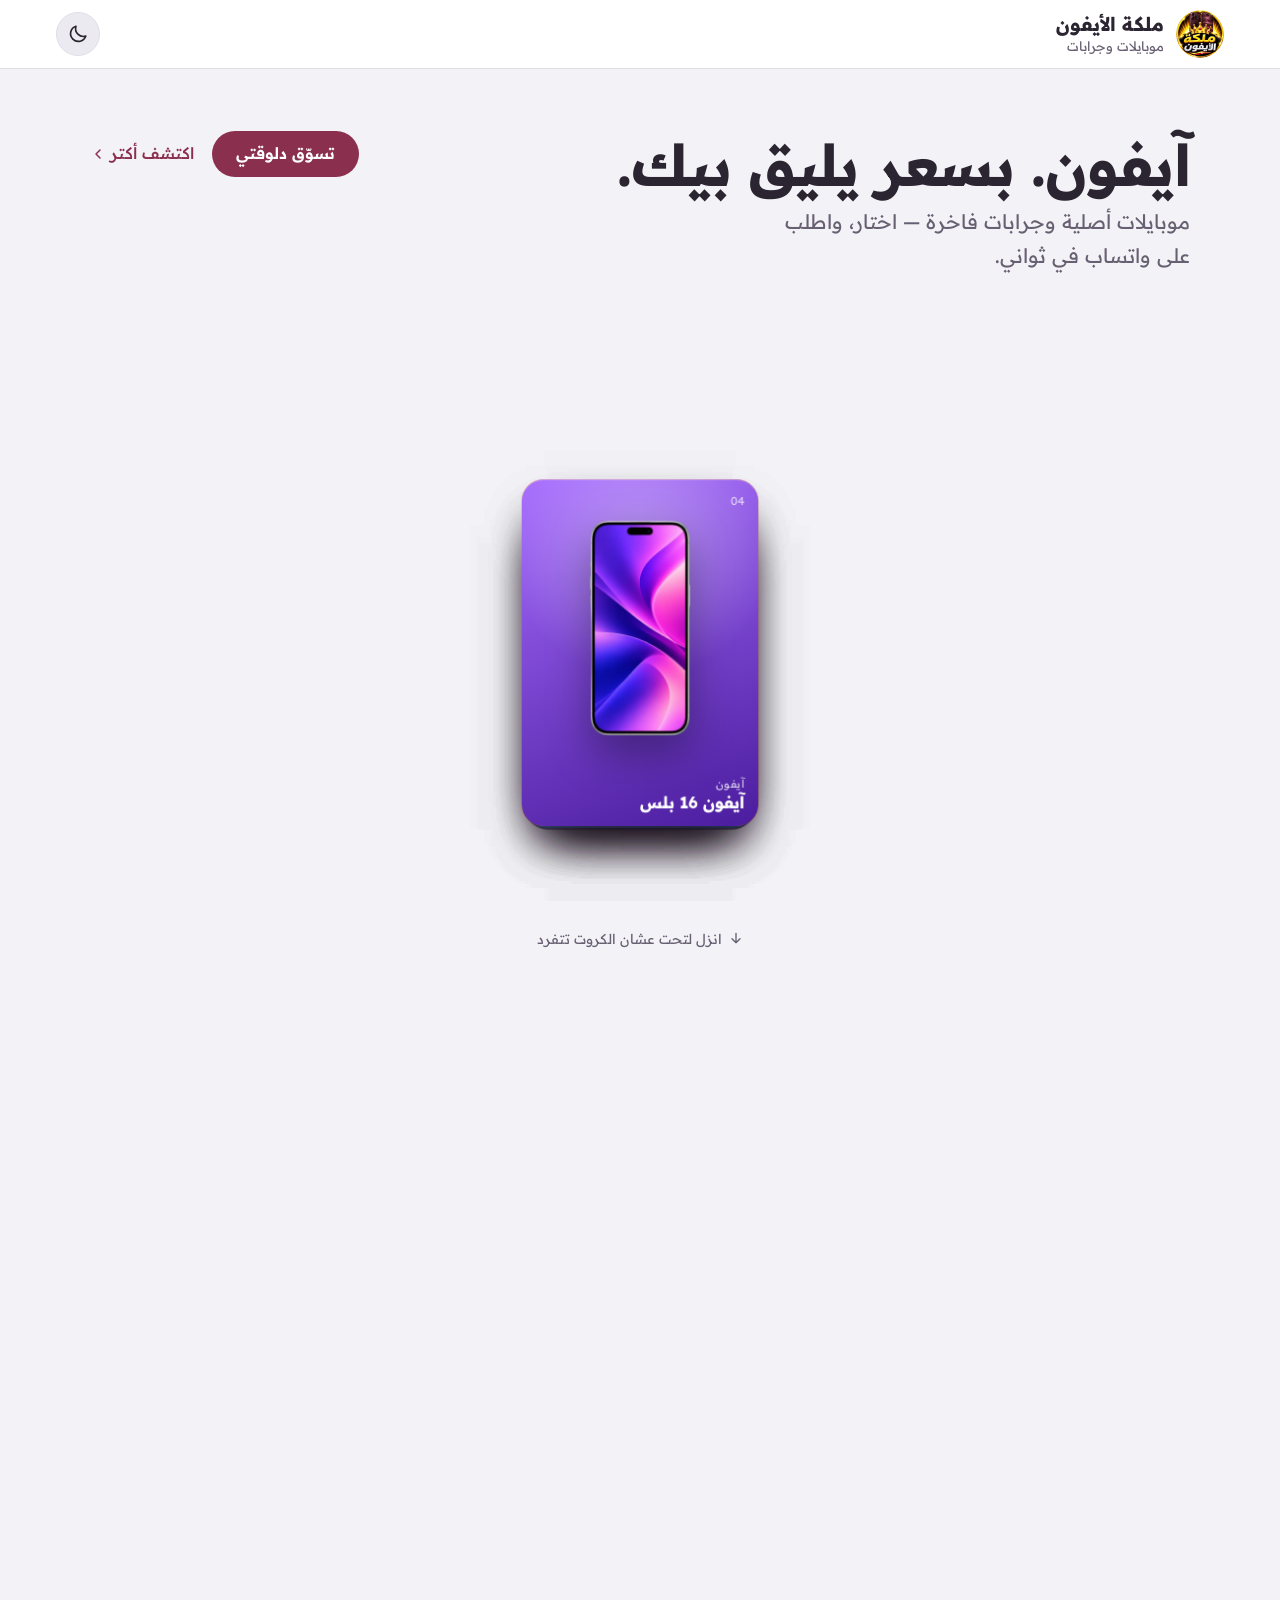
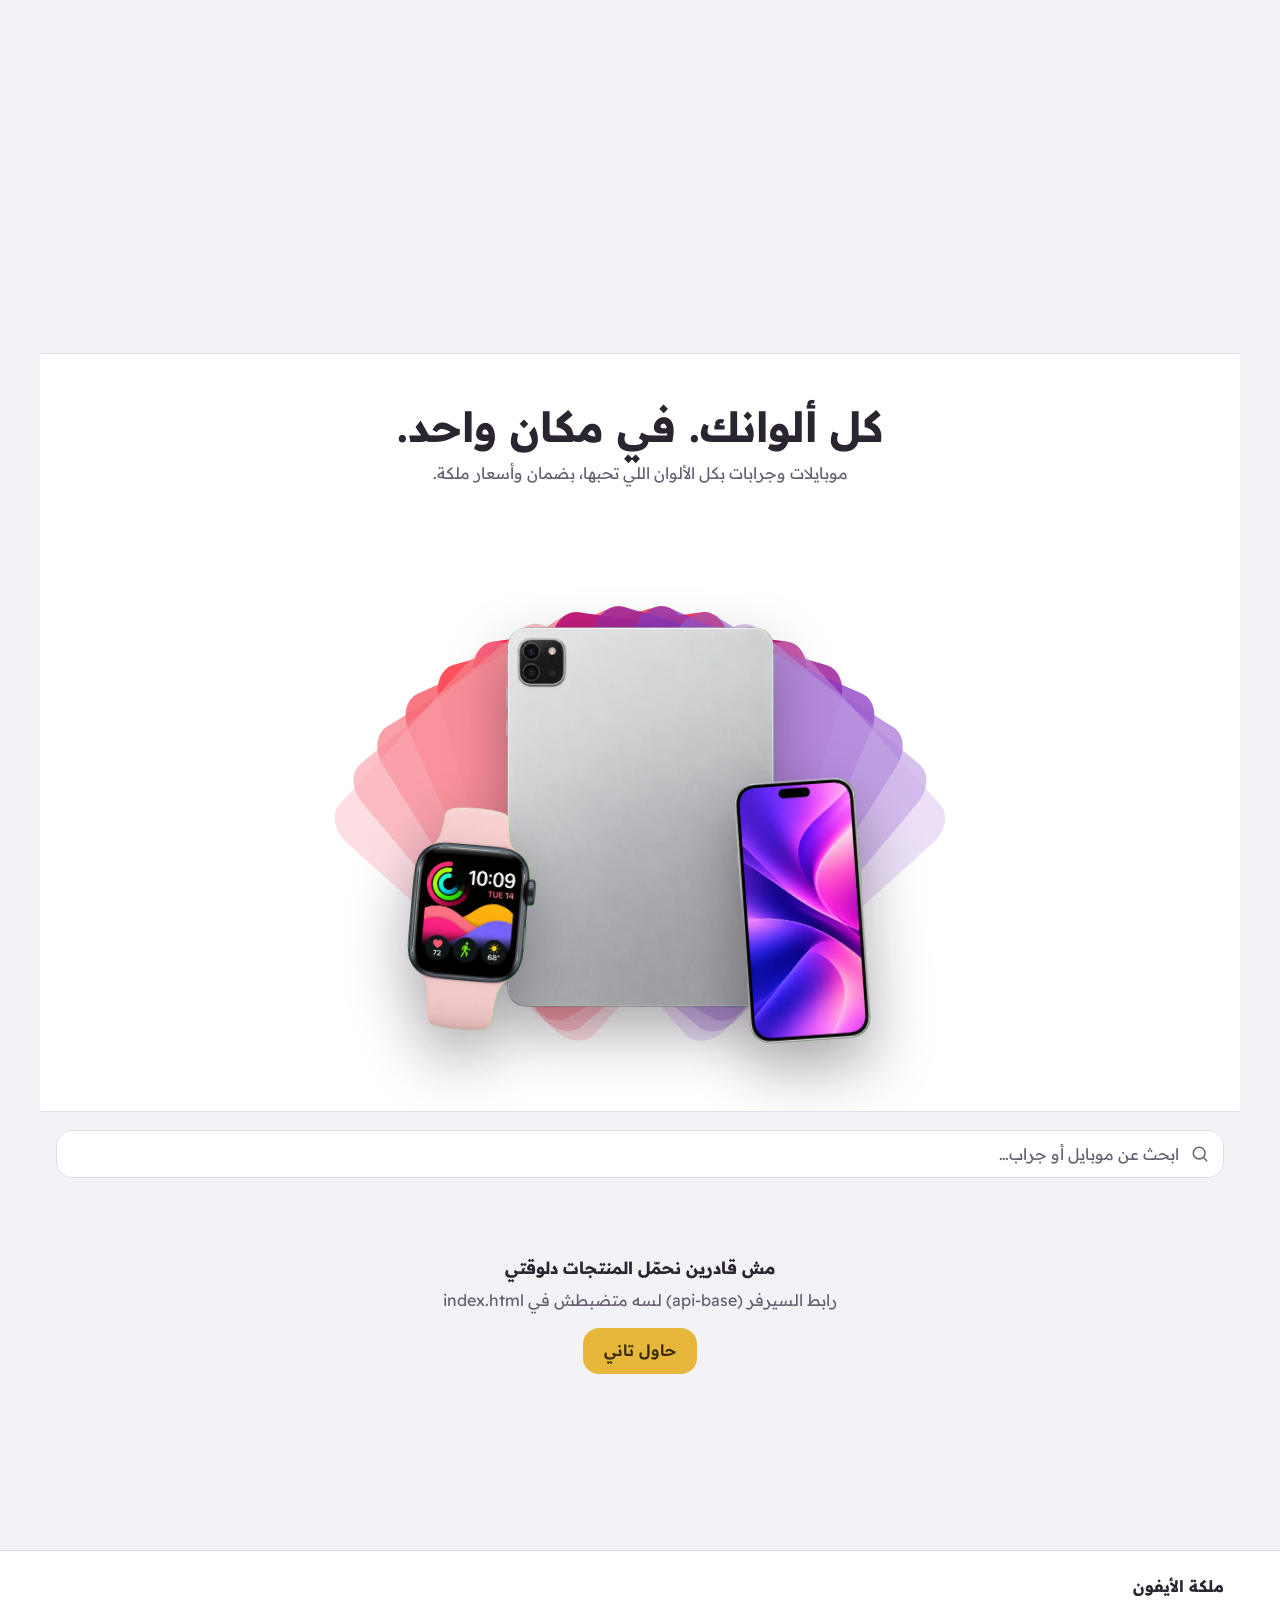
==== index.html @ 7e416289 "first commit" ====
<!doctype html>
<html lang="ar" dir="rtl">
<head>
<meta charset="utf-8">
<meta name="viewport" content="width=device-width, initial-scale=1, viewport-fit=cover">
<title>ملكة الأيفون | موبايلات وجرابات</title>
<meta name="description" content="ملكة الأيفون — موبايلات وجرابات بأحسن سعر. اختار منتجاتك وابعت طلبك على واتساب.">
<meta name="color-scheme" content="light dark">
<meta name="theme-color" content="#F3F2F6" media="(prefers-color-scheme: light)">
<meta name="theme-color" content="#17131B" media="(prefers-color-scheme: dark)">
<meta name="api-base" content="">

<meta property="og:type" content="website">
<meta property="og:title" content="ملكة الأيفون">
<meta property="og:description" content="موبايلات وجرابات بأحسن سعر — اطلب عبر واتساب.">

<link rel="icon" href="favicon.ico" sizes="any">
<link rel="icon" type="image/png" sizes="32x32" href="img/favicon-32.png">
<link rel="icon" type="image/png" sizes="16x16" href="img/favicon-16.png">
<link rel="apple-touch-icon" href="img/apple-touch-icon.png">
<link rel="manifest" href="manifest.webmanifest">

<script>
try{var t=localStorage.getItem('mk_theme');if(t==='light'||t==='dark')document.documentElement.setAttribute('data-theme',t)}catch(e){}
</script>

<link rel="preconnect" href="https://fonts.googleapis.com">
<link rel="preconnect" href="https://fonts.gstatic.com" crossorigin>
<link rel="stylesheet" href="https://fonts.googleapis.com/css2?family=Readex+Pro:wght@400;500;600;700&display=swap">
<link rel="stylesheet" href="one.css">
<link rel="stylesheet" href="main/main.css">
<link rel="stylesheet" href="main/showcase.css">
<link rel="preload" href="main/main.html" as="fetch" crossorigin="anonymous">
<link rel="preload" href="img/logo.webp" as="image" type="image/webp">
<script src="one.js" defer></script>
<script src="main/showcase.js" defer></script>
<script src="main/main.js" defer></script>
</head>
<body>
<a class="skip" href="#page">تخطّى للمنتجات</a>

<header class="top">
  <div class="wrap top-in">
    <a class="brand" href="./" aria-label="ملكة الأيفون — الرئيسية">
      <img class="brand-logo" src="img/logo.webp" width="48" height="48" alt="" decoding="async">
      <span class="brand-text">
        <span class="brand-name" id="brandName">ملكة الأيفون</span>
        <span class="brand-tag" id="brandTag">موبايلات وجرابات</span>
      </span>
    </a>
    <button class="icon-btn" id="themeBtn" type="button" aria-label="تبديل الثيم">
      <svg class="i-moon" viewBox="0 0 24 24" width="22" height="22" fill="none" stroke="currentColor" stroke-width="1.8" stroke-linecap="round" stroke-linejoin="round" aria-hidden="true"><path d="M20.5 14.2A8.5 8.5 0 0 1 9.8 3.5a8.5 8.5 0 1 0 10.7 10.7z"/></svg>
      <svg class="i-sun" viewBox="0 0 24 24" width="22" height="22" fill="none" stroke="currentColor" stroke-width="1.8" stroke-linecap="round" stroke-linejoin="round" aria-hidden="true"><circle cx="12" cy="12" r="4"/><path d="M12 2v2M12 20v2M4.9 4.9l1.4 1.4M17.7 17.7l1.4 1.4M2 12h2M20 12h2M4.9 19.1l1.4-1.4M17.7 6.3l1.4-1.4"/></svg>
    </button>
  </div>
</header>

<div class="announce" id="announce" role="status" hidden></div>

<main id="page" class="wrap" data-page="main" aria-live="polite">
  <div class="skel-bar" aria-hidden="true"></div>
  <div class="grid" aria-hidden="true">
    <div class="card skel"></div><div class="card skel"></div><div class="card skel"></div>
    <div class="card skel"></div><div class="card skel"></div><div class="card skel"></div>
  </div>
  <noscript><p class="empty">الموقع محتاج JavaScript عشان يعرض المنتجات.</p></noscript>
</main>

<footer class="foot">
  <div class="wrap foot-in">
    <p class="foot-name" id="footName">ملكة الأيفون</p>
    <p class="foot-line" id="footHours" hidden><svg viewBox="0 0 24 24" width="16" height="16" fill="none" stroke="currentColor" stroke-width="1.8" stroke-linecap="round" aria-hidden="true"><circle cx="12" cy="12" r="9"/><path d="M12 7v5l3 2"/></svg><span></span></p>
    <p class="foot-line" id="footAddr" hidden><svg viewBox="0 0 24 24" width="16" height="16" fill="none" stroke="currentColor" stroke-width="1.8" stroke-linecap="round" stroke-linejoin="round" aria-hidden="true"><path d="M12 21s-7-6.2-7-11.5a7 7 0 0 1 14 0C19 14.8 12 21 12 21z"/><circle cx="12" cy="9.5" r="2.5"/></svg><span></span></p>
    <nav class="social" id="footSocial" aria-label="حساباتنا" hidden></nav>
  </div>
</footer>

<div class="toast" id="toast" role="status" aria-live="polite"></div>
</body>
</html>
---- one.css ----
:root{
  color-scheme: light;
  --bg:#F3F2F6;
  --surface:#FFFFFF;
  --surface-2:#ECEAF1;
  --ink:#2B2431;
  --ink-2:#675F72;
  --line:#E1DDE8;
  --brand:#8B2F4E;            
  --brand-soft:#F3E4EA;
  --gold:#E6B73A;             
  --gold-deep:#C99716;
  --gold-ink:#3A2A00;
  --spot:rgba(230,183,58,.20);
  --danger:#B5384A;
  --ok:#2F7D5B;
  --shadow:0 1px 2px rgba(43,36,49,.06), 0 10px 26px -14px rgba(43,36,49,.20);
  --r-s:10px; --r-m:16px; --r-l:24px;
  --font:"Readex Pro","Segoe UI",Tahoma,"Noto Sans Arabic",system-ui,sans-serif;
}
@media (prefers-color-scheme: dark){
  :root:not([data-theme="light"]){
    color-scheme: dark;
    --bg:#17131B; --surface:#201B25; --surface-2:#2A242F; --ink:#EDE8F1; --ink-2:#A59DB0; --line:#352E3C;
    --brand:#E6A3BA; --brand-soft:#3A2430; --gold:#EDC25A; --gold-deep:#EDC25A; --gold-ink:#2B1F00;
    --spot:rgba(237,194,90,.13); --danger:#E88494; --ok:#6CC49C;
    --shadow:0 1px 2px rgba(0,0,0,.30), 0 12px 28px -16px rgba(0,0,0,.65);
  }
}
:root[data-theme="dark"]{
  color-scheme: dark;
  --bg:#17131B; --surface:#201B25; --surface-2:#2A242F; --ink:#EDE8F1; --ink-2:#A59DB0; --line:#352E3C;
  --brand:#E6A3BA; --brand-soft:#3A2430; --gold:#EDC25A; --gold-deep:#EDC25A; --gold-ink:#2B1F00;
  --spot:rgba(237,194,90,.13); --danger:#E88494; --ok:#6CC49C;
  --shadow:0 1px 2px rgba(0,0,0,.30), 0 12px 28px -16px rgba(0,0,0,.65);
}

*,*::before,*::after{box-sizing:border-box}
html{-webkit-text-size-adjust:100%;scroll-padding-top:84px}
html.lock{overflow:hidden}
body{
  margin:0;min-height:100dvh;display:flex;flex-direction:column;
  background:var(--bg);color:var(--ink);
  font:400 16px/1.7 var(--font);
  -webkit-font-smoothing:antialiased;
  transition:background-color .25s,color .25s;
}
img{max-width:100%;display:block}
button,input,textarea,select{font:inherit;color:inherit}
button{cursor:pointer}
h1,h2,h3,p{margin:0}
[hidden]{display:none !important}
:focus-visible{outline:2px solid var(--brand);outline-offset:2px;border-radius:6px}
.sr{position:absolute;width:1px;height:1px;overflow:hidden;clip:rect(0 0 0 0);white-space:nowrap}
.wrap{width:100%;max-width:1200px;margin-inline:auto;padding-inline:16px}

.skip{position:absolute;inset-inline-start:12px;top:-60px;background:var(--gold);color:var(--gold-ink);padding:8px 14px;border-radius:var(--r-s);z-index:100;font-weight:600}
.skip:focus{top:10px}

.top{background:var(--surface);border-bottom:1px solid var(--line)}
.top-in{display:flex;align-items:center;justify-content:space-between;gap:12px;padding-block:10px}
.brand{display:flex;align-items:center;gap:12px;text-decoration:none;color:inherit;min-width:0}
.brand-logo{width:48px;height:48px;border-radius:50%;flex:none}
.brand-text{display:flex;flex-direction:column;min-width:0;line-height:1.35}
.brand-name{font-weight:700;font-size:1.2rem;letter-spacing:0}
.brand-tag{font-size:.82rem;color:var(--ink-2);white-space:nowrap;overflow:hidden;text-overflow:ellipsis}

.icon-btn{
  width:44px;height:44px;flex:none;display:grid;place-items:center;
  background:var(--surface-2);border:1px solid var(--line);border-radius:50%;
  transition:background-color .2s,border-color .2s;
}
.icon-btn:hover{border-color:var(--brand)}
.icon-btn .i-sun{display:none}
:root[data-theme="dark"] .icon-btn .i-sun{display:block}
:root[data-theme="dark"] .icon-btn .i-moon{display:none}
@media (prefers-color-scheme: dark){
  :root:not([data-theme="light"]) .icon-btn .i-sun{display:block}
  :root:not([data-theme="light"]) .icon-btn .i-moon{display:none}
}

.announce{background:var(--brand-soft);color:var(--brand);text-align:center;font-weight:500;font-size:.92rem;padding:8px 16px;border-bottom:1px solid var(--line)}
.announce.warn{background:color-mix(in srgb,var(--danger) 14%,var(--surface));color:var(--danger)}

main#page{flex:1;padding-block:16px 120px}

.btn{
  display:inline-flex;align-items:center;justify-content:center;gap:8px;
  min-height:46px;padding:0 20px;border-radius:var(--r-m);border:1px solid transparent;
  font-weight:600;font-size:.98rem;text-decoration:none;line-height:1;
  transition:transform .12s,background-color .2s,border-color .2s,opacity .2s;
}
.btn:active{transform:scale(.98)}
.btn[disabled]{opacity:.5;cursor:not-allowed;transform:none}
.btn-gold{background:var(--gold);color:var(--gold-ink)}
.btn-gold:hover:not([disabled]){background:color-mix(in srgb,var(--gold) 88%,#fff)}
.btn-line{background:transparent;border-color:var(--line);color:var(--ink)}
.btn-line:hover:not([disabled]){border-color:var(--brand);color:var(--brand)}
.btn-block{width:100%}

.foot{border-top:1px solid var(--line);background:var(--surface);padding-block:22px calc(22px + env(safe-area-inset-bottom))}
.foot-in{display:flex;flex-direction:column;gap:4px;align-items:flex-start}
.foot-name{font-weight:700}
.foot-line{color:var(--ink-2);font-size:.9rem}
.social{display:flex;flex-wrap:wrap;gap:8px;margin-top:8px}
.social a{
  display:inline-flex;align-items:center;min-height:38px;padding:0 14px;border-radius:999px;
  border:1px solid var(--line);color:var(--ink);text-decoration:none;font-size:.9rem;
}
.social a:hover{border-color:var(--brand);color:var(--brand)}

.toast{
  position:fixed;inset-inline:0;bottom:calc(92px + env(safe-area-inset-bottom));margin-inline:auto;width:max-content;max-width:calc(100% - 32px);
  background:var(--ink);color:var(--bg);padding:10px 18px;border-radius:999px;font-size:.92rem;font-weight:500;
  box-shadow:var(--shadow);opacity:0;transform:translateY(8px);pointer-events:none;z-index:90;
  transition:opacity .2s,transform .2s;
}
.toast.show{opacity:1;transform:none}

@media (prefers-reduced-motion: reduce){
  *,*::before,*::after{animation-duration:.01ms !important;animation-iteration-count:1 !important;transition-duration:.01ms !important;scroll-behavior:auto !important}
}
---- main/main.css ----
.toolbar{
  position:sticky;top:0;z-index:20;margin-inline:-16px;padding:10px 16px 12px;
  background:color-mix(in srgb,var(--bg) 94%,transparent);
  backdrop-filter:blur(8px);-webkit-backdrop-filter:blur(8px);
  display:flex;flex-direction:column;gap:10px;
}
.search{position:relative;display:block}
.search svg{position:absolute;inset-inline-start:14px;top:50%;transform:translateY(-50%);color:var(--ink-2);pointer-events:none}
.search input{
  width:100%;height:48px;padding:0 44px;border-radius:var(--r-m);
  background:var(--surface);border:1px solid var(--line);outline:none;
  transition:border-color .2s;
}
.search input::placeholder{color:var(--ink-2)}
.search input:focus{border-color:var(--brand)}
.search input::-webkit-search-cancel-button{display:none}

.cats{display:flex;gap:8px;overflow-x:auto;scrollbar-width:none;padding-block:2px;margin-inline:-16px;padding-inline:16px}
.cats::-webkit-scrollbar{display:none}
.chip{
  flex:none;display:inline-flex;align-items:center;gap:6px;min-height:40px;padding:0 16px;border-radius:999px;
  background:var(--surface);border:1px solid var(--line);font-size:.95rem;font-weight:500;
  transition:background-color .2s,border-color .2s,color .2s;
}
.chip:hover{border-color:var(--brand)}
.chip[aria-pressed="true"]{background:var(--brand);border-color:var(--brand);color:#fff}
:root[data-theme="dark"] .chip[aria-pressed="true"]{color:#2A1018}
@media (prefers-color-scheme: dark){:root:not([data-theme="light"]) .chip[aria-pressed="true"]{color:#2A1018}}

.count{color:var(--ink-2);font-size:.88rem;margin:8px 2px 4px}
.group-title{display:flex;align-items:center;gap:10px;font-size:1.15rem;font-weight:700;margin:22px 2px 12px}
.group-title::after{content:"";flex:1;height:1px;background:linear-gradient(to left,var(--line),transparent)}
.group-title:first-child{margin-top:10px}

.grid{display:grid;grid-template-columns:repeat(auto-fill,minmax(150px,1fr));gap:12px}
@media (min-width:640px){.grid{grid-template-columns:repeat(auto-fill,minmax(200px,1fr));gap:16px}}

.card{
  position:relative;display:flex;flex-direction:column;overflow:hidden;
  background:var(--surface);border:1px solid var(--line);border-radius:var(--r-m);box-shadow:var(--shadow);
  transition:border-color .2s;
}
.card:hover{border-color:color-mix(in srgb,var(--gold-deep) 55%,var(--line))}
.card-hit{all:unset;display:flex;flex-direction:column;flex:1;cursor:pointer;text-align:start;box-sizing:border-box}
.card-hit:focus-visible{outline:2px solid var(--brand);outline-offset:-2px;border-radius:var(--r-m)}

.media{
  position:relative;aspect-ratio:1/1;display:grid;place-items:center;padding:14px;
  background:
    radial-gradient(120% 80% at 50% 0%,var(--spot),transparent 70%),
    linear-gradient(to bottom,var(--surface-2),var(--surface));
}
.media img{position:absolute;inset:14px;width:calc(100% - 28px);height:calc(100% - 28px);object-fit:contain}
.media img.ph{position:static;inset:auto;width:46%;height:auto;opacity:.38;filter:grayscale(.4)}
.badge{
  position:absolute;top:10px;inset-inline-start:10px;padding:3px 10px;border-radius:999px;
  background:var(--gold);color:var(--gold-ink);font-size:.76rem;font-weight:700;line-height:1.5;
}
.badge.out{background:var(--ink);color:var(--bg)}

.info{display:flex;flex-direction:column;gap:2px;padding:10px 12px 8px}
.brand-s{font-size:.78rem;color:var(--ink-2)}
.name{font-size:.95rem;font-weight:600;line-height:1.5;display:-webkit-box;-webkit-line-clamp:2;-webkit-box-orient:vertical;overflow:hidden;min-height:3em}
.price{margin-top:4px;display:flex;flex-wrap:wrap;align-items:baseline;gap:2px 8px;font-variant-numeric:tabular-nums}
.price .from{font-size:.78rem;color:var(--ink-2)}
.price b{font-size:1.1rem;color:var(--brand);font-weight:700}
.price .cur{font-size:.8rem;color:var(--ink-2)}
.price s{font-size:.82rem;color:var(--ink-2)}
.price .ask{font-size:.9rem;color:var(--ink-2)}

.card .add{
  margin:0 12px 12px;min-height:42px;border-radius:var(--r-s);border:0;
  background:var(--gold);color:var(--gold-ink);font-weight:600;font-size:.92rem;
  transition:background-color .2s,opacity .2s,transform .12s;
}
.card .add:hover:not([disabled]){background:color-mix(in srgb,var(--gold) 88%,#fff)}
.card .add:active{transform:scale(.98)}
.card .add[disabled]{background:var(--surface-2);color:var(--ink-2);cursor:not-allowed}

.skel{min-height:290px;background:linear-gradient(100deg,var(--surface) 30%,var(--surface-2) 50%,var(--surface) 70%);background-size:300% 100%;animation:shimmer 1.6s linear infinite}
.skel-bar{height:100px}
@keyframes shimmer{from{background-position:100% 0}to{background-position:-100% 0}}

.empty{text-align:center;color:var(--ink-2);padding:56px 16px}
.empty .btn{margin-top:14px}
.empty strong{display:block;color:var(--ink);font-size:1.05rem;margin-bottom:4px}

.cartbar{
  position:fixed;inset-inline:0;bottom:0;z-index:40;display:flex;justify-content:center;
  padding:0 16px calc(14px + env(safe-area-inset-bottom));pointer-events:none;
}
.cartbar button{
  pointer-events:auto;width:100%;max-width:520px;min-height:56px;padding:0 18px;border:0;border-radius:var(--r-l);
  display:flex;align-items:center;justify-content:space-between;gap:12px;
  background:var(--brand);color:#fff;box-shadow:0 12px 30px -10px rgba(0,0,0,.45);font-weight:600;
  animation:rise .22s ease-out;
}
:root[data-theme="dark"] .cartbar button{color:#2A1018}
@media (prefers-color-scheme: dark){:root:not([data-theme="light"]) .cartbar button{color:#2A1018}}
.cartbar .n{min-width:28px;height:28px;padding:0 8px;border-radius:999px;background:var(--gold);color:var(--gold-ink);display:grid;place-items:center;font-size:.88rem}
.cartbar .tot{font-variant-numeric:tabular-nums}
@keyframes rise{from{transform:translateY(16px);opacity:0}to{transform:none;opacity:1}}

dialog.sheet{
  width:100%;max-width:560px;max-height:92dvh;margin:auto auto 0;padding:0;border:0;overflow:hidden;
  background:var(--surface);color:var(--ink);border-radius:var(--r-l) var(--r-l) 0 0;
  box-shadow:0 -10px 40px -10px rgba(0,0,0,.4);
}
dialog.sheet[open]{display:flex;flex-direction:column;animation:sheet-up .22s ease-out}
dialog.sheet::backdrop{background:rgba(20,12,24,.55)}
@keyframes sheet-up{from{transform:translateY(24px);opacity:0}to{transform:none;opacity:1}}
@media (min-width:720px){
  dialog.sheet{margin:auto;border-radius:var(--r-l);max-height:88dvh}
}
.sheet-head{display:flex;align-items:center;justify-content:space-between;gap:12px;padding:14px 16px;border-bottom:1px solid var(--line)}
.sheet-head h2{font-size:1.08rem;font-weight:700}
.sheet-body{overflow-y:auto;overscroll-behavior:contain;padding:16px;display:flex;flex-direction:column;gap:16px}
.sheet-foot{padding:12px 16px calc(12px + env(safe-area-inset-bottom));border-top:1px solid var(--line);display:flex;flex-direction:column;gap:10px;background:var(--surface)}
.close{width:40px;height:40px;border-radius:50%;border:1px solid var(--line);background:var(--surface-2);display:grid;place-items:center}
.close:hover{border-color:var(--brand)}

.pd-media{aspect-ratio:4/3;border-radius:var(--r-m);overflow:hidden;position:relative}
.pd-media.media{padding:18px}
.pd-media.media img{inset:18px;width:calc(100% - 36px);height:calc(100% - 36px)}
.pd-media.media img.ph{width:34%;height:auto;inset:auto}
.pd-title{font-size:1.2rem;font-weight:700;line-height:1.5}
.pd-desc{color:var(--ink-2);font-size:.96rem;white-space:pre-line}
.field{display:flex;flex-direction:column;gap:8px}
.field-label{font-size:.9rem;font-weight:600}
.opts{display:flex;flex-wrap:wrap;gap:8px}
.opt{
  min-height:42px;padding:0 16px;border-radius:var(--r-s);background:var(--surface);border:1px solid var(--line);font-size:.94rem;
  transition:border-color .2s,background-color .2s;
}
.opt:hover{border-color:var(--brand)}
.opt[aria-checked="true"]{border-color:var(--brand);background:var(--brand-soft);color:var(--brand);font-weight:600}
.pd-price{font-size:1.4rem;font-weight:700;color:var(--brand);font-variant-numeric:tabular-nums}
.pd-price .cur{font-size:.9rem;color:var(--ink-2);font-weight:500}
.pd-price s{font-size:.95rem;color:var(--ink-2);font-weight:400;margin-inline-start:8px}

.pd-actions{display:flex;gap:10px;align-items:center}
.pd-actions .btn{flex:1}
.qty{display:inline-flex;align-items:center;border:1px solid var(--line);border-radius:var(--r-s);overflow:hidden;background:var(--surface)}
.qty button{width:40px;height:40px;border:0;background:transparent;font-size:1.2rem;line-height:1}
.qty button:hover{background:var(--surface-2)}
.qty span{min-width:34px;text-align:center;font-weight:600;font-variant-numeric:tabular-nums}

.lines{display:flex;flex-direction:column;gap:12px}
.line{display:grid;grid-template-columns:64px 1fr;gap:12px;padding-bottom:12px;border-bottom:1px dashed var(--line)}
.line:last-child{border-bottom:0;padding-bottom:0}
.line .thumb{width:64px;height:64px;border-radius:var(--r-s);padding:4px;display:grid;place-items:center;background:var(--surface-2)}
.line .thumb{position:relative}
.line .thumb img{inset:4px;width:calc(100% - 8px);height:calc(100% - 8px)}
.line .thumb img.ph{width:70%;height:auto;inset:auto}
.line h3{font-size:.95rem;font-weight:600;line-height:1.5}
.line .var{font-size:.82rem;color:var(--ink-2)}
.line .row{display:flex;align-items:center;justify-content:space-between;gap:8px;margin-top:6px}
.line .lt{font-weight:700;color:var(--brand);font-variant-numeric:tabular-nums}
.link-del{background:none;border:0;color:var(--danger);font-size:.85rem;padding:6px 4px}
.total{display:flex;align-items:center;justify-content:space-between;font-weight:700;font-size:1.05rem}
.total .v{color:var(--brand);font-variant-numeric:tabular-nums}
.note-s{font-size:.82rem;color:var(--ink-2)}

.form{display:flex;flex-direction:column;gap:12px}
.form label{display:flex;flex-direction:column;gap:6px;font-size:.9rem;font-weight:600}
.form input,.form textarea{
  width:100%;padding:12px 14px;border-radius:var(--r-s);background:var(--bg);border:1px solid var(--line);outline:none;font-weight:400;
  transition:border-color .2s;
}
.form textarea{min-height:76px;resize:vertical}
.form input:focus,.form textarea:focus{border-color:var(--brand)}
.form .err{color:var(--danger);font-weight:500;font-size:.84rem}
.form input.bad{border-color:var(--danger)}
---- main/showcase.css ----
.hero{margin-inline:-16px;padding:28px 16px 0;overflow:clip}
.hero-head{display:grid;grid-template-columns:minmax(0,1fr);gap:18px;max-width:1100px;margin-inline:auto}
@media (min-width:760px){.hero-head{grid-template-columns:minmax(0,1fr) auto;align-items:start;padding-top:18px}}
.hero-title{font-size:clamp(2rem,6.4vw,3.6rem);font-weight:700;line-height:1.15;letter-spacing:-.01em}
.hero-sub{margin-top:8px;color:var(--ink-2);font-size:clamp(1rem,2.4vw,1.25rem);max-width:34ch}
.hero-cta{display:flex;align-items:center;gap:18px;flex-wrap:wrap}
.pill{display:inline-flex;align-items:center;min-height:46px;padding:0 24px;border-radius:999px;background:var(--brand);color:#fff;font-weight:600;text-decoration:none;transition:transform .15s,filter .2s}
.pill:hover{filter:brightness(1.08)}
.pill:active{transform:scale(.97)}
:root[data-theme="dark"] .pill{color:#2A1018}
@media (prefers-color-scheme: dark){:root:not([data-theme="light"]) .pill{color:#2A1018}}
.more{display:inline-flex;align-items:center;gap:4px;color:var(--brand);font-weight:500;text-decoration:none}
.more:hover{text-decoration:underline}

.deck-track{position:relative;height:190vh;margin-top:-6vh}
.deck-pin{position:sticky;top:0;height:100vh;height:100svh;display:flex;flex-direction:column;align-items:center;justify-content:center;gap:18px}
.deck{position:relative;width:100%;max-width:1100px;height:min(64svh,520px);perspective:1400px}
.dcard{
  --w:clamp(150px,30vw,240px);
  position:absolute;left:50%;top:50%;width:var(--w);aspect-ratio:3/4.4;margin:calc(var(--w)*-0.73) 0 0 calc(var(--w)/-2);
  border-radius:22px;overflow:hidden;cursor:pointer;border:0;padding:0;text-align:start;color:#fff;
  background:var(--g);box-shadow:0 1px 0 rgba(255,255,255,.18) inset,0 24px 50px -22px rgba(20,8,24,.6);
  transform-origin:50% 120%;will-change:transform;transition:box-shadow .3s,filter .3s;
}
.dcard::before{content:"";position:absolute;inset:0;background:radial-gradient(90% 60% at 50% 18%,rgba(255,255,255,.35),transparent 65%);pointer-events:none}
.dcard img{position:absolute;inset:12% 10% 26%;width:80%;height:62%;object-fit:contain;filter:drop-shadow(0 18px 22px rgba(0,0,0,.35));transition:transform .5s cubic-bezier(.2,.8,.2,1)}
.dcard:hover img,.dcard:focus-visible img{transform:translateY(-6px) scale(1.04)}
.dcard .dc-txt{position:absolute;inset-inline:14px;bottom:12px;display:flex;flex-direction:column;line-height:1.35}
.dcard .dc-k{font-size:.7rem;opacity:.8;letter-spacing:.04em}
.dcard .dc-n{font-weight:700;font-size:clamp(.86rem,2.2vw,1.05rem)}
.dcard .dc-num{position:absolute;top:12px;inset-inline-start:14px;font-size:.72rem;opacity:.7;font-variant-numeric:tabular-nums}
.deck-hint{display:inline-flex;align-items:center;gap:6px;color:var(--ink-2);font-size:.86rem;transition:opacity .3s}
.deck-hint svg{animation:nudge 1.6s ease-in-out infinite}
@keyframes nudge{50%{transform:translateY(4px)}}

.fan-sec{margin:24px -16px 8px;padding:48px 16px 36px;background:var(--surface);border-block:1px solid var(--line);overflow:hidden}
.fan-copy{text-align:center;max-width:640px;margin-inline:auto}
.fan-title{font-size:clamp(1.6rem,5vw,2.6rem);font-weight:700;line-height:1.2}
.fan-sub{margin-top:8px;color:var(--ink-2)}
.fan-stage{position:relative;width:min(100%,560px);aspect-ratio:1/1;margin:28px auto 0}
.fan-panels{position:absolute;inset:0}
.fpan{
  position:absolute;left:50%;top:50%;width:46%;aspect-ratio:3/4;margin:-30.6% 0 0 -23%;border-radius:9%;
  background:var(--c);opacity:0;transform:rotate(0deg) scale(.9);transform-origin:50% 90%;
  transition:transform 1.1s cubic-bezier(.2,.8,.2,1),opacity .8s;transition-delay:var(--d);
}
.fan-stage.on .fpan{opacity:var(--o);transform:rotate(var(--a)) scale(1)}
.fan-stage.on .fan-panels{animation:sway 7s ease-in-out 1.4s infinite}
@keyframes sway{50%{transform:rotate(3deg)}}
.dev{position:absolute;height:auto;object-fit:contain;filter:drop-shadow(0 26px 30px rgba(20,8,24,.35));opacity:0;transition:transform 1s cubic-bezier(.2,.8,.2,1),opacity .8s}
.dev-tab{left:50%;top:50%;width:48%;margin:-30% 0 0 -24%;transform:translateY(30px)}
.dev-phone{right:10%;bottom:6%;width:22%;transform:translate(30px,40px) rotate(6deg);transition-delay:.25s}
.dev-watch{left:9%;bottom:8%;width:22%;transform:translate(-30px,40px) rotate(-6deg);transition-delay:.4s}
.fan-stage.on .dev{opacity:1}
.fan-stage.on .dev-tab{transform:none}
.fan-stage.on .dev-phone{transform:rotate(-4deg)}
.fan-stage.on .dev-watch{transform:rotate(5deg)}

.shop-anchor{scroll-margin-top:140px}
.foot-line{display:flex;align-items:center;gap:6px}
.chip svg,.group-title svg{flex:none;opacity:.85}

@media (prefers-reduced-motion: reduce){
  .deck-track{height:auto}
  .deck-pin{position:static;height:auto;padding-block:24px}
  .deck-hint{display:none}
}
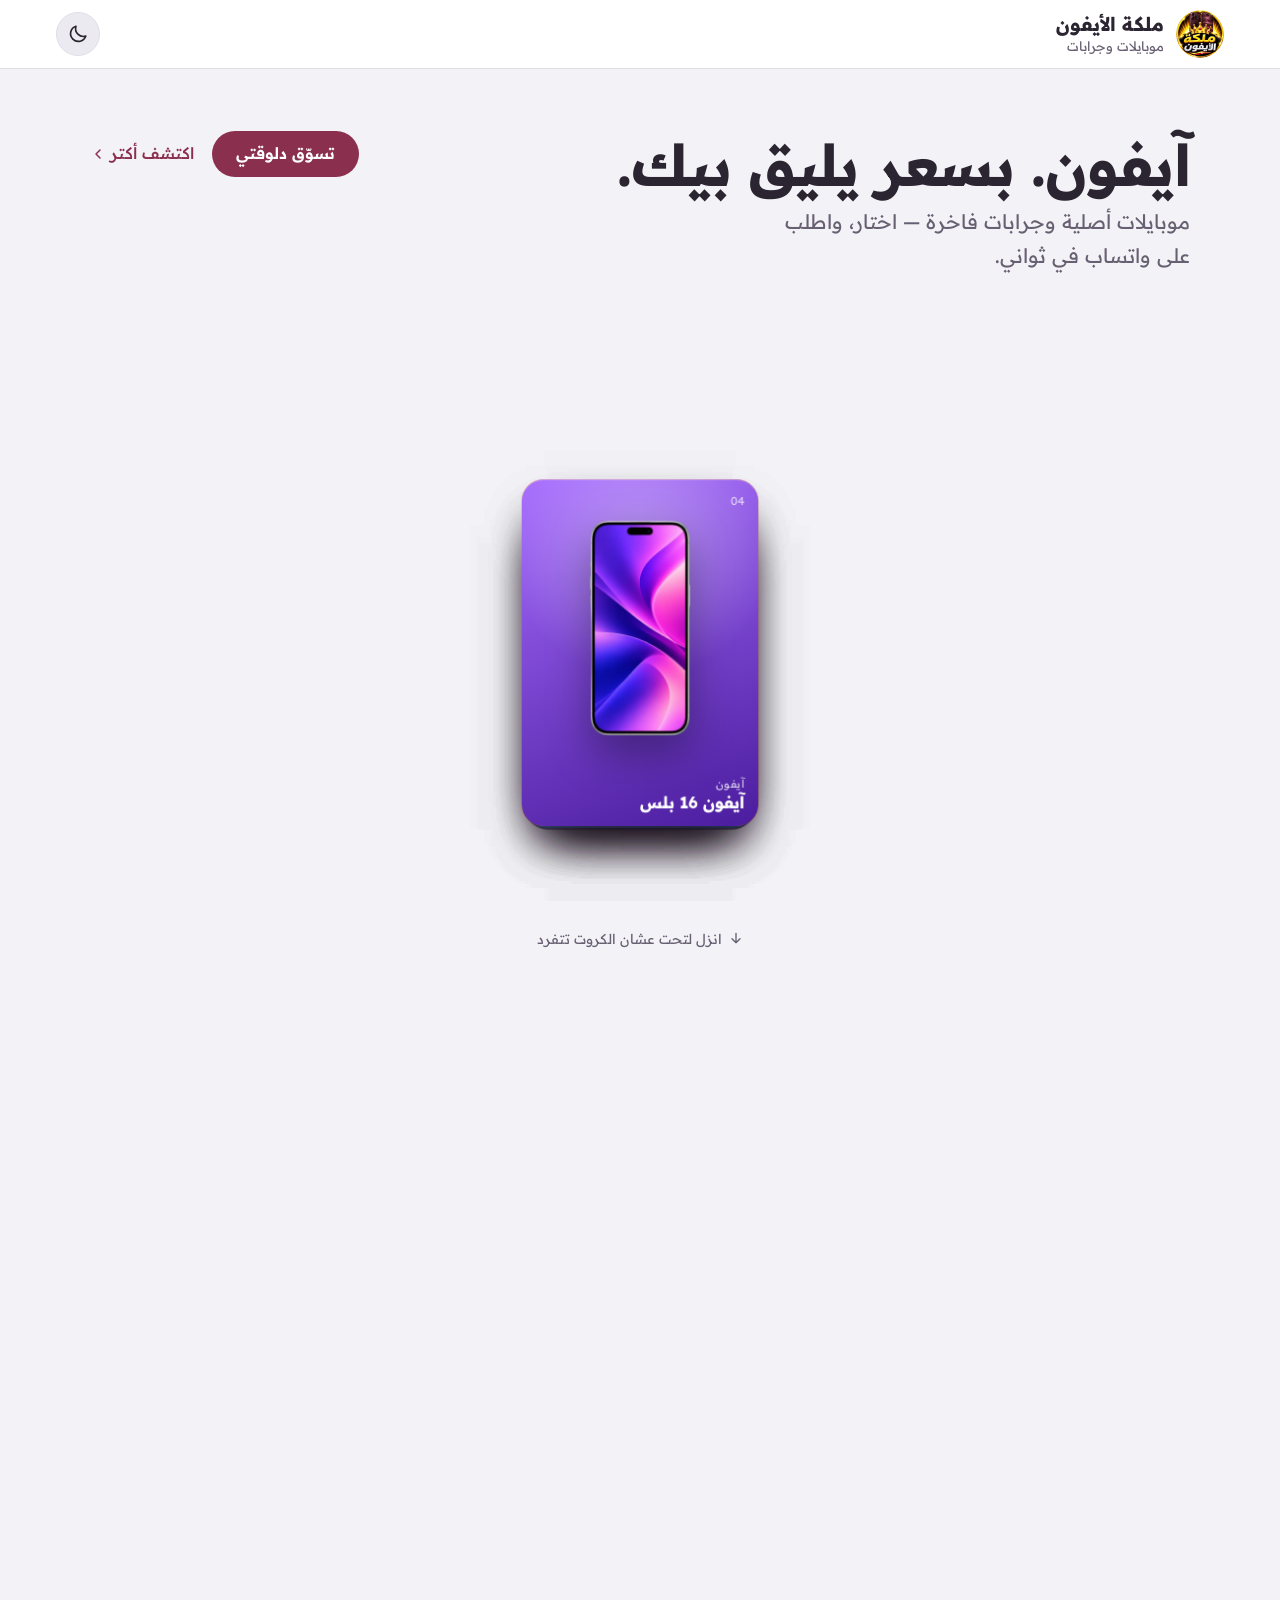
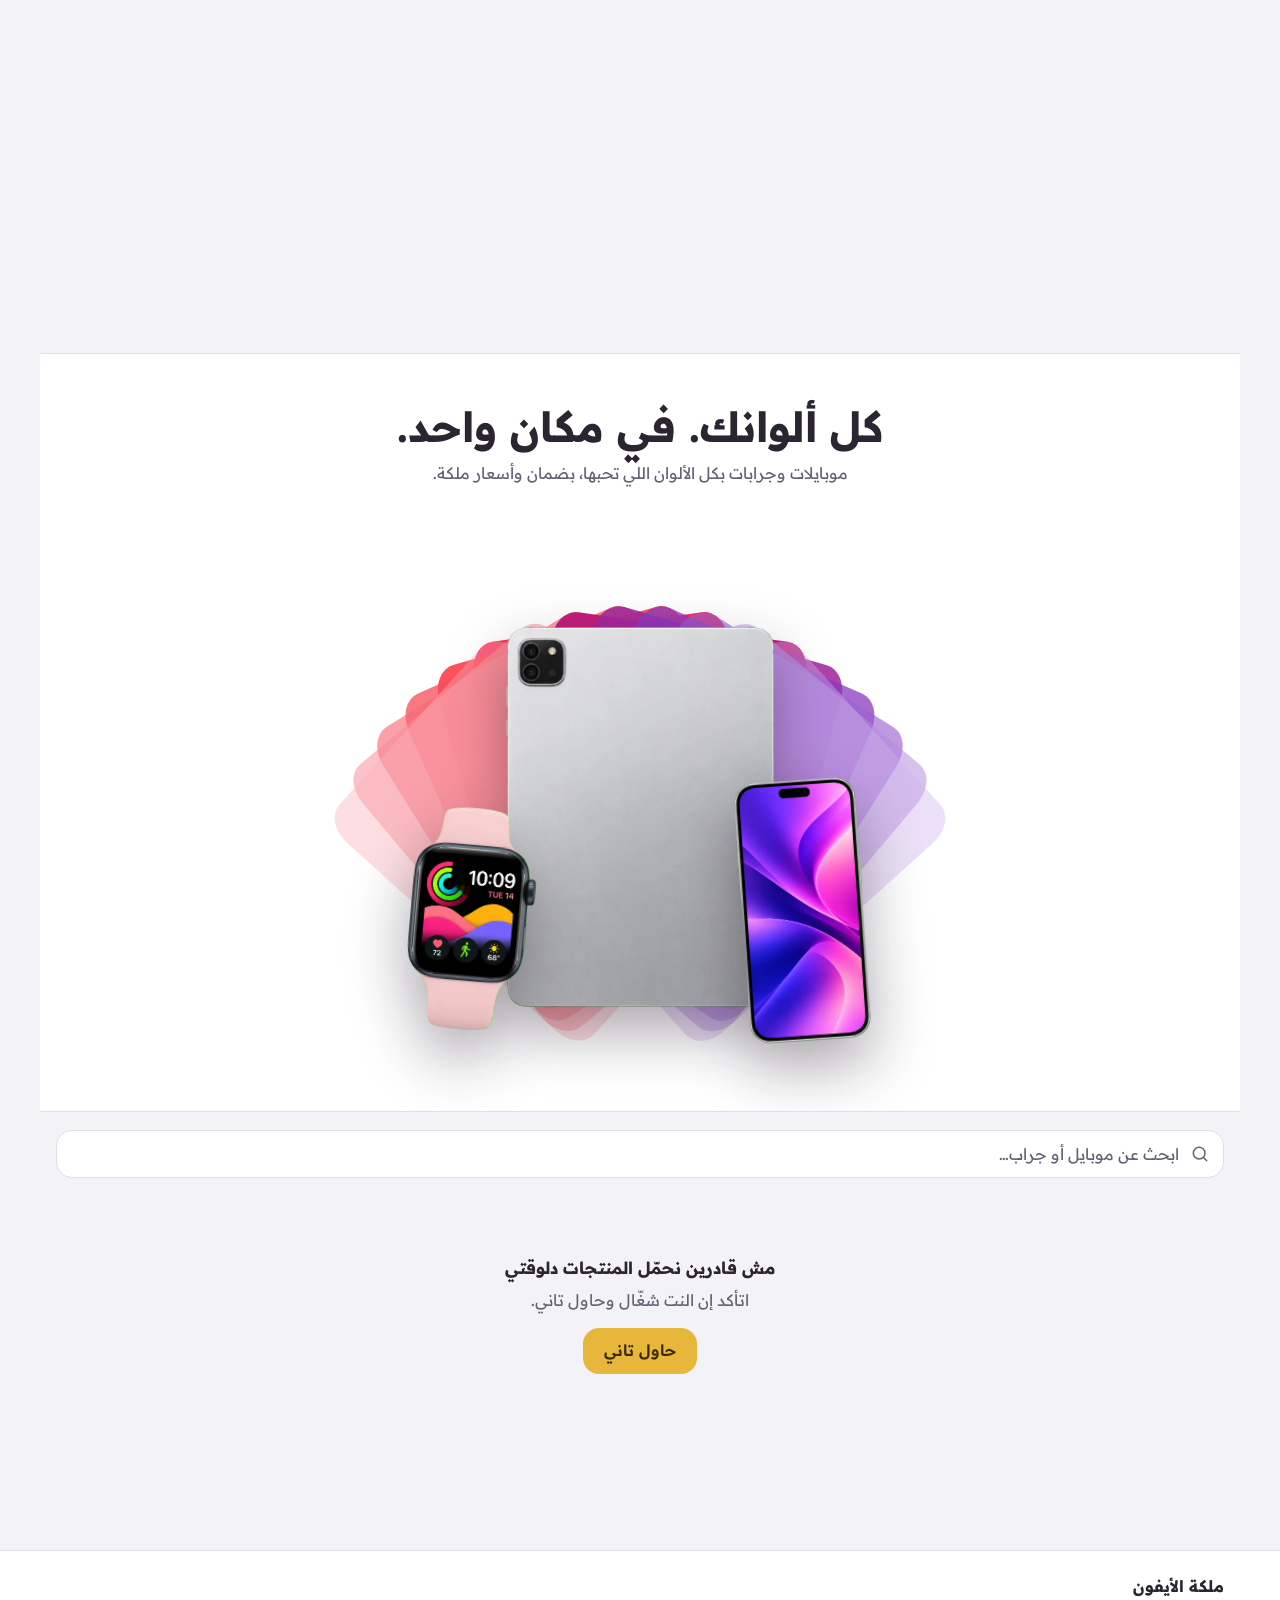
==== commit c1da6e85: "2" ====
--- a/index.html
+++ b/index.html
@@ -8,7 +8,6 @@
 <meta name="color-scheme" content="light dark">
 <meta name="theme-color" content="#F3F2F6" media="(prefers-color-scheme: light)">
 <meta name="theme-color" content="#17131B" media="(prefers-color-scheme: dark)">
-<meta name="api-base" content="">
 
 <meta property="og:type" content="website">
 <meta property="og:title" content="ملكة الأيفون">
@@ -32,6 +31,7 @@
 <link rel="stylesheet" href="main/showcase.css">
 <link rel="preload" href="main/main.html" as="fetch" crossorigin="anonymous">
 <link rel="preload" href="img/logo.webp" as="image" type="image/webp">
+<script src="config.js" defer></script>
 <script src="one.js" defer></script>
 <script src="main/showcase.js" defer></script>
 <script src="main/main.js" defer></script>
@@ -63,7 +63,6 @@
     <div class="card skel"></div><div class="card skel"></div><div class="card skel"></div>
     <div class="card skel"></div><div class="card skel"></div><div class="card skel"></div>
   </div>
-  <noscript><p class="empty">الموقع محتاج JavaScript عشان يعرض المنتجات.</p></noscript>
 </main>
 
 <footer class="foot">
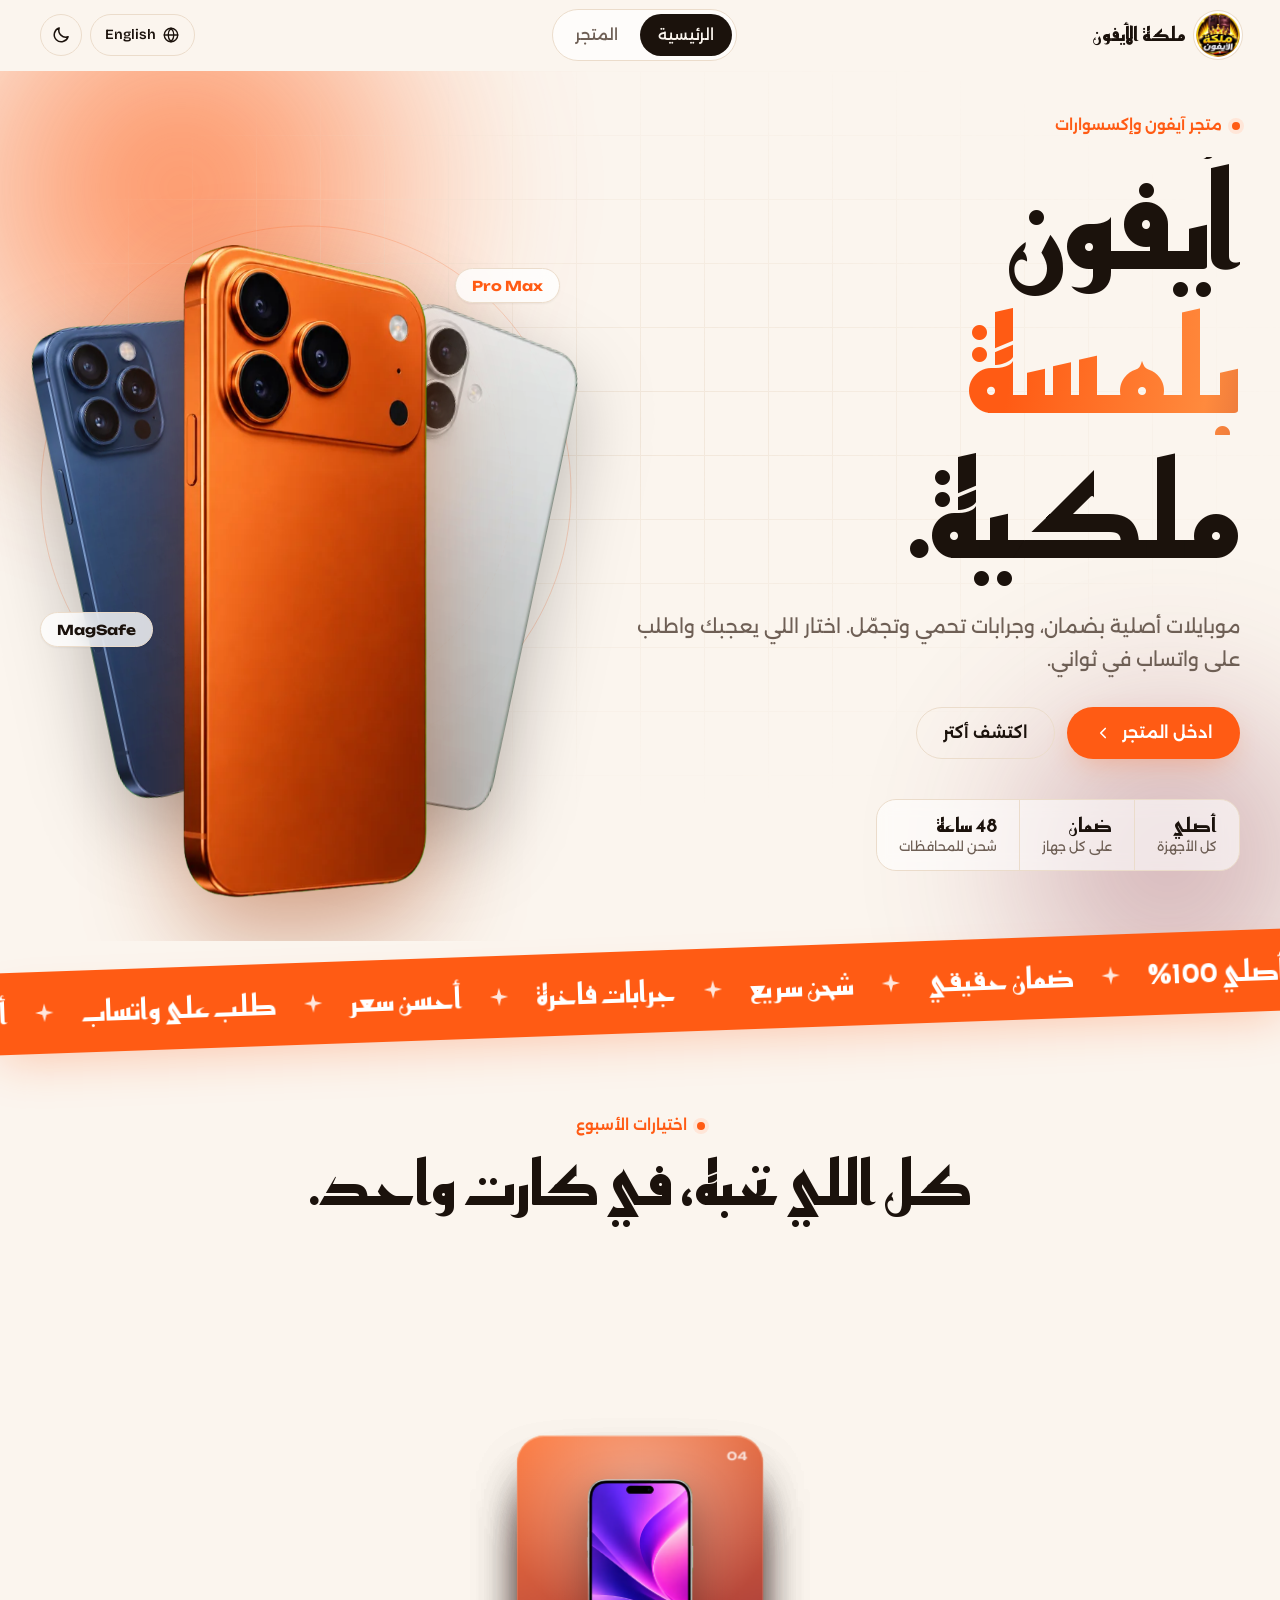
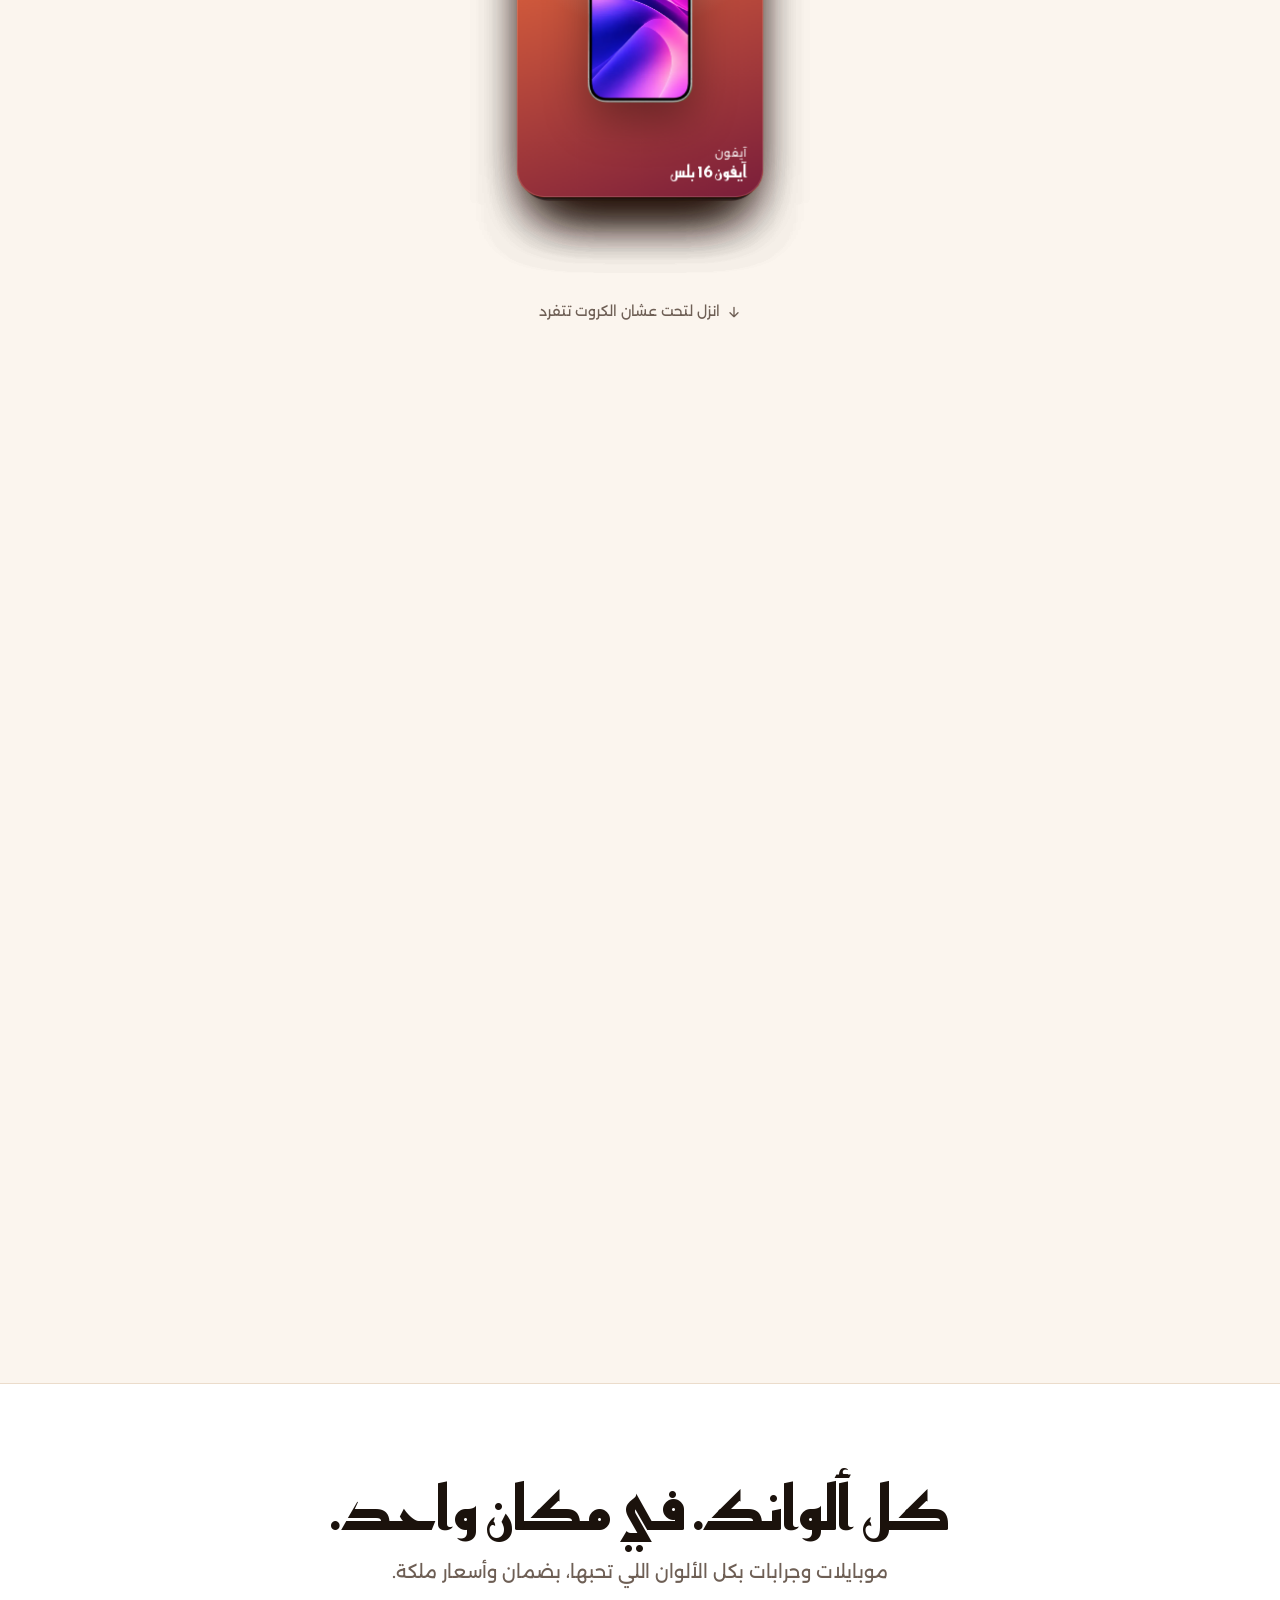
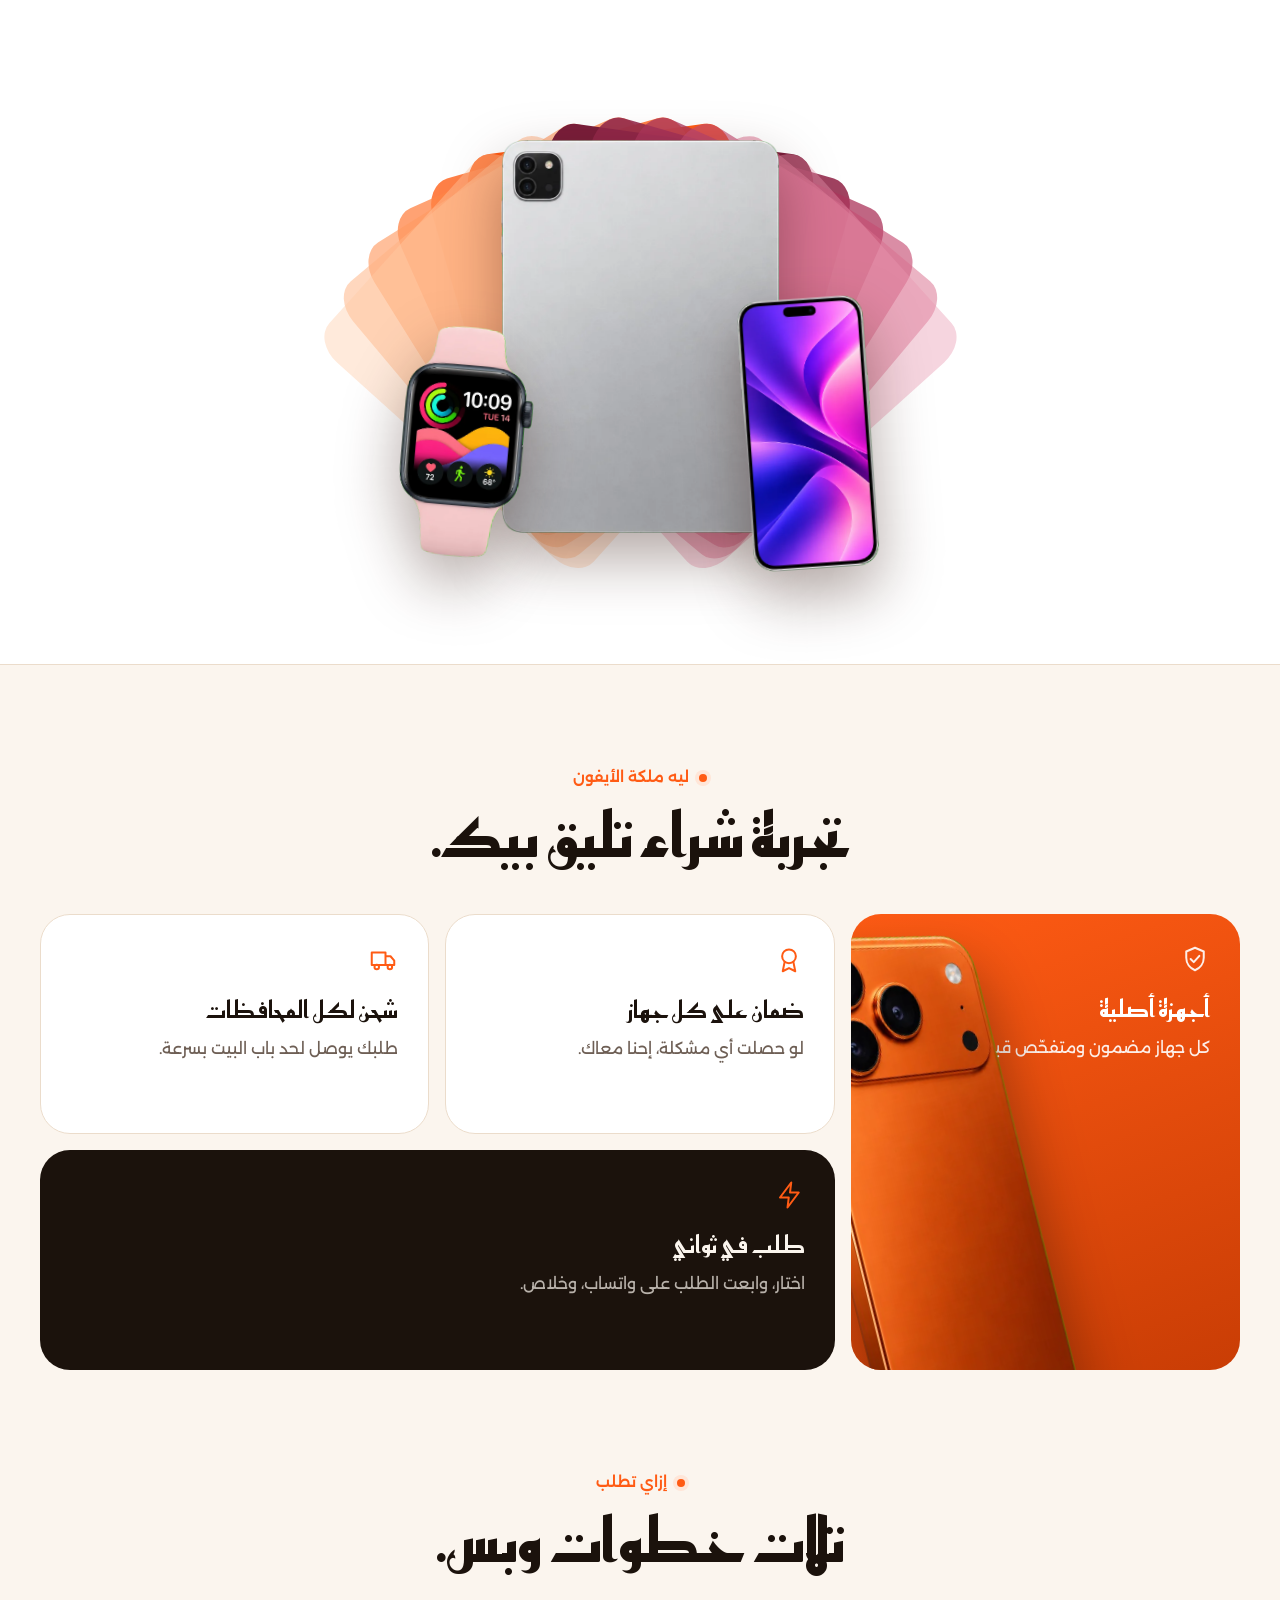
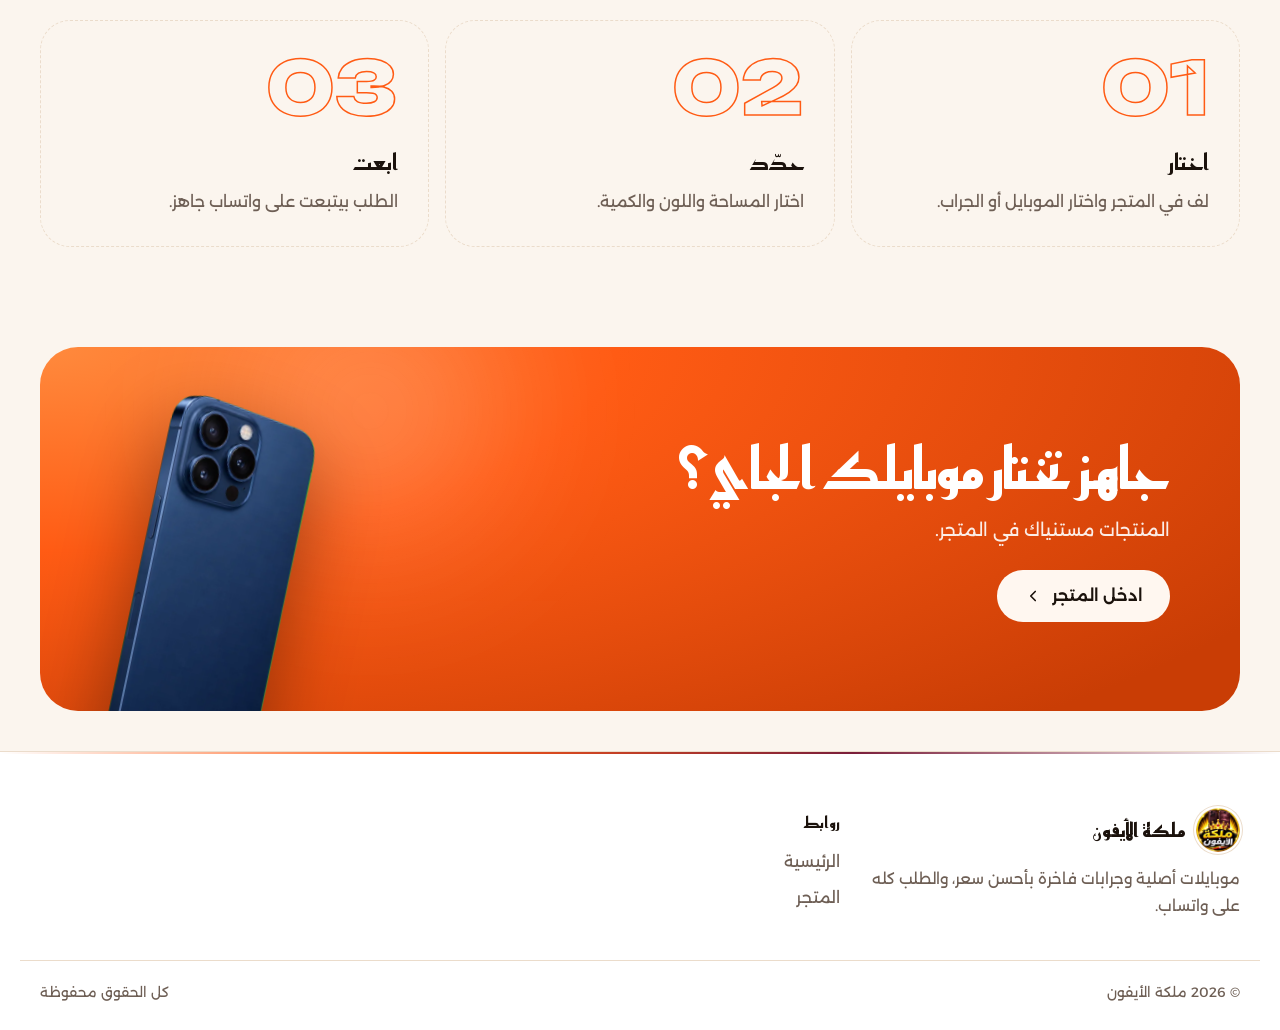
==== commit d108b0ff: "4" ====
--- a/index.html
+++ b/index.html
@@ -4,76 +4,142 @@
 <meta charset="utf-8">
 <meta name="viewport" content="width=device-width, initial-scale=1, viewport-fit=cover">
 <title>ملكة الأيفون | موبايلات وجرابات</title>
-<meta name="description" content="ملكة الأيفون — موبايلات وجرابات بأحسن سعر. اختار منتجاتك وابعت طلبك على واتساب.">
+<meta name="description" content="ملكة الأيفون: موبايلات أصلية وجرابات فاخرة بأحسن سعر، والطلب على واتساب.">
 <meta name="color-scheme" content="light dark">
-<meta name="theme-color" content="#F3F2F6" media="(prefers-color-scheme: light)">
-<meta name="theme-color" content="#17131B" media="(prefers-color-scheme: dark)">
-
+<meta name="theme-color" content="#FBF5EE" media="(prefers-color-scheme: light)">
+<meta name="theme-color" content="#0D0907" media="(prefers-color-scheme: dark)">
 <meta property="og:type" content="website">
-<meta property="og:title" content="ملكة الأيفون">
-<meta property="og:description" content="موبايلات وجرابات بأحسن سعر — اطلب عبر واتساب.">
-
+<meta property="og:title" content="ملكة الأيفون | موبايلات وجرابات">
+<meta property="og:description" content="ملكة الأيفون: موبايلات أصلية وجرابات فاخرة بأحسن سعر، والطلب على واتساب.">
 <link rel="icon" href="favicon.ico" sizes="any">
 <link rel="icon" type="image/png" sizes="32x32" href="img/favicon-32.png">
 <link rel="icon" type="image/png" sizes="16x16" href="img/favicon-16.png">
 <link rel="apple-touch-icon" href="img/apple-touch-icon.png">
 <link rel="manifest" href="manifest.webmanifest">
-
-<script>
-try{var t=localStorage.getItem('mk_theme');if(t==='light'||t==='dark')document.documentElement.setAttribute('data-theme',t)}catch(e){}
-</script>
-
+<script>try{var d=document.documentElement,t=localStorage.getItem('mk_theme'),l=localStorage.getItem('mk_lang');if(t==='light'||t==='dark')d.setAttribute('data-theme',t);if(l==='en'){d.lang='en';d.dir='ltr'}}catch(e){}</script>
 <link rel="preconnect" href="https://fonts.googleapis.com">
 <link rel="preconnect" href="https://fonts.gstatic.com" crossorigin>
-<link rel="stylesheet" href="https://fonts.googleapis.com/css2?family=Readex+Pro:wght@400;500;600;700&display=swap">
+<link rel="stylesheet" href="https://fonts.googleapis.com/css2?family=Alexandria:wght@300;400;500;600;700&family=Bricolage+Grotesque:opsz,wght@12..96,400;12..96,500;12..96,700;12..96,800&family=Reem+Kufi:wght@500;600;700&family=Unbounded:wght@500;700;800&display=swap">
 <link rel="stylesheet" href="one.css">
-<link rel="stylesheet" href="main/main.css">
-<link rel="stylesheet" href="main/showcase.css">
-<link rel="preload" href="main/main.html" as="fetch" crossorigin="anonymous">
-<link rel="preload" href="img/logo.webp" as="image" type="image/webp">
+<link rel="stylesheet" href="home/home.css">
 <script src="config.js" defer></script>
 <script src="one.js" defer></script>
-<script src="main/showcase.js" defer></script>
-<script src="main/main.js" defer></script>
+<script src="home/home.js" defer></script>
 </head>
-<body>
-<a class="skip" href="#page">تخطّى للمنتجات</a>
-
+<body data-page="home">
+<a class="skip" href="#page" data-t="skip">تخطّى للمحتوى</a>
+<div class="announce" id="announce" role="status" hidden><span></span></div>
 <header class="top">
   <div class="wrap top-in">
-    <a class="brand" href="./" aria-label="ملكة الأيفون — الرئيسية">
-      <img class="brand-logo" src="img/logo.webp" width="48" height="48" alt="" decoding="async">
-      <span class="brand-text">
-        <span class="brand-name" id="brandName">ملكة الأيفون</span>
-        <span class="brand-tag" id="brandTag">موبايلات وجرابات</span>
-      </span>
+    <a class="brand" href="index.html">
+      <img class="brand-logo" src="img/logo.webp" width="44" height="44" alt="" decoding="async">
+      <span class="brand-name" data-brand-name>ملكة الأيفون</span>
     </a>
-    <button class="icon-btn" id="themeBtn" type="button" aria-label="تبديل الثيم">
-      <svg class="i-moon" viewBox="0 0 24 24" width="22" height="22" fill="none" stroke="currentColor" stroke-width="1.8" stroke-linecap="round" stroke-linejoin="round" aria-hidden="true"><path d="M20.5 14.2A8.5 8.5 0 0 1 9.8 3.5a8.5 8.5 0 1 0 10.7 10.7z"/></svg>
-      <svg class="i-sun" viewBox="0 0 24 24" width="22" height="22" fill="none" stroke="currentColor" stroke-width="1.8" stroke-linecap="round" stroke-linejoin="round" aria-hidden="true"><circle cx="12" cy="12" r="4"/><path d="M12 2v2M12 20v2M4.9 4.9l1.4 1.4M17.7 17.7l1.4 1.4M2 12h2M20 12h2M4.9 19.1l1.4-1.4M17.7 6.3l1.4-1.4"/></svg>
-    </button>
+    <nav class="nav" aria-label="القائمة" data-t-al="menu">
+      <a href="index.html" aria-current="page" data-t="home">الرئيسية</a>
+      <a href="main.html" data-t="shop">المتجر</a>
+    </nav>
+    <div class="top-act">
+      <button class="lang-btn" id="langBtn" type="button" aria-label="Switch to English"><svg viewBox="0 0 24 24" width="18" height="18" fill="none" stroke="currentColor" stroke-width="1.8" stroke-linecap="round" aria-hidden="true"><circle cx="12" cy="12" r="9"/><path d="M3 12h18M12 3c2.6 2.6 3.8 5.6 3.8 9s-1.2 6.4-3.8 9c-2.6-2.6-3.8-5.6-3.8-9S9.4 5.6 12 3z"/></svg><span>English</span></button>
+      <button class="icon-btn" id="themeBtn" type="button" aria-label="تبديل الثيم">
+        <svg class="i-moon" viewBox="0 0 24 24" width="20" height="20" fill="none" stroke="currentColor" stroke-width="1.8" stroke-linecap="round" stroke-linejoin="round" aria-hidden="true"><path d="M20.5 14.2A8.5 8.5 0 0 1 9.8 3.5a8.5 8.5 0 1 0 10.7 10.7z"/></svg>
+        <svg class="i-sun" viewBox="0 0 24 24" width="20" height="20" fill="none" stroke="currentColor" stroke-width="1.8" stroke-linecap="round" stroke-linejoin="round" aria-hidden="true"><circle cx="12" cy="12" r="4"/><path d="M12 2v2M12 20v2M4.9 4.9l1.4 1.4M17.7 17.7l1.4 1.4M2 12h2M20 12h2M4.9 19.1l1.4-1.4M17.7 6.3l1.4-1.4"/></svg>
+      </button>
+    </div>
   </div>
 </header>
+<main id="page">
+  <section class="hero" aria-labelledby="heroTitle">
+    <div class="hero-bg" aria-hidden="true"><span class="blob b1"></span><span class="blob b2"></span><span class="grid-lines"></span></div>
+    <div class="wrap hero-in">
+      <div class="hero-copy">
+        <p class="eyebrow rv"><span class="dot"></span><span data-t="heroEyebrow">متجر آيفون وإكسسوارات</span></p>
+        <h1 class="hero-title" id="heroTitle">
+          <span class="ln"><span data-t="heroL1">آيفون</span></span>
+          <span class="ln"><span class="hl" data-t="heroL2">بلمسة</span></span>
+          <span class="ln"><span data-t="heroL3">ملكية.</span></span>
+        </h1>
+        <p class="hero-sub rv" data-t="heroSub">موبايلات أصلية بضمان، وجرابات تحمي وتجمّل. اختار اللي يعجبك واطلب على واتساب في ثواني.</p>
+        <div class="hero-cta rv">
+          <a class="btn btn-main" href="main.html"><span data-t="ctaShop">ادخل المتجر</span><svg class="arr" viewBox="0 0 24 24" width="18" height="18" fill="none" stroke="currentColor" stroke-width="2.2" stroke-linecap="round" stroke-linejoin="round" aria-hidden="true"><path d="M15 6l-6 6 6 6"/></svg></a>
+          <a class="btn btn-ghost" href="#deckSec" data-t="ctaMore">اكتشف أكتر</a>
+        </div>
+        <ul class="stats rv">
+          <li><b data-t="st1">أصلي</b><span data-t="st1s">كل الأجهزة</span></li>
+          <li><b data-t="st2">ضمان</b><span data-t="st2s">على كل جهاز</span></li>
+          <li><b data-t="st3">48 ساعة</b><span data-t="st3s">شحن للمحافظات</span></li>
+        </ul>
+      </div>
+      <div class="hero-art" id="heroArt" aria-hidden="true">
+        <span class="ring r1"></span><span class="ring r2"></span>
+        <img class="ph-b" src="img/products/phone-blue.webp" alt="" width="497" height="900" decoding="async">
+        <img class="ph-s" src="img/products/phone-silver.webp" alt="" width="497" height="900" decoding="async">
+        <img class="ph-o" src="img/products/phone-orange.webp" alt="" width="497" height="900" decoding="async" fetchpriority="high">
+        <span class="chip-f c1">MagSafe</span><span class="chip-f c2">Pro Max</span>
+      </div>
+    </div>
+  </section>
 
-<div class="announce" id="announce" role="status" hidden></div>
+  <div class="marquee" aria-hidden="true"><div class="mq-track" id="mq"></div></div>
 
-<main id="page" class="wrap" data-page="main" aria-live="polite">
-  <div class="skel-bar" aria-hidden="true"></div>
-  <div class="grid" aria-hidden="true">
-    <div class="card skel"></div><div class="card skel"></div><div class="card skel"></div>
-    <div class="card skel"></div><div class="card skel"></div><div class="card skel"></div>
-  </div>
+  <section class="deck-sec" id="deckSec" aria-labelledby="deckTitle">
+    <div class="wrap sec-head rv"><p class="eyebrow"><span class="dot"></span><span data-t="deckEyebrow">اختيارات الأسبوع</span></p><h2 class="sec-title" id="deckTitle" data-t="deckTitle">كل اللي تحبه، في كارت واحد.</h2></div>
+    <div class="deck-track" id="deckTrack">
+      <div class="deck-pin">
+        <div class="deck" id="deck" role="list"></div>
+        <p class="deck-hint" id="deckHint"><svg viewBox="0 0 24 24" width="16" height="16" fill="none" stroke="currentColor" stroke-width="2" stroke-linecap="round" stroke-linejoin="round" aria-hidden="true"><path d="M12 5v14M6 13l6 6 6-6"/></svg><span data-t="deckHint">انزل لتحت عشان الكروت تتفرد</span></p>
+      </div>
+    </div>
+  </section>
+
+  <section class="fan-sec" aria-labelledby="fanTitle">
+    <div class="wrap fan-copy rv">
+      <h2 class="sec-title" id="fanTitle" data-t="fanTitle">كل ألوانك. في مكان واحد.</h2>
+      <p class="sec-sub" data-t="fanSub">موبايلات وجرابات بكل الألوان اللي تحبها، بضمان وأسعار ملكة.</p>
+    </div>
+    <div class="fan-stage" id="fanStage" aria-hidden="true">
+      <div class="fan-panels" id="fanPanels"></div>
+      <img class="dev dev-tab" src="img/products/tablet-silver.webp" alt="" width="738" height="900" loading="lazy" decoding="async">
+      <img class="dev dev-phone" src="img/products/phone-front.webp" alt="" width="497" height="900" loading="lazy" decoding="async">
+      <img class="dev dev-watch" src="img/products/watch.webp" alt="" width="600" height="900" loading="lazy" decoding="async">
+    </div>
+  </section>
+
+  <section class="why wrap" aria-labelledby="whyTitle">
+    <div class="sec-head rv"><p class="eyebrow"><span class="dot"></span><span data-t="whyEyebrow">ليه ملكة الأيفون</span></p><h2 class="sec-title" id="whyTitle" data-t="whyTitle">تجربة شراء تليق بيك.</h2></div>
+    <div class="bento">
+      <article class="tile t-big rv"><svg viewBox="0 0 24 24" width="30" height="30" fill="none" stroke="currentColor" stroke-width="1.6" stroke-linecap="round" stroke-linejoin="round" aria-hidden="true"><path d="M12 3l7 3v5c0 4.5-3 8.3-7 10-4-1.7-7-5.5-7-10V6z"/><path d="M8.5 12l2.5 2.5 4.5-5"/></svg><h3 data-t="f1">أجهزة أصلية</h3><p data-t="f1s"></p><img src="img/products/phone-orange.webp" alt="" width="497" height="900" loading="lazy" decoding="async"></article>
+      <article class="tile rv"><svg viewBox="0 0 24 24" width="30" height="30" fill="none" stroke="currentColor" stroke-width="1.6" stroke-linecap="round" stroke-linejoin="round" aria-hidden="true"><circle cx="12" cy="9" r="5.5"/><path d="M8.5 13.5L7 21l5-2.5 5 2.5-1.5-7.5"/></svg><h3 data-t="f2"></h3><p data-t="f2s"></p></article>
+      <article class="tile rv"><svg viewBox="0 0 24 24" width="30" height="30" fill="none" stroke="currentColor" stroke-width="1.6" stroke-linecap="round" stroke-linejoin="round" aria-hidden="true"><path d="M3 6h11v10H3zM14 9h4l3 3.5V16h-7"/><circle cx="7" cy="17.5" r="1.8"/><circle cx="17.5" cy="17.5" r="1.8"/></svg><h3 data-t="f3"></h3><p data-t="f3s"></p></article>
+      <article class="tile t-wide rv"><svg viewBox="0 0 24 24" width="30" height="30" fill="none" stroke="currentColor" stroke-width="1.6" stroke-linecap="round" stroke-linejoin="round" aria-hidden="true"><path d="M13 2L4 14h7l-1 8 9-12h-7z"/></svg><h3 data-t="f4"></h3><p data-t="f4s"></p></article>
+    </div>
+  </section>
+
+  <section class="how wrap" aria-labelledby="howTitle">
+    <div class="sec-head rv"><p class="eyebrow"><span class="dot"></span><span data-t="howEyebrow">إزاي تطلب</span></p><h2 class="sec-title" id="howTitle" data-t="howTitle">تلات خطوات وبس.</h2></div>
+    <ol class="steps">
+      <li class="rv"><span class="num">01</span><h3 data-t="h1"></h3><p data-t="h1s"></p></li>
+      <li class="rv"><span class="num">02</span><h3 data-t="h2"></h3><p data-t="h2s"></p></li>
+      <li class="rv"><span class="num">03</span><h3 data-t="h3"></h3><p data-t="h3s"></p></li>
+    </ol>
+  </section>
+
+  <section class="feat wrap" id="feat" aria-labelledby="featTitle" hidden>
+    <div class="sec-head row rv"><div><p class="eyebrow"><span class="dot"></span><span data-t="featEyebrow">من المتجر</span></p><h2 class="sec-title" id="featTitle" data-t="featTitle">وصل حديثًا.</h2></div><a class="btn btn-ghost" href="main.html"><span data-t="featAll">كل المنتجات</span><svg class="arr" viewBox="0 0 24 24" width="18" height="18" fill="none" stroke="currentColor" stroke-width="2.2" stroke-linecap="round" stroke-linejoin="round" aria-hidden="true"><path d="M15 6l-6 6 6 6"/></svg></a></div>
+    <div class="feat-grid" id="featGrid"></div>
+  </section>
+
+  <section class="end wrap" aria-labelledby="endTitle">
+    <div class="end-box rv">
+      <span class="blob b3" aria-hidden="true"></span>
+      <h2 id="endTitle" data-t="endTitle">جاهز تختار موبايلك الجاي؟</h2>
+      <p data-t="endSub">المنتجات مستنياك في المتجر.</p>
+      <a class="btn btn-light" href="main.html"><span data-t="ctaShop">ادخل المتجر</span><svg class="arr" viewBox="0 0 24 24" width="18" height="18" fill="none" stroke="currentColor" stroke-width="2.2" stroke-linecap="round" stroke-linejoin="round" aria-hidden="true"><path d="M15 6l-6 6 6 6"/></svg></a>
+      <img src="img/products/phone-blue.webp" alt="" width="497" height="900" loading="lazy" decoding="async">
+    </div>
+  </section>
 </main>
-
-<footer class="foot">
-  <div class="wrap foot-in">
-    <p class="foot-name" id="footName">ملكة الأيفون</p>
-    <p class="foot-line" id="footHours" hidden><svg viewBox="0 0 24 24" width="16" height="16" fill="none" stroke="currentColor" stroke-width="1.8" stroke-linecap="round" aria-hidden="true"><circle cx="12" cy="12" r="9"/><path d="M12 7v5l3 2"/></svg><span></span></p>
-    <p class="foot-line" id="footAddr" hidden><svg viewBox="0 0 24 24" width="16" height="16" fill="none" stroke="currentColor" stroke-width="1.8" stroke-linecap="round" stroke-linejoin="round" aria-hidden="true"><path d="M12 21s-7-6.2-7-11.5a7 7 0 0 1 14 0C19 14.8 12 21 12 21z"/><circle cx="12" cy="9.5" r="2.5"/></svg><span></span></p>
-    <nav class="social" id="footSocial" aria-label="حساباتنا" hidden></nav>
-  </div>
-</footer>
-
+<footer class="foot" id="foot"></footer>
 <div class="toast" id="toast" role="status" aria-live="polite"></div>
 </body>
 </html>
--- a/one.css
+++ b/one.css
@@ -1,76 +1,95 @@
 :root{
   color-scheme: light;
-  --bg:#F3F2F6;
+  --bg:#FBF5EE;
   --surface:#FFFFFF;
-  --surface-2:#ECEAF1;
-  --ink:#2B2431;
-  --ink-2:#675F72;
-  --line:#E1DDE8;
-  --brand:#8B2F4E;            
-  --brand-soft:#F3E4EA;
-  --gold:#E6B73A;             
-  --gold-deep:#C99716;
-  --gold-ink:#3A2A00;
-  --spot:rgba(230,183,58,.20);
-  --danger:#B5384A;
+  --surface-2:#F4EADF;
+  --ink:#1B120C;
+  --ink-2:#6E5F55;
+  --line:#EBDCCB;
+  --brand:#FF5B14;
+  --brand-2:#FF8A3D;
+  --brand-deep:#C93D05;
+  --on-brand:#FFFFFF;
+  --brand-soft:#FFE6D8;
+  --accent:#7A1E3A;
+  --glow:rgba(255,91,20,.38);
+  --spot:rgba(255,120,50,.16);
+  --danger:#C2362F;
   --ok:#2F7D5B;
-  --shadow:0 1px 2px rgba(43,36,49,.06), 0 10px 26px -14px rgba(43,36,49,.20);
-  --r-s:10px; --r-m:16px; --r-l:24px;
-  --font:"Readex Pro","Segoe UI",Tahoma,"Noto Sans Arabic",system-ui,sans-serif;
+  --shadow:0 1px 2px rgba(27,18,12,.05), 0 18px 40px -22px rgba(90,40,10,.35);
+  --r-s:12px; --r-m:20px; --r-l:30px;
+  --f-display:"Reem Kufi","Alexandria",system-ui,sans-serif;
+  --f-body:"Alexandria","Segoe UI",Tahoma,system-ui,sans-serif;
+  --gold:var(--brand); --gold-ink:var(--on-brand); --gold-deep:var(--brand);
+}
+:root:lang(en){
+  --f-display:"Unbounded","Bricolage Grotesque",system-ui,sans-serif;
+  --f-body:"Bricolage Grotesque",system-ui,sans-serif;
 }
 @media (prefers-color-scheme: dark){
   :root:not([data-theme="light"]){
     color-scheme: dark;
-    --bg:#17131B; --surface:#201B25; --surface-2:#2A242F; --ink:#EDE8F1; --ink-2:#A59DB0; --line:#352E3C;
-    --brand:#E6A3BA; --brand-soft:#3A2430; --gold:#EDC25A; --gold-deep:#EDC25A; --gold-ink:#2B1F00;
-    --spot:rgba(237,194,90,.13); --danger:#E88494; --ok:#6CC49C;
-    --shadow:0 1px 2px rgba(0,0,0,.30), 0 12px 28px -16px rgba(0,0,0,.65);
+    --bg:#0D0907; --surface:#17110D; --surface-2:#221912; --ink:#F7EDE4; --ink-2:#B3A194; --line:#30251C;
+    --brand:#FF6A26; --brand-2:#FF9A55; --brand-deep:#FF6A26; --on-brand:#1A0A02; --brand-soft:#33190B; --accent:#E0577C;
+    --glow:rgba(255,106,38,.45); --spot:rgba(255,106,38,.14); --danger:#F0857E; --ok:#6CC49C;
+    --shadow:0 1px 2px rgba(0,0,0,.4), 0 22px 50px -24px rgba(0,0,0,.8);
   }
 }
 :root[data-theme="dark"]{
   color-scheme: dark;
-  --bg:#17131B; --surface:#201B25; --surface-2:#2A242F; --ink:#EDE8F1; --ink-2:#A59DB0; --line:#352E3C;
-  --brand:#E6A3BA; --brand-soft:#3A2430; --gold:#EDC25A; --gold-deep:#EDC25A; --gold-ink:#2B1F00;
-  --spot:rgba(237,194,90,.13); --danger:#E88494; --ok:#6CC49C;
-  --shadow:0 1px 2px rgba(0,0,0,.30), 0 12px 28px -16px rgba(0,0,0,.65);
+  --bg:#0D0907; --surface:#17110D; --surface-2:#221912; --ink:#F7EDE4; --ink-2:#B3A194; --line:#30251C;
+  --brand:#FF6A26; --brand-2:#FF9A55; --brand-deep:#FF6A26; --on-brand:#1A0A02; --brand-soft:#33190B; --accent:#E0577C;
+  --glow:rgba(255,106,38,.45); --spot:rgba(255,106,38,.14); --danger:#F0857E; --ok:#6CC49C;
+  --shadow:0 1px 2px rgba(0,0,0,.4), 0 22px 50px -24px rgba(0,0,0,.8);
 }
 
 *,*::before,*::after{box-sizing:border-box}
-html{-webkit-text-size-adjust:100%;scroll-padding-top:84px}
+html{overflow-x:clip;-webkit-text-size-adjust:100%;scroll-padding-top:90px;scroll-behavior:smooth}
 html.lock{overflow:hidden}
 body{
-  margin:0;min-height:100dvh;display:flex;flex-direction:column;
+  margin:0;min-height:100dvh;display:flex;flex-direction:column;overflow-x:clip;
   background:var(--bg);color:var(--ink);
-  font:400 16px/1.7 var(--font);
+  font:400 16px/1.75 var(--f-body);
   -webkit-font-smoothing:antialiased;
-  transition:background-color .25s,color .25s;
+  transition:background-color .3s,color .3s;
 }
-img{max-width:100%;display:block}
+:lang(en) body{line-height:1.6}
+img{max-width:100%;height:auto;display:block}
 button,input,textarea,select{font:inherit;color:inherit}
 button{cursor:pointer}
 h1,h2,h3,p{margin:0}
+ul,ol{margin:0;padding:0;list-style:none}
 [hidden]{display:none !important}
-:focus-visible{outline:2px solid var(--brand);outline-offset:2px;border-radius:6px}
+::selection{background:var(--brand);color:var(--on-brand)}
+:focus-visible{outline:2px solid var(--brand);outline-offset:3px;border-radius:8px}
 .sr{position:absolute;width:1px;height:1px;overflow:hidden;clip:rect(0 0 0 0);white-space:nowrap}
-.wrap{width:100%;max-width:1200px;margin-inline:auto;padding-inline:16px}
+.wrap{width:100%;max-width:1240px;margin-inline:auto;padding-inline:20px}
 
-.skip{position:absolute;inset-inline-start:12px;top:-60px;background:var(--gold);color:var(--gold-ink);padding:8px 14px;border-radius:var(--r-s);z-index:100;font-weight:600}
+.skip{position:absolute;inset-inline-start:12px;top:-60px;background:var(--brand);color:var(--on-brand);padding:8px 14px;border-radius:var(--r-s);z-index:100;font-weight:600}
 .skip:focus{top:10px}
 
-.top{background:var(--surface);border-bottom:1px solid var(--line)}
-.top-in{display:flex;align-items:center;justify-content:space-between;gap:12px;padding-block:10px}
-.brand{display:flex;align-items:center;gap:12px;text-decoration:none;color:inherit;min-width:0}
-.brand-logo{width:48px;height:48px;border-radius:50%;flex:none}
-.brand-text{display:flex;flex-direction:column;min-width:0;line-height:1.35}
-.brand-name{font-weight:700;font-size:1.2rem;letter-spacing:0}
-.brand-tag{font-size:.82rem;color:var(--ink-2);white-space:nowrap;overflow:hidden;text-overflow:ellipsis}
+.announce{position:relative;z-index:31;background:var(--ink);color:var(--bg);text-align:center;font-size:.86rem;font-weight:500;padding:8px 16px}
+.announce.warn{background:var(--danger);color:#fff}
 
-.icon-btn{
-  width:44px;height:44px;flex:none;display:grid;place-items:center;
-  background:var(--surface-2);border:1px solid var(--line);border-radius:50%;
-  transition:background-color .2s,border-color .2s;
-}
-.icon-btn:hover{border-color:var(--brand)}
+.top{position:sticky;top:0;z-index:30;transition:background-color .3s,box-shadow .3s,border-color .3s;border-bottom:1px solid transparent}
+.top.scrolled{background:color-mix(in srgb,var(--bg) 78%,transparent);backdrop-filter:blur(16px) saturate(1.4);-webkit-backdrop-filter:blur(16px) saturate(1.4);border-color:var(--line)}
+.top-in{display:flex;align-items:center;justify-content:space-between;gap:12px;min-height:70px}
+.brand{display:flex;align-items:center;gap:10px;text-decoration:none;color:inherit;min-width:0}
+.brand-logo{width:44px;height:44px;border-radius:50%;flex:none;box-shadow:0 0 0 2px var(--surface),0 0 0 3px var(--line)}
+.brand-name{font-family:var(--f-display);font-weight:700;font-size:1.2rem;white-space:nowrap;overflow:hidden;text-overflow:ellipsis}
+:lang(en) .brand-name{font-size:.95rem;letter-spacing:-.01em}
+.nav{display:none;gap:4px;padding:4px;border-radius:999px;background:color-mix(in srgb,var(--surface) 70%,transparent);border:1px solid var(--line)}
+.nav a{padding:8px 18px;border-radius:999px;text-decoration:none;color:var(--ink-2);font-weight:500;font-size:.95rem;transition:color .2s,background-color .2s}
+.nav a:hover{color:var(--ink)}
+.nav a[aria-current="page"]{background:var(--ink);color:var(--bg)}
+@media (min-width:760px){.nav{display:flex}}
+.top-act{display:flex;align-items:center;gap:8px}
+.lang-btn{display:inline-flex;align-items:center;gap:6px;height:42px;padding:0 14px;border-radius:999px;background:transparent;border:1px solid var(--line);font-weight:600;font-size:.88rem;transition:border-color .2s,color .2s}
+.lang-btn span{font-family:"Bricolage Grotesque",system-ui,sans-serif}
+:lang(en) .lang-btn span{font-family:"Alexandria",sans-serif}
+.lang-btn:hover{border-color:var(--brand);color:var(--brand)}
+.icon-btn{width:42px;height:42px;flex:none;display:grid;place-items:center;background:transparent;border:1px solid var(--line);border-radius:50%;transition:border-color .2s,color .2s}
+.icon-btn:hover{border-color:var(--brand);color:var(--brand)}
 .icon-btn .i-sun{display:none}
 :root[data-theme="dark"] .icon-btn .i-sun{display:block}
 :root[data-theme="dark"] .icon-btn .i-moon{display:none}
@@ -78,45 +97,75 @@
   :root:not([data-theme="light"]) .icon-btn .i-sun{display:block}
   :root:not([data-theme="light"]) .icon-btn .i-moon{display:none}
 }
+.mnav{display:flex;gap:6px;justify-content:center;padding:0 16px 10px}
+@media (min-width:760px){.mnav{display:none}}
 
-.announce{background:var(--brand-soft);color:var(--brand);text-align:center;font-weight:500;font-size:.92rem;padding:8px 16px;border-bottom:1px solid var(--line)}
-.announce.warn{background:color-mix(in srgb,var(--danger) 14%,var(--surface));color:var(--danger)}
+main#page{flex:1}
 
-main#page{flex:1;padding-block:16px 120px}
+.eyebrow{display:inline-flex;align-items:center;gap:10px;font-size:.82rem;font-weight:600;color:var(--brand);text-transform:uppercase;letter-spacing:.08em}
+:lang(ar) .eyebrow{letter-spacing:0;font-size:.92rem}
+.eyebrow .dot{width:8px;height:8px;border-radius:50%;background:var(--brand);box-shadow:0 0 0 4px var(--brand-soft);animation:pulse 2.4s ease-in-out infinite}
+@keyframes pulse{50%{box-shadow:0 0 0 8px transparent}}
+.sec-title{font-family:var(--f-display);font-weight:700;font-size:clamp(2rem,5.2vw,3.8rem);line-height:1.15;letter-spacing:-.01em;margin-top:10px;text-wrap:balance}
+:lang(en) .sec-title{font-size:clamp(1.7rem,4.4vw,3.2rem);letter-spacing:-.03em;line-height:1.08}
+.sec-sub{color:var(--ink-2);font-size:clamp(1rem,2vw,1.15rem);margin-top:12px;max-width:52ch}
+
+.hero-bg{position:absolute;inset:0;overflow:hidden;pointer-events:none;z-index:0}
+.blob{position:absolute;border-radius:50%;filter:blur(70px);opacity:.75}
+.blob.b1{width:min(70vw,720px);aspect-ratio:1;background:radial-gradient(circle,var(--brand) 0%,transparent 65%);top:-28%;inset-inline-end:-14%;animation:float 14s ease-in-out infinite}
+.blob.b2{width:min(46vw,480px);aspect-ratio:1;background:radial-gradient(circle,var(--accent) 0%,transparent 65%);bottom:-18%;inset-inline-start:-10%;opacity:.4;animation:float 18s ease-in-out infinite reverse}
+@keyframes float{50%{transform:translate(4%,6%) scale(1.08)}}
 
 .btn{
-  display:inline-flex;align-items:center;justify-content:center;gap:8px;
-  min-height:46px;padding:0 20px;border-radius:var(--r-m);border:1px solid transparent;
-  font-weight:600;font-size:.98rem;text-decoration:none;line-height:1;
-  transition:transform .12s,background-color .2s,border-color .2s,opacity .2s;
+  display:inline-flex;align-items:center;justify-content:center;gap:10px;
+  min-height:52px;padding:0 26px;border-radius:999px;border:1px solid transparent;
+  font-weight:600;font-size:1rem;text-decoration:none;line-height:1;white-space:nowrap;
+  transition:transform .2s cubic-bezier(.2,.8,.2,1),background-color .2s,border-color .2s,box-shadow .3s,color .2s;
 }
-.btn:active{transform:scale(.98)}
+.btn .arr{transition:transform .25s}
+:lang(en) .btn .arr{transform:scaleX(-1)}
+.btn:hover .arr{transform:translateX(-4px)}
+:lang(en) .btn:hover .arr{transform:scaleX(-1) translateX(-4px)}
+.btn:active{transform:scale(.97)}
 .btn[disabled]{opacity:.5;cursor:not-allowed;transform:none}
-.btn-gold{background:var(--gold);color:var(--gold-ink)}
-.btn-gold:hover:not([disabled]){background:color-mix(in srgb,var(--gold) 88%,#fff)}
-.btn-line{background:transparent;border-color:var(--line);color:var(--ink)}
-.btn-line:hover:not([disabled]){border-color:var(--brand);color:var(--brand)}
+.btn-main,.btn-gold{background:var(--brand);color:var(--on-brand);box-shadow:0 10px 30px -10px var(--glow)}
+.btn-main:hover:not([disabled]),.btn-gold:hover:not([disabled]){box-shadow:0 16px 40px -10px var(--glow);transform:translateY(-2px)}
+.btn-ghost,.btn-line{background:transparent;border-color:var(--line);color:var(--ink)}
+.btn-ghost:hover:not([disabled]),.btn-line:hover:not([disabled]){border-color:var(--ink)}
+.btn-light{background:#FFF7F0;color:#1B120C}
+.btn-light:hover{transform:translateY(-2px)}
 .btn-block{width:100%}
 
-.foot{border-top:1px solid var(--line);background:var(--surface);padding-block:22px calc(22px + env(safe-area-inset-bottom))}
-.foot-in{display:flex;flex-direction:column;gap:4px;align-items:flex-start}
-.foot-name{font-weight:700}
-.foot-line{color:var(--ink-2);font-size:.9rem}
-.social{display:flex;flex-wrap:wrap;gap:8px;margin-top:8px}
-.social a{
-  display:inline-flex;align-items:center;min-height:38px;padding:0 14px;border-radius:999px;
-  border:1px solid var(--line);color:var(--ink);text-decoration:none;font-size:.9rem;
-}
-.social a:hover{border-color:var(--brand);color:var(--brand)}
+.rv{opacity:0;transform:translateY(28px);transition:opacity .9s cubic-bezier(.2,.8,.2,1),transform .9s cubic-bezier(.2,.8,.2,1);transition-delay:var(--dl,0s)}
+.rv.in{opacity:1;transform:none}
+
+.foot{position:relative;margin-top:40px;background:var(--surface);border-top:1px solid var(--line);padding-block:56px calc(26px + env(safe-area-inset-bottom));overflow:hidden}
+.foot::before{content:"";position:absolute;inset-inline:0;top:-1px;height:3px;background:linear-gradient(90deg,transparent,var(--brand),var(--accent),transparent)}
+.foot-grid{display:grid;gap:32px;grid-template-columns:1fr}
+@media (min-width:760px){.foot-grid{grid-template-columns:1.6fr 1fr 1.2fr 1fr}}
+.foot-about{color:var(--ink-2);margin-top:14px;max-width:36ch;font-size:.95rem}
+.foot-col{display:flex;flex-direction:column;gap:8px}
+.foot-col h2{font-family:var(--f-display);font-size:1rem;font-weight:700;margin-bottom:4px}
+:lang(en) .foot-col h2{font-size:.85rem;text-transform:uppercase;letter-spacing:.06em}
+.foot-col a{color:var(--ink-2);text-decoration:none;width:max-content;transition:color .2s}
+.foot-col a:hover{color:var(--brand)}
+.foot-line{display:flex;align-items:flex-start;gap:8px;color:var(--ink-2);font-size:.93rem}
+.foot-line svg{flex:none;margin-top:4px;color:var(--brand)}
+.social{display:flex;flex-wrap:wrap;gap:10px}
+.social a{width:44px;height:44px;display:grid;place-items:center;border-radius:50%;border:1px solid var(--line);color:var(--ink);transition:background-color .2s,color .2s,border-color .2s,transform .2s}
+.social a:hover{background:var(--brand);border-color:var(--brand);color:var(--on-brand);transform:translateY(-3px)}
+.foot-bottom{display:flex;flex-wrap:wrap;justify-content:space-between;gap:8px;margin-top:40px;padding-top:20px;border-top:1px solid var(--line);color:var(--ink-2);font-size:.85rem}
 
 .toast{
-  position:fixed;inset-inline:0;bottom:calc(92px + env(safe-area-inset-bottom));margin-inline:auto;width:max-content;max-width:calc(100% - 32px);
-  background:var(--ink);color:var(--bg);padding:10px 18px;border-radius:999px;font-size:.92rem;font-weight:500;
-  box-shadow:var(--shadow);opacity:0;transform:translateY(8px);pointer-events:none;z-index:90;
-  transition:opacity .2s,transform .2s;
+  position:fixed;inset-inline:0;bottom:calc(96px + env(safe-area-inset-bottom));margin-inline:auto;width:max-content;max-width:calc(100% - 32px);
+  background:var(--ink);color:var(--bg);padding:12px 20px;border-radius:999px;font-size:.92rem;font-weight:500;
+  box-shadow:var(--shadow);opacity:0;transform:translateY(10px);pointer-events:none;z-index:90;
+  transition:opacity .25s,transform .25s;
 }
 .toast.show{opacity:1;transform:none}
 
 @media (prefers-reduced-motion: reduce){
-  *,*::before,*::after{animation-duration:.01ms !important;animation-iteration-count:1 !important;transition-duration:.01ms !important;scroll-behavior:auto !important}
+  html{scroll-behavior:auto}
+  *,*::before,*::after{animation-duration:.01ms !important;animation-iteration-count:1 !important;transition-duration:.01ms !important}
+  .rv{opacity:1;transform:none}
 }
--- a/home/home.css
+++ b/home/home.css
@@ -0,0 +1,134 @@
+.hero{position:relative;min-height:calc(100svh - 70px);display:flex;align-items:center;padding-block:40px 70px;overflow:clip}
+.grid-lines{position:absolute;inset:0;background-image:linear-gradient(var(--line) 1px,transparent 1px),linear-gradient(90deg,var(--line) 1px,transparent 1px);background-size:64px 64px;mask-image:radial-gradient(70% 60% at 50% 40%,#000 0%,transparent 75%);-webkit-mask-image:radial-gradient(70% 60% at 50% 40%,#000 0%,transparent 75%);opacity:.6}
+.hero-in{position:relative;z-index:1;display:grid;gap:30px;align-items:center;grid-template-columns:1fr}
+@media (min-width:900px){.hero-in{grid-template-columns:1.1fr .9fr;gap:20px}}
+.hero-title{font-family:var(--f-display);font-weight:700;font-size:clamp(3.4rem,12vw,8.2rem);line-height:1.02;margin-top:18px;letter-spacing:-.01em}
+:lang(en) .hero-title{font-size:clamp(2.6rem,8.6vw,6.2rem);letter-spacing:-.045em;line-height:.98;font-weight:800}
+.hero-title .ln{display:block;overflow:hidden;padding-bottom:.08em}
+.hero-title .ln>span{display:inline-block;transform:translateY(110%);transition:transform 1.1s cubic-bezier(.16,1,.3,1)}
+.hero-title .ln:nth-child(2)>span{transition-delay:.12s}
+.hero-title .ln:nth-child(3)>span{transition-delay:.24s}
+.ready .hero-title .ln>span{transform:none}
+.hl{background:linear-gradient(100deg,var(--brand) 10%,var(--brand-2) 45%,var(--accent) 95%);-webkit-background-clip:text;background-clip:text;color:transparent;background-size:200% 100%;animation:shine 6s ease-in-out infinite}
+@keyframes shine{50%{background-position:100% 0}}
+.hero-sub{color:var(--ink-2);font-size:clamp(1.02rem,2vw,1.2rem);margin-top:20px;max-width:44ch;--dl:.35s}
+.hero-cta{display:flex;flex-wrap:wrap;gap:12px;margin-top:30px;--dl:.45s}
+.stats{display:flex;flex-wrap:wrap;gap:0;margin-top:40px;--dl:.55s;border:1px solid var(--line);border-radius:var(--r-m);width:max-content;max-width:100%;background:color-mix(in srgb,var(--surface) 60%,transparent);backdrop-filter:blur(8px);-webkit-backdrop-filter:blur(8px)}
+.stats li{display:flex;flex-direction:column;padding:14px 22px;line-height:1.3}
+.stats li+li{border-inline-start:1px solid var(--line)}
+.stats b{font-family:var(--f-display);font-size:1.2rem}
+:lang(en) .stats b{font-size:1rem}
+.stats span{font-size:.8rem;color:var(--ink-2)}
+
+.hero-art{position:relative;aspect-ratio:1/1.05;width:min(100%,560px);margin-inline:auto;perspective:1200px}
+.hero-art img{position:absolute;height:auto;object-fit:contain;will-change:transform;transition:transform .4s ease-out}
+.ph-o{width:46%;left:27%;top:6%;filter:drop-shadow(0 40px 50px rgba(160,50,0,.45));z-index:3}
+.ph-b{width:36%;left:6%;top:18%;filter:drop-shadow(0 30px 40px rgba(0,0,0,.3));z-index:2;opacity:.95}
+.ph-s{width:36%;right:6%;top:18%;filter:drop-shadow(0 30px 40px rgba(0,0,0,.3));z-index:2;opacity:.95}
+.ring{position:absolute;border-radius:50%;border:1px solid color-mix(in srgb,var(--brand) 40%,transparent);left:50%;top:50%;translate:-50% -50%}
+.ring.r1{width:78%;aspect-ratio:1;animation:spin 30s linear infinite;border-style:dashed}
+.ring.r2{width:100%;aspect-ratio:1;opacity:.5}
+.ring.r1::after{content:"";position:absolute;width:14px;height:14px;border-radius:50%;background:var(--brand);top:-7px;left:50%;box-shadow:0 0 20px var(--glow)}
+@keyframes spin{to{rotate:360deg}}
+.chip-f{position:absolute;z-index:4;padding:8px 16px;border-radius:999px;background:color-mix(in srgb,var(--surface) 80%,transparent);border:1px solid var(--line);backdrop-filter:blur(10px);-webkit-backdrop-filter:blur(10px);font:700 .85rem "Unbounded",sans-serif;box-shadow:var(--shadow);animation:bob 5s ease-in-out infinite;direction:ltr}
+.chip-f.c1{left:0;bottom:22%}
+.chip-f.c2{right:2%;top:10%;animation-delay:-2.5s;color:var(--brand)}
+@keyframes bob{50%{translate:0 -12px}}
+
+.marquee{position:relative;z-index:2;background:var(--brand);color:var(--on-brand);overflow:hidden;transform:rotate(-2deg);margin:10px -20px 40px;padding-block:16px;box-shadow:0 20px 50px -20px var(--glow)}
+.mq-track{display:flex;width:max-content;animation:mq 34s linear infinite}
+:root[dir="rtl"] .mq-track{animation-name:mq-r}
+.mq-track span{display:inline-flex;align-items:center;gap:26px;padding-inline:13px;font-family:var(--f-display);font-weight:700;font-size:clamp(1.2rem,2.6vw,1.8rem);white-space:nowrap}
+:lang(en) .mq-track span{text-transform:uppercase;letter-spacing:-.01em}
+.mq-track svg{flex:none;opacity:.85}
+@keyframes mq{to{transform:translateX(-50%)}}
+@keyframes mq-r{to{transform:translateX(50%)}}
+
+.sec-head{text-align:center;display:flex;flex-direction:column;align-items:center}
+.sec-head.row{flex-direction:row;justify-content:space-between;align-items:flex-end;text-align:start;flex-wrap:wrap;gap:16px}
+
+.deck-sec{padding-top:40px}
+.deck-track{position:relative;height:200vh;margin-top:-4vh}
+.deck-pin{position:sticky;top:0;height:100vh;height:100svh;display:flex;flex-direction:column;align-items:center;justify-content:center;gap:18px;overflow:hidden}
+.deck{position:relative;width:100%;max-width:1200px;height:min(66svh,540px)}
+.dcard{
+  --w:clamp(160px,30vw,250px);
+  position:absolute;left:50%;top:50%;width:var(--w);aspect-ratio:3/4.4;margin:calc(var(--w)*-0.73) 0 0 calc(var(--w)/-2);
+  border-radius:28px;overflow:hidden;cursor:pointer;border:0;padding:0;text-align:start;color:#fff;text-decoration:none;
+  background:var(--g);box-shadow:0 1px 0 rgba(255,255,255,.25) inset,0 30px 60px -24px rgba(30,10,0,.6);
+  transform-origin:50% 120%;will-change:transform;transition:box-shadow .3s,filter .3s;
+}
+.dcard::before{content:"";position:absolute;inset:0;background:radial-gradient(90% 60% at 50% 15%,rgba(255,255,255,.4),transparent 65%);pointer-events:none}
+.dcard::after{content:"";position:absolute;inset:0;border-radius:inherit;box-shadow:0 0 0 1px rgba(255,255,255,.15) inset;pointer-events:none}
+.dcard img{position:absolute;inset:12% 10% 26%;width:80%;height:62%;object-fit:contain;filter:drop-shadow(0 18px 22px rgba(0,0,0,.35));transition:transform .6s cubic-bezier(.2,.8,.2,1)}
+.dcard:hover img,.dcard:focus-visible img{transform:translateY(-8px) scale(1.06)}
+.dc-txt{position:absolute;inset-inline:16px;bottom:14px;display:flex;flex-direction:column;line-height:1.3}
+.dc-k{font-size:.72rem;opacity:.85;text-transform:uppercase;letter-spacing:.06em}
+.dc-n{font-family:var(--f-display);font-weight:700;font-size:clamp(.9rem,2.2vw,1.1rem)}
+.dc-num{position:absolute;top:14px;inset-inline-start:16px;font:700 .72rem "Unbounded",sans-serif;opacity:.75}
+.deck-hint{display:inline-flex;align-items:center;gap:6px;color:var(--ink-2);font-size:.88rem;transition:opacity .3s}
+.deck-hint svg{animation:nudge 1.6s ease-in-out infinite}
+@keyframes nudge{50%{transform:translateY(4px)}}
+
+.fan-sec{position:relative;padding:80px 0 60px;background:var(--surface);border-block:1px solid var(--line);overflow:hidden}
+.fan-copy{text-align:center;display:flex;flex-direction:column;align-items:center}
+.fan-stage{position:relative;width:min(92%,580px);aspect-ratio:1/1;margin:36px auto 0}
+.fan-panels{position:absolute;inset:0}
+.fpan{position:absolute;left:50%;top:50%;width:46%;aspect-ratio:3/4;margin:-30.6% 0 0 -23%;border-radius:9%;background:var(--c);opacity:0;transform:rotate(0deg) scale(.9);transform-origin:50% 90%;transition:transform 1.1s cubic-bezier(.2,.8,.2,1),opacity .8s;transition-delay:var(--d)}
+.fan-stage.on .fpan{opacity:var(--o);transform:rotate(var(--a)) scale(1)}
+.fan-stage.on .fan-panels{animation:sway 7s ease-in-out 1.4s infinite}
+@keyframes sway{50%{transform:rotate(3deg)}}
+.dev{position:absolute;height:auto;object-fit:contain;filter:drop-shadow(0 26px 30px rgba(40,10,0,.35));opacity:0;transition:transform 1s cubic-bezier(.2,.8,.2,1),opacity .8s}
+.dev-tab{left:50%;top:50%;width:48%;margin:-30% 0 0 -24%;transform:translateY(30px)}
+.dev-phone{right:10%;bottom:6%;width:22%;transform:translate(30px,40px) rotate(6deg);transition-delay:.25s}
+.dev-watch{left:9%;bottom:8%;width:22%;transform:translate(-30px,40px) rotate(-6deg);transition-delay:.4s}
+.fan-stage.on .dev{opacity:1}
+.fan-stage.on .dev-tab{transform:none}
+.fan-stage.on .dev-phone{transform:rotate(-4deg)}
+.fan-stage.on .dev-watch{transform:rotate(5deg)}
+
+.why,.how,.feat,.end{padding-top:100px}
+.bento{display:grid;gap:16px;margin-top:44px;grid-template-columns:1fr}
+@media (min-width:760px){.bento{grid-template-columns:repeat(3,1fr);grid-auto-rows:minmax(220px,auto)}.t-big{grid-row:span 2}.t-wide{grid-column:span 2}}
+.tile{position:relative;overflow:hidden;padding:30px;border-radius:var(--r-l);background:var(--surface);border:1px solid var(--line);display:flex;flex-direction:column;gap:10px;transition:transform .4s cubic-bezier(.2,.8,.2,1),border-color .3s;--dl:calc(var(--i,0) * .08s)}
+.tile:hover{transform:translateY(-6px);border-color:color-mix(in srgb,var(--brand) 50%,var(--line))}
+.tile svg{color:var(--brand);margin-bottom:10px}
+.tile h3{font-family:var(--f-display);font-size:1.5rem;font-weight:700;line-height:1.25}
+:lang(en) .tile h3{font-size:1.15rem;letter-spacing:-.02em}
+.tile p{color:var(--ink-2)}
+.t-big{background:linear-gradient(160deg,var(--brand) 0%,var(--brand-deep) 100%);color:#fff;border:0;min-height:380px}
+.t-big svg,.t-big p{color:rgba(255,255,255,.9)}
+.t-big img{position:absolute;width:min(52%,200px);bottom:-18%;inset-inline-end:-6%;rotate:-14deg;filter:drop-shadow(0 30px 30px rgba(0,0,0,.35));transition:transform .6s}
+.t-big:hover img{transform:translateY(-14px)}
+.t-wide{background:var(--ink);color:var(--bg);border:0}
+.t-wide p{color:color-mix(in srgb,var(--bg) 70%,transparent)}
+
+.steps{display:grid;gap:16px;margin-top:44px;grid-template-columns:1fr;counter-reset:s}
+@media (min-width:760px){.steps{grid-template-columns:repeat(3,1fr)}}
+.steps li{position:relative;padding:30px;border-radius:var(--r-l);border:1px dashed var(--line);transition:border-color .3s,background-color .3s}
+.steps li:hover{border-color:var(--brand);background:var(--brand-soft)}
+.num{display:block;font:800 clamp(3rem,7vw,4.6rem)/1 "Unbounded",sans-serif;color:transparent;-webkit-text-stroke:1.5px var(--brand);margin-bottom:18px}
+.steps h3{font-family:var(--f-display);font-size:1.4rem;font-weight:700}
+:lang(en) .steps h3{font-size:1.1rem}
+.steps p{color:var(--ink-2);margin-top:6px}
+
+.feat-grid{display:grid;gap:16px;margin-top:36px;grid-template-columns:repeat(2,1fr)}
+@media (min-width:900px){.feat-grid{grid-template-columns:repeat(4,1fr)}}
+.fcard{display:flex;flex-direction:column;text-decoration:none;color:inherit;border-radius:var(--r-l);background:var(--surface);border:1px solid var(--line);overflow:hidden;transition:transform .4s cubic-bezier(.2,.8,.2,1),box-shadow .4s}
+.fcard:hover{transform:translateY(-6px);box-shadow:var(--shadow)}
+.fcard .fm{position:relative;aspect-ratio:1;display:grid;place-items:center;padding:18px;background:radial-gradient(90% 70% at 50% 20%,var(--spot),transparent 70%),var(--surface-2)}
+.fcard .fm img{position:absolute;inset:16px;width:calc(100% - 32px);height:calc(100% - 32px);object-fit:contain;transition:transform .6s}
+.fcard:hover .fm img{transform:scale(1.06)}
+.fcard .fm img.ph{position:static;width:40%;height:auto;opacity:.4}
+.fcard .fi{padding:14px 16px 18px}
+.fcard h3{font-size:.98rem;font-weight:600;line-height:1.45;display:-webkit-box;-webkit-line-clamp:2;-webkit-box-orient:vertical;overflow:hidden}
+.fcard .fp{margin-top:6px;color:var(--brand);font-weight:700;font-variant-numeric:tabular-nums}
+
+.end-box{position:relative;overflow:hidden;border-radius:calc(var(--r-l) + 8px);padding:clamp(40px,7vw,90px) clamp(24px,6vw,70px);background:radial-gradient(120% 140% at 0% 0%,var(--brand-2),var(--brand) 40%,var(--brand-deep));color:#fff;display:flex;flex-direction:column;align-items:flex-start;gap:14px;min-height:340px}
+.end-box h2{position:relative;z-index:1;font-family:var(--f-display);font-weight:700;font-size:clamp(2rem,5vw,3.6rem);line-height:1.12;max-width:14ch}
+:lang(en) .end-box h2{font-size:clamp(1.6rem,4vw,2.9rem);letter-spacing:-.03em}
+.end-box p{position:relative;z-index:1;opacity:.9;font-size:1.1rem}
+.end-box .btn{position:relative;z-index:1;margin-top:10px}
+.end-box img{position:absolute;width:150px;inset-inline-end:8%;bottom:-18%;rotate:12deg;filter:drop-shadow(0 30px 40px rgba(0,0,0,.4));animation:bob 6s ease-in-out infinite}
+.blob.b3{width:420px;aspect-ratio:1;background:radial-gradient(circle,rgba(255,255,255,.35),transparent 65%);top:-40%;inset-inline-end:10%}
+@media (max-width:600px){.end-box img{opacity:.35;width:50%}}
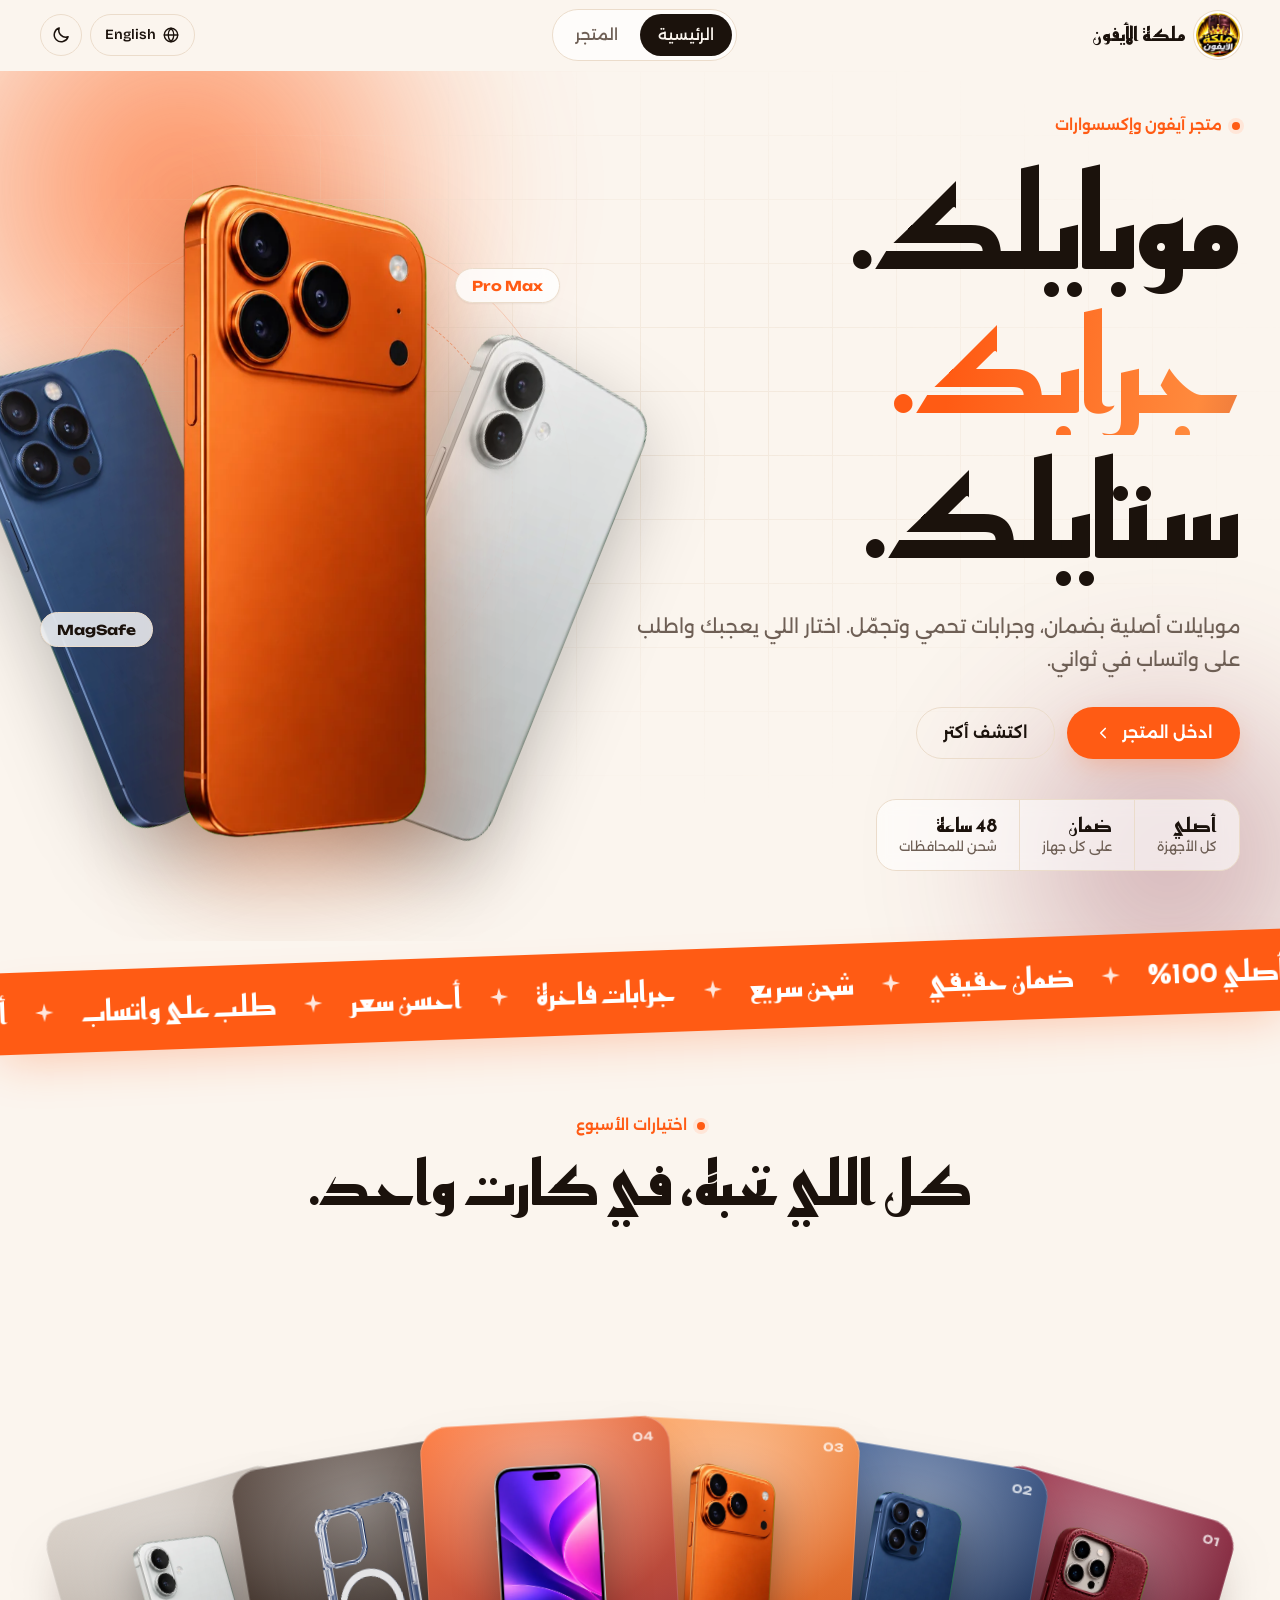
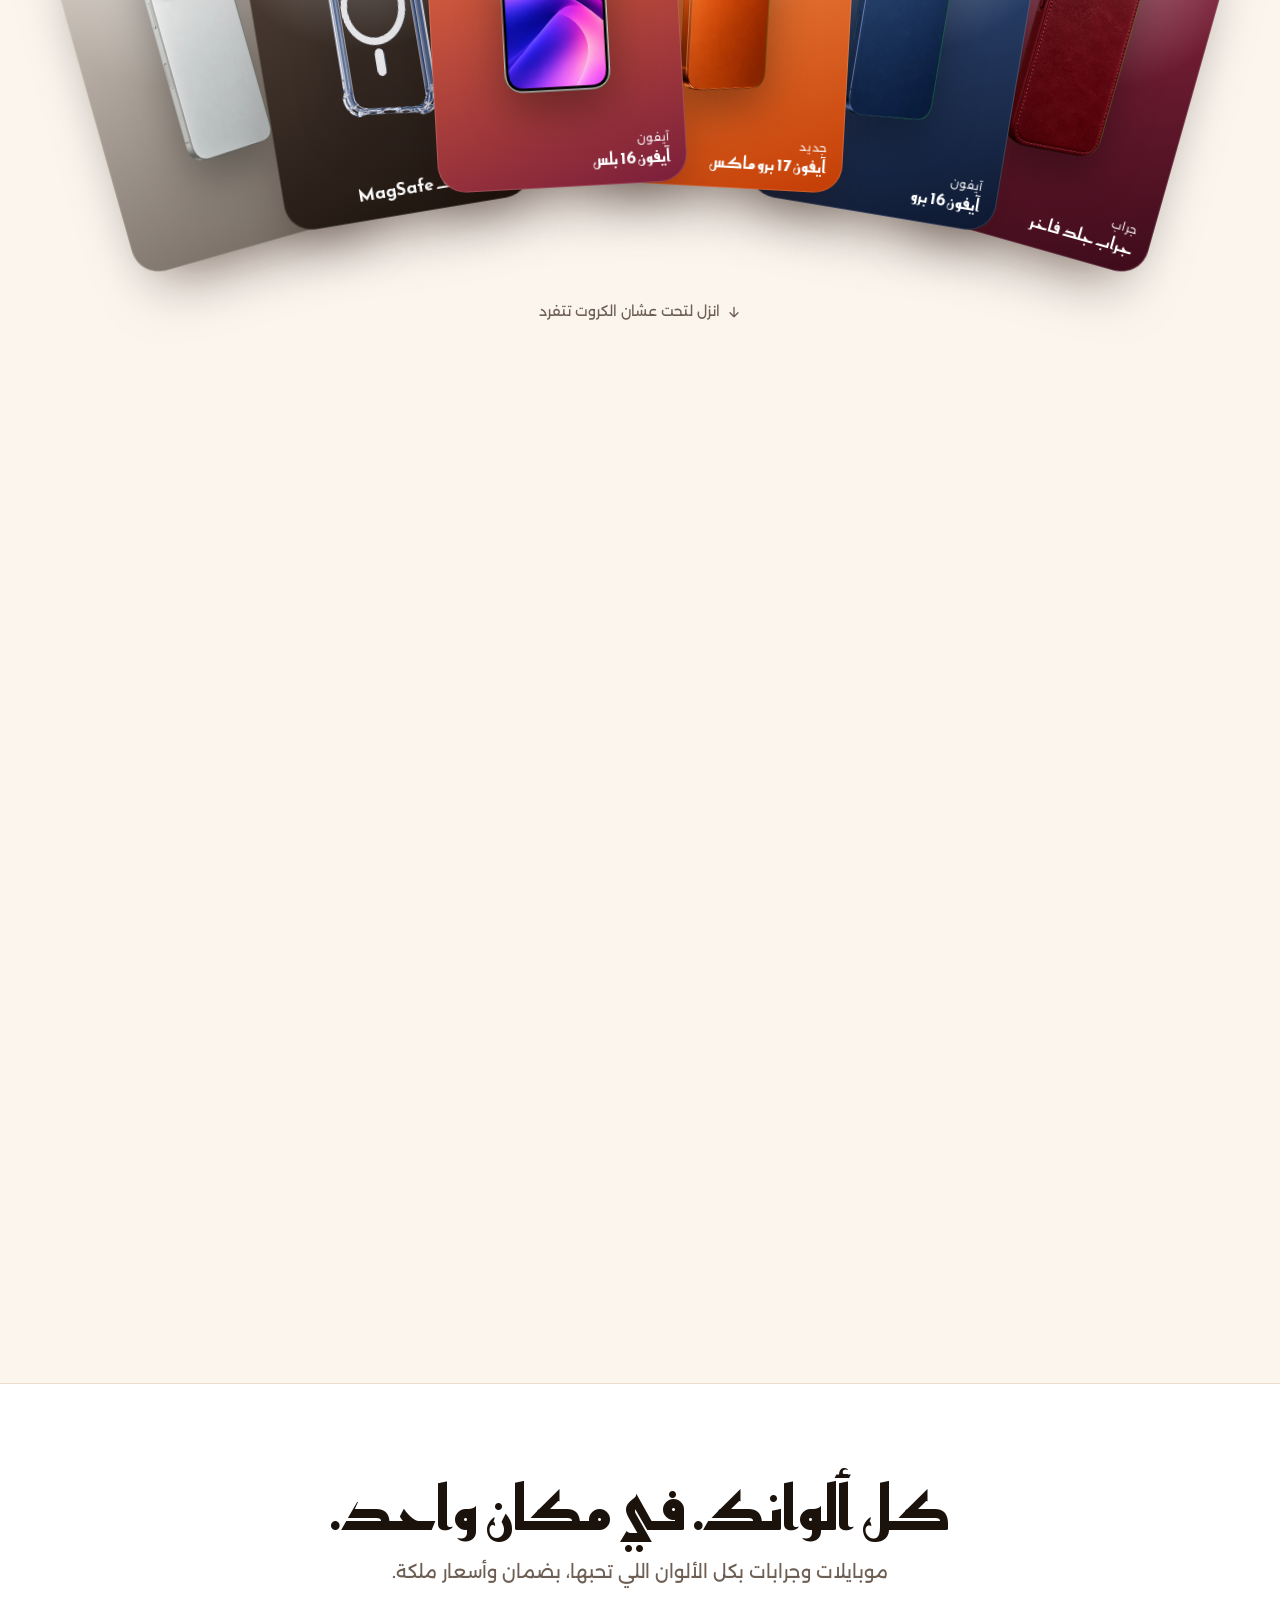
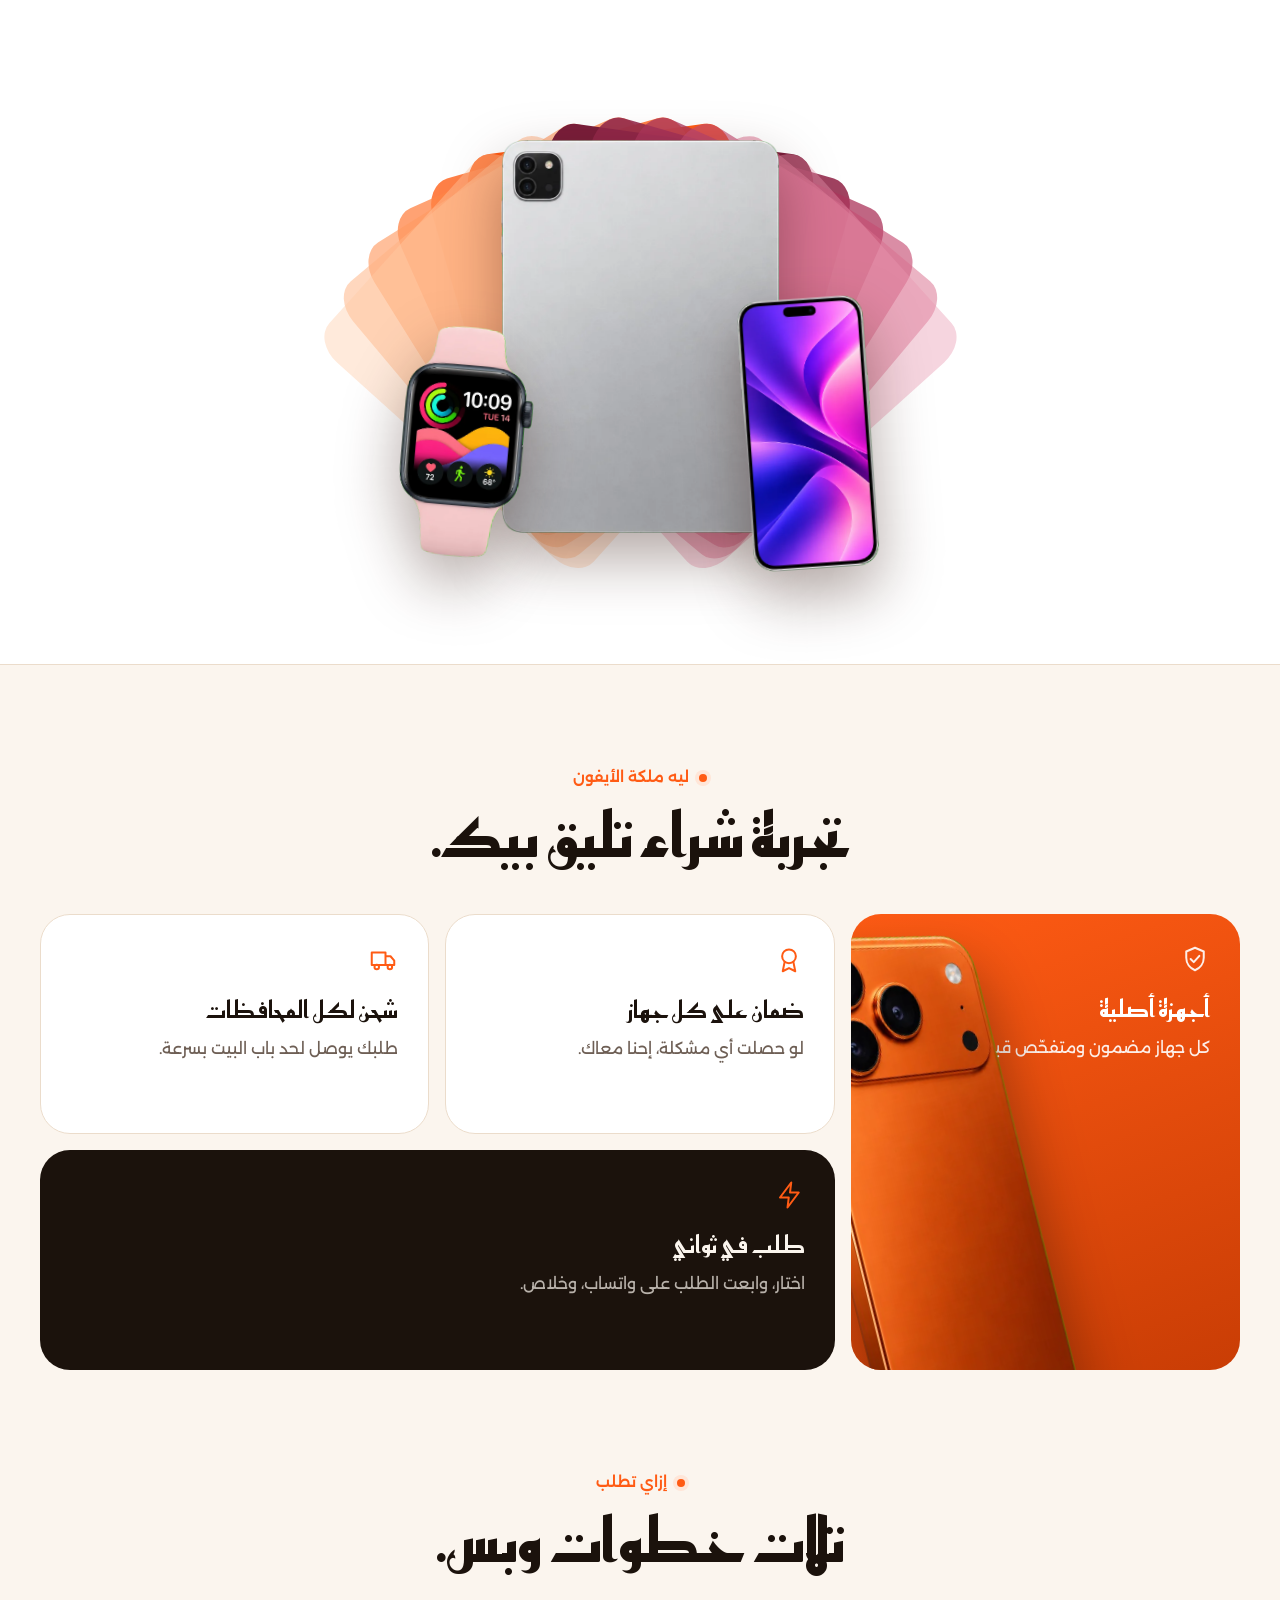
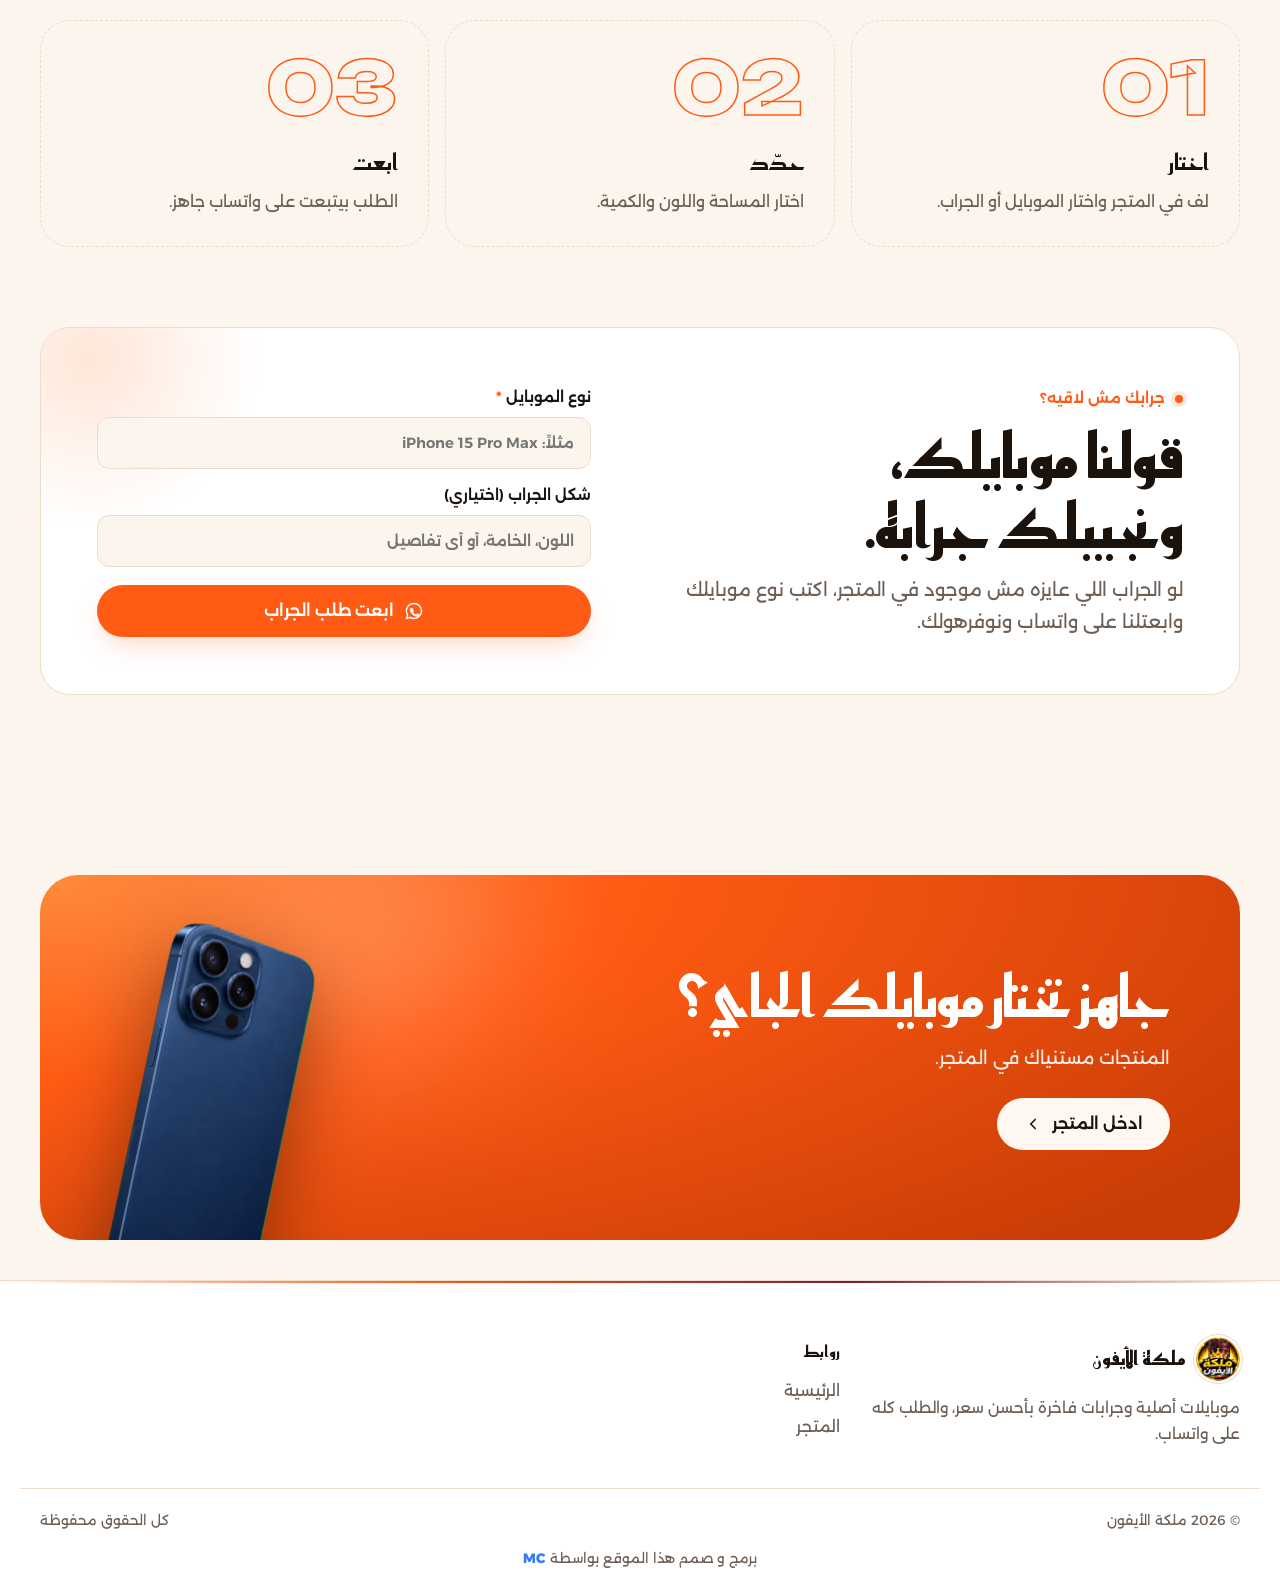
==== commit 767d7a07: "7" ====
--- a/index.html
+++ b/index.html
@@ -20,10 +20,10 @@
 <link rel="preconnect" href="https://fonts.googleapis.com">
 <link rel="preconnect" href="https://fonts.gstatic.com" crossorigin>
 <link rel="stylesheet" href="https://fonts.googleapis.com/css2?family=Alexandria:wght@300;400;500;600;700&family=Bricolage+Grotesque:opsz,wght@12..96,400;12..96,500;12..96,700;12..96,800&family=Reem+Kufi:wght@500;600;700&family=Unbounded:wght@500;700;800&display=swap">
-<link rel="stylesheet" href="one.css">
+<link rel="stylesheet" href="core/one.css">
 <link rel="stylesheet" href="home/home.css">
-<script src="config.js" defer></script>
-<script src="one.js" defer></script>
+<script src="core/config.js" defer></script>
+<script src="core/one.js" defer></script>
 <script src="home/home.js" defer></script>
 </head>
 <body data-page="home">
@@ -55,9 +55,9 @@
       <div class="hero-copy">
         <p class="eyebrow rv"><span class="dot"></span><span data-t="heroEyebrow">متجر آيفون وإكسسوارات</span></p>
         <h1 class="hero-title" id="heroTitle">
-          <span class="ln"><span data-t="heroL1">آيفون</span></span>
-          <span class="ln"><span class="hl" data-t="heroL2">بلمسة</span></span>
-          <span class="ln"><span data-t="heroL3">ملكية.</span></span>
+          <span class="ln"><span data-t="heroL1">موبايلك.</span></span>
+          <span class="ln"><span class="hl" data-t="heroL2">جرابك.</span></span>
+          <span class="ln"><span data-t="heroL3">ستايلك.</span></span>
         </h1>
         <p class="hero-sub rv" data-t="heroSub">موبايلات أصلية بضمان، وجرابات تحمي وتجمّل. اختار اللي يعجبك واطلب على واتساب في ثواني.</p>
         <div class="hero-cta rv">
@@ -129,6 +129,8 @@
     <div class="feat-grid" id="featGrid"></div>
   </section>
 
+  <section class="case-req wrap" id="caseReq" aria-labelledby="caseTitle"></section>
+
   <section class="end wrap" aria-labelledby="endTitle">
     <div class="end-box rv">
       <span class="blob b3" aria-hidden="true"></span>
--- a/core/one.css
+++ b/core/one.css
@@ -0,0 +1,214 @@
+:root{
+  color-scheme: light;
+  --bg:#FBF5EE;
+  --surface:#FFFFFF;
+  --surface-2:#F4EADF;
+  --ink:#1B120C;
+  --ink-2:#6E5F55;
+  --line:#EBDCCB;
+  --brand:#FF5B14;
+  --brand-2:#FF8A3D;
+  --brand-deep:#C93D05;
+  --on-brand:#FFFFFF;
+  --brand-soft:#FFE6D8;
+  --accent:#7A1E3A;
+  --glow:rgba(255,91,20,.38);
+  --spot:rgba(255,120,50,.16);
+  --danger:#C2362F;
+  --ok:#2F7D5B;
+  --shadow:0 1px 2px rgba(27,18,12,.05), 0 18px 40px -22px rgba(90,40,10,.35);
+  --r-s:12px; --r-m:20px; --r-l:30px;
+  --f-display:"Reem Kufi","Alexandria",system-ui,sans-serif;
+  --f-body:"Alexandria","Segoe UI",Tahoma,system-ui,sans-serif;
+  --gold:var(--brand); --gold-ink:var(--on-brand); --gold-deep:var(--brand);
+}
+:root:lang(en){
+  --f-display:"Unbounded","Bricolage Grotesque",system-ui,sans-serif;
+  --f-body:"Bricolage Grotesque",system-ui,sans-serif;
+}
+@media (prefers-color-scheme: dark){
+  :root:not([data-theme="light"]){
+    color-scheme: dark;
+    --bg:#0D0907; --surface:#17110D; --surface-2:#221912; --ink:#F7EDE4; --ink-2:#B3A194; --line:#30251C;
+    --brand:#FF6A26; --brand-2:#FF9A55; --brand-deep:#FF6A26; --on-brand:#1A0A02; --brand-soft:#33190B; --accent:#E0577C;
+    --glow:rgba(255,106,38,.45); --spot:rgba(255,106,38,.14); --danger:#F0857E; --ok:#6CC49C;
+    --shadow:0 1px 2px rgba(0,0,0,.4), 0 22px 50px -24px rgba(0,0,0,.8);
+  }
+}
+:root[data-theme="dark"]{
+  color-scheme: dark;
+  --bg:#0D0907; --surface:#17110D; --surface-2:#221912; --ink:#F7EDE4; --ink-2:#B3A194; --line:#30251C;
+  --brand:#FF6A26; --brand-2:#FF9A55; --brand-deep:#FF6A26; --on-brand:#1A0A02; --brand-soft:#33190B; --accent:#E0577C;
+  --glow:rgba(255,106,38,.45); --spot:rgba(255,106,38,.14); --danger:#F0857E; --ok:#6CC49C;
+  --shadow:0 1px 2px rgba(0,0,0,.4), 0 22px 50px -24px rgba(0,0,0,.8);
+}
+
+*,*::before,*::after{box-sizing:border-box}
+html{overflow-x:clip;-webkit-text-size-adjust:100%;scroll-padding-top:90px;scroll-behavior:smooth}
+html.lock{overflow:hidden}
+body{
+  margin:0;min-height:100dvh;display:flex;flex-direction:column;overflow-x:clip;
+  background:var(--bg);color:var(--ink);
+  font:400 16px/1.75 var(--f-body);
+  -webkit-font-smoothing:antialiased;
+  transition:background-color .3s,color .3s;
+}
+:lang(en) body{line-height:1.6}
+img{max-width:100%;height:auto;display:block}
+button,input,textarea,select{font:inherit;color:inherit}
+button{cursor:pointer}
+h1,h2,h3,p{margin:0}
+ul,ol{margin:0;padding:0;list-style:none}
+[hidden]{display:none !important}
+::selection{background:var(--brand);color:var(--on-brand)}
+:focus-visible{outline:2px solid var(--brand);outline-offset:3px;border-radius:8px}
+.sr{position:absolute;width:1px;height:1px;overflow:hidden;clip:rect(0 0 0 0);white-space:nowrap}
+.wrap{width:100%;max-width:1240px;margin-inline:auto;padding-inline:20px}
+
+.skip{position:absolute;inset-inline-start:12px;top:-60px;background:var(--brand);color:var(--on-brand);padding:8px 14px;border-radius:var(--r-s);z-index:100;font-weight:600}
+.skip:focus{top:10px}
+
+.announce{position:relative;z-index:31;background:var(--ink);color:var(--bg);text-align:center;font-size:.86rem;font-weight:500;padding:8px 16px}
+.announce.warn{background:var(--danger);color:#fff}
+
+.top{position:sticky;top:0;z-index:30;transition:background-color .3s,box-shadow .3s,border-color .3s;border-bottom:1px solid transparent}
+.top.scrolled{background:color-mix(in srgb,var(--bg) 78%,transparent);backdrop-filter:blur(16px) saturate(1.4);-webkit-backdrop-filter:blur(16px) saturate(1.4);border-color:var(--line)}
+.top-in{display:flex;align-items:center;justify-content:space-between;gap:12px;min-height:70px}
+.brand{display:flex;align-items:center;gap:10px;text-decoration:none;color:inherit;min-width:0}
+.brand-logo{width:44px;height:44px;border-radius:50%;flex:none;box-shadow:0 0 0 2px var(--surface),0 0 0 3px var(--line)}
+.brand-name{font-family:var(--f-display);font-weight:700;font-size:1.2rem;white-space:nowrap;overflow:hidden;text-overflow:ellipsis}
+:lang(en) .brand-name{font-size:.95rem;letter-spacing:-.01em}
+.nav{display:none;gap:4px;padding:4px;border-radius:999px;background:color-mix(in srgb,var(--surface) 70%,transparent);border:1px solid var(--line)}
+.nav a{padding:8px 18px;border-radius:999px;text-decoration:none;color:var(--ink-2);font-weight:500;font-size:.95rem;transition:color .2s,background-color .2s}
+.nav a:hover{color:var(--ink)}
+.nav a[aria-current="page"]{background:var(--ink);color:var(--bg)}
+@media (min-width:760px){.nav{display:flex}}
+.top-act{display:flex;align-items:center;gap:8px}
+.lang-btn{display:inline-flex;align-items:center;gap:6px;height:42px;padding:0 14px;border-radius:999px;background:transparent;border:1px solid var(--line);font-weight:600;font-size:.88rem;transition:border-color .2s,color .2s}
+.lang-btn span{font-family:"Bricolage Grotesque",system-ui,sans-serif}
+:lang(en) .lang-btn span{font-family:"Alexandria",sans-serif}
+.lang-btn:hover{border-color:var(--brand);color:var(--brand)}
+.icon-btn{width:42px;height:42px;flex:none;display:grid;place-items:center;background:transparent;border:1px solid var(--line);border-radius:50%;transition:border-color .2s,color .2s}
+.icon-btn:hover{border-color:var(--brand);color:var(--brand)}
+.icon-btn .i-sun{display:none}
+:root[data-theme="dark"] .icon-btn .i-sun{display:block}
+:root[data-theme="dark"] .icon-btn .i-moon{display:none}
+@media (prefers-color-scheme: dark){
+  :root:not([data-theme="light"]) .icon-btn .i-sun{display:block}
+  :root:not([data-theme="light"]) .icon-btn .i-moon{display:none}
+}
+.mnav{display:flex;gap:6px;justify-content:center;padding:0 16px 10px}
+@media (min-width:760px){.mnav{display:none}}
+
+main#page{flex:1}
+
+.eyebrow{display:inline-flex;align-items:center;gap:10px;font-size:.82rem;font-weight:600;color:var(--brand);text-transform:uppercase;letter-spacing:.08em}
+:lang(ar) .eyebrow{letter-spacing:0;font-size:.92rem}
+.eyebrow .dot{width:8px;height:8px;border-radius:50%;background:var(--brand);box-shadow:0 0 0 4px var(--brand-soft);animation:pulse 2.4s ease-in-out infinite}
+@keyframes pulse{50%{box-shadow:0 0 0 8px transparent}}
+.sec-title{font-family:var(--f-display);font-weight:700;font-size:clamp(2rem,5.2vw,3.8rem);line-height:1.15;letter-spacing:-.01em;margin-top:10px;text-wrap:balance}
+:lang(en) .sec-title{font-size:clamp(1.7rem,4.4vw,3.2rem);letter-spacing:-.03em;line-height:1.08}
+.sec-sub{color:var(--ink-2);font-size:clamp(1rem,2vw,1.15rem);margin-top:12px;max-width:52ch}
+
+.hero-bg{position:absolute;inset:0;overflow:hidden;pointer-events:none;z-index:0}
+.blob{position:absolute;border-radius:50%;filter:blur(70px);opacity:.75}
+.blob.b1{width:min(70vw,720px);aspect-ratio:1;background:radial-gradient(circle,var(--brand) 0%,transparent 65%);top:-28%;inset-inline-end:-14%;animation:float 14s ease-in-out infinite}
+.blob.b2{width:min(46vw,480px);aspect-ratio:1;background:radial-gradient(circle,var(--accent) 0%,transparent 65%);bottom:-18%;inset-inline-start:-10%;opacity:.4;animation:float 18s ease-in-out infinite reverse}
+@keyframes float{50%{transform:translate(4%,6%) scale(1.08)}}
+
+.btn{
+  display:inline-flex;align-items:center;justify-content:center;gap:10px;
+  min-height:52px;padding:0 26px;border-radius:999px;border:1px solid transparent;
+  font-weight:600;font-size:1rem;text-decoration:none;line-height:1;white-space:nowrap;
+  transition:transform .2s cubic-bezier(.2,.8,.2,1),background-color .2s,border-color .2s,box-shadow .3s,color .2s;
+}
+.btn .arr{transition:transform .25s}
+:lang(en) .btn .arr{transform:scaleX(-1)}
+.btn:hover .arr{transform:translateX(-4px)}
+:lang(en) .btn:hover .arr{transform:scaleX(-1) translateX(-4px)}
+.btn:active{transform:scale(.97)}
+.btn[disabled]{opacity:.5;cursor:not-allowed;transform:none}
+.btn-main,.btn-gold{background:var(--brand);color:var(--on-brand);box-shadow:0 10px 30px -10px var(--glow)}
+.btn-main:hover:not([disabled]),.btn-gold:hover:not([disabled]){box-shadow:0 16px 40px -10px var(--glow);transform:translateY(-2px)}
+.btn-ghost,.btn-line{background:transparent;border-color:var(--line);color:var(--ink)}
+.btn-ghost:hover:not([disabled]),.btn-line:hover:not([disabled]){border-color:var(--ink)}
+.btn-light{background:#FFF7F0;color:#1B120C}
+.btn-light:hover{transform:translateY(-2px)}
+.btn-block{width:100%}
+
+.rv{opacity:0;transform:translateY(28px);transition:opacity .9s cubic-bezier(.2,.8,.2,1),transform .9s cubic-bezier(.2,.8,.2,1);transition-delay:var(--dl,0s)}
+.rv.in{opacity:1;transform:none}
+
+.foot{position:relative;margin-top:40px;background:var(--surface);border-top:1px solid var(--line);padding-block:56px calc(26px + env(safe-area-inset-bottom));overflow:hidden}
+.foot::before{content:"";position:absolute;inset-inline:0;top:-1px;height:3px;background:linear-gradient(90deg,transparent,var(--brand),var(--accent),transparent)}
+.foot-grid{display:grid;gap:32px;grid-template-columns:1fr}
+@media (min-width:760px){.foot-grid{grid-template-columns:1.6fr 1fr 1.2fr 1fr}}
+.foot-about{color:var(--ink-2);margin-top:14px;max-width:36ch;font-size:.95rem}
+.foot-col{display:flex;flex-direction:column;gap:8px}
+.foot-col h2{font-family:var(--f-display);font-size:1rem;font-weight:700;margin-bottom:4px}
+:lang(en) .foot-col h2{font-size:.85rem;text-transform:uppercase;letter-spacing:.06em}
+.foot-col a{color:var(--ink-2);text-decoration:none;width:max-content;transition:color .2s}
+.foot-col a:hover{color:var(--brand)}
+.foot-line{display:flex;align-items:flex-start;gap:8px;color:var(--ink-2);font-size:.93rem}
+.foot-line svg{flex:none;margin-top:4px;color:var(--brand)}
+.social{display:flex;flex-wrap:wrap;gap:10px}
+.social a{width:44px;height:44px;display:grid;place-items:center;border-radius:50%;border:1px solid var(--line);color:var(--ink);transition:background-color .2s,color .2s,border-color .2s,transform .2s}
+.social a:hover{background:var(--brand);border-color:var(--brand);color:var(--on-brand);transform:translateY(-3px)}
+.foot-bottom{display:flex;flex-wrap:wrap;justify-content:space-between;gap:8px;margin-top:40px;padding-top:20px;border-top:1px solid var(--line);color:var(--ink-2);font-size:.85rem}
+
+.toast{
+  position:fixed;inset-inline:0;bottom:calc(96px + env(safe-area-inset-bottom));margin-inline:auto;width:max-content;max-width:calc(100% - 32px);
+  background:var(--ink);color:var(--bg);padding:12px 20px;border-radius:999px;font-size:.92rem;font-weight:500;
+  box-shadow:var(--shadow);opacity:0;transform:translateY(10px);pointer-events:none;z-index:90;
+  transition:opacity .25s,transform .25s;
+}
+.toast.show{opacity:1;transform:none}
+
+@media (prefers-reduced-motion: reduce){
+  html{scroll-behavior:auto}
+  *,*::before,*::after{animation-duration:.01ms !important;animation-iteration-count:1 !important;transition-duration:.01ms !important}
+  .rv{opacity:1;transform:none}
+}
+
+.wa-float{position:fixed;z-index:60;bottom:calc(20px + env(safe-area-inset-bottom));inset-inline-end:20px;width:60px;height:60px;border-radius:50%;display:grid;place-items:center;background:#25D366;color:#fff;box-shadow:0 12px 30px -8px rgba(37,211,102,.6),0 0 0 6px color-mix(in srgb,#25D366 18%,transparent);transition:transform .25s cubic-bezier(.2,.8,.2,1),bottom .3s}
+.wa-float:hover{transform:translateY(-3px) scale(1.05)}
+.wa-float::after{content:"";position:absolute;inset:0;border-radius:50%;border:2px solid #25D366;animation:waPing 2.4s ease-out infinite;pointer-events:none}
+.wa-tip{position:absolute;inset-inline-end:calc(100% + 12px);white-space:nowrap;background:var(--ink);color:var(--bg);font-size:.82rem;font-weight:600;padding:7px 12px;border-radius:999px;opacity:0;transform:translateX(6px);transition:.2s;pointer-events:none}
+.wa-float:hover .wa-tip,.wa-float:focus-visible .wa-tip{opacity:1;transform:none}
+body.has-bar .wa-float{bottom:calc(98px + env(safe-area-inset-bottom))}
+@keyframes waPing{0%{transform:scale(1);opacity:.7}100%{transform:scale(1.6);opacity:0}}
+@media (prefers-reduced-motion:reduce){.wa-float::after{animation:none}}
+.star{color:var(--brand);font-weight:700}
+.case-req{padding-block:clamp(40px,7vw,80px)}
+.cr-box{display:grid;gap:28px;align-items:center;padding:clamp(26px,5vw,56px);border-radius:var(--r-l);background:var(--surface);border:1px solid var(--line);position:relative;overflow:hidden}
+.cr-box::before{content:"";position:absolute;width:340px;height:340px;border-radius:50%;background:radial-gradient(circle,var(--brand-soft),transparent 70%);inset-inline-end:-120px;top:-140px;pointer-events:none}
+.cr-copy,.cr-form{position:relative}
+.cr-form{display:flex;flex-direction:column;gap:14px}
+.cr-form label{display:flex;flex-direction:column;gap:6px;font-weight:600;font-size:.92rem}
+.cr-form input{height:52px;padding:0 16px;border-radius:var(--r-s);border:1.5px solid var(--line);background:var(--bg);color:var(--ink);font:inherit;outline:none;transition:border-color .2s}
+.cr-form input:focus{border-color:var(--brand)}
+.cr-form input.bad{border-color:var(--danger)}
+.cr-form .err{color:var(--danger);font-weight:500;font-size:.84rem}
+.cr-form .btn{justify-content:center;margin-top:4px}
+@media (min-width:900px){.cr-box{grid-template-columns:1.1fr 1fr;gap:48px}}
+.foot-bottom .made{flex-basis:100%;text-align:center;padding-top:6px}
+.foot-bottom .mc{color:#2F7BFF;font-weight:800;text-decoration:none;letter-spacing:.04em;transition:color .2s}
+.foot-bottom .mc:hover{color:#5C98FF;text-decoration:underline}
+:root[data-theme="dark"] .foot-bottom .mc{color:#6EA4FF}
+.ann-pop{position:fixed;inset:0;margin:auto;width:min(440px,calc(100vw - 32px));max-height:calc(100dvh - 48px);overflow:auto;border:1px solid var(--line);border-radius:28px;background:radial-gradient(120% 60% at 50% 0%,var(--brand-soft) 0%,transparent 70%),var(--surface);color:var(--ink);overflow-x:hidden;padding:34px 26px 24px;text-align:center;box-shadow:0 30px 80px -20px rgba(0,0,0,.45);isolation:isolate;animation:ann-in .5s cubic-bezier(.2,.9,.25,1.15) both}
+.ann-pop::backdrop{background:rgba(15,8,4,.55);backdrop-filter:blur(6px);animation:ann-fade .3s ease both}
+.ann-pop.out{animation:ann-out .22s ease-in both}
+.ann-pop.out::backdrop{animation:ann-fade .22s ease-in reverse both}
+.ann-x{position:absolute;top:12px;inset-inline-end:12px;width:38px;height:38px;border-radius:50%;border:1px solid var(--line);background:var(--surface-2);color:var(--ink);display:grid;place-items:center;cursor:pointer;transition:transform .25s}
+.ann-x:hover{transform:rotate(90deg)}
+.ann-ic{width:64px;height:64px;margin:0 auto 14px;border-radius:20px;display:grid;place-items:center;background:linear-gradient(145deg,var(--brand),var(--brand-2));color:var(--on-brand);box-shadow:0 14px 30px -10px var(--brand);animation:ann-bob 3s ease-in-out infinite}
+.ann-tag{display:inline-block;font-size:.75rem;font-weight:600;letter-spacing:.04em;color:var(--brand-deep);background:var(--brand-soft);padding:4px 12px;border-radius:99px;margin-bottom:10px}
+.ann-pop h2{font-family:var(--f-display);font-size:clamp(1.3rem,4.6vw,1.65rem);line-height:1.35;margin-bottom:8px}
+.ann-p{color:var(--ink-2);line-height:1.8;margin-top:4px}
+.ann-acts{display:flex;gap:10px;justify-content:center;flex-wrap:wrap;margin-top:22px}
+.ann-acts .btn{flex:1 1 140px}
+@keyframes ann-in{from{opacity:0;transform:translateY(24px) scale(.94)}to{opacity:1;transform:none}}
+@keyframes ann-out{to{opacity:0;transform:translateY(12px) scale(.97)}}
+@keyframes ann-fade{from{opacity:0}to{opacity:1}}
+@keyframes ann-bob{50%{transform:translateY(-4px)}}
+@media (prefers-reduced-motion:reduce){.ann-pop,.ann-pop::backdrop,.ann-ic{animation:none}}
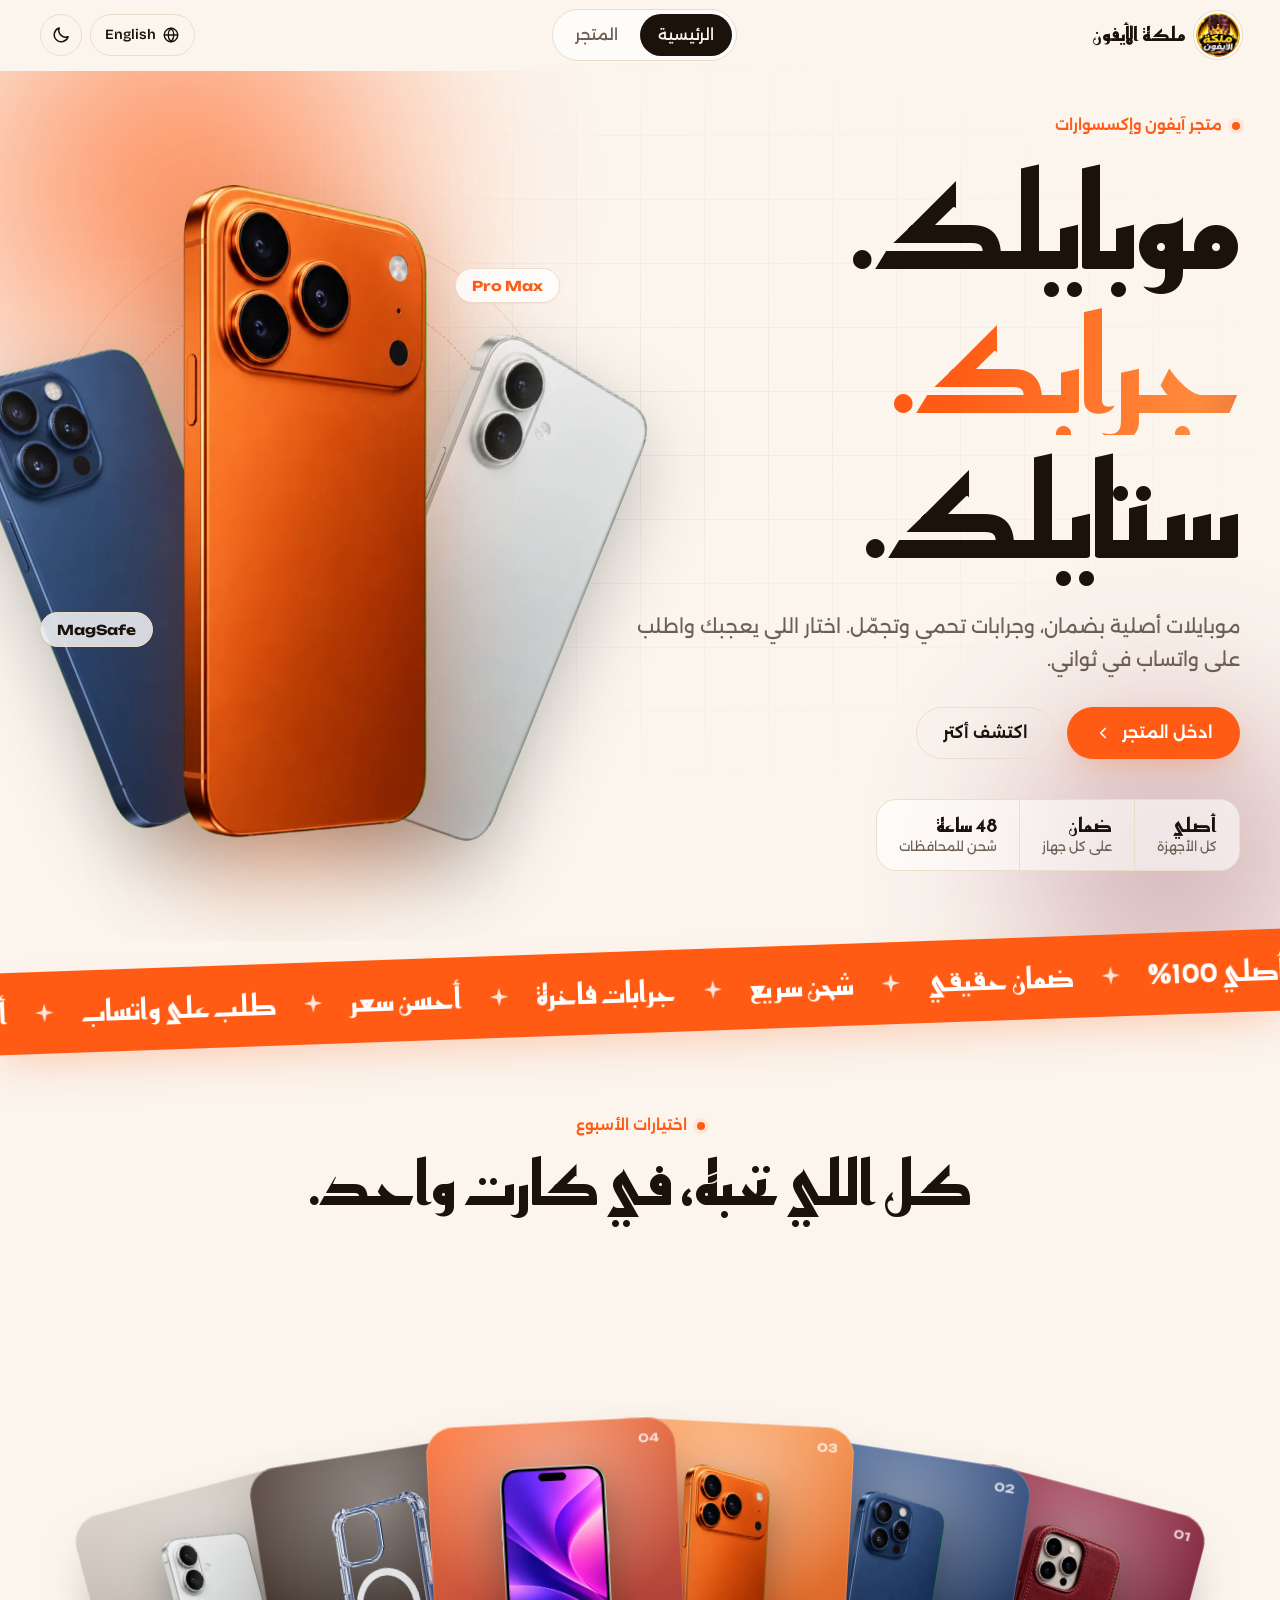
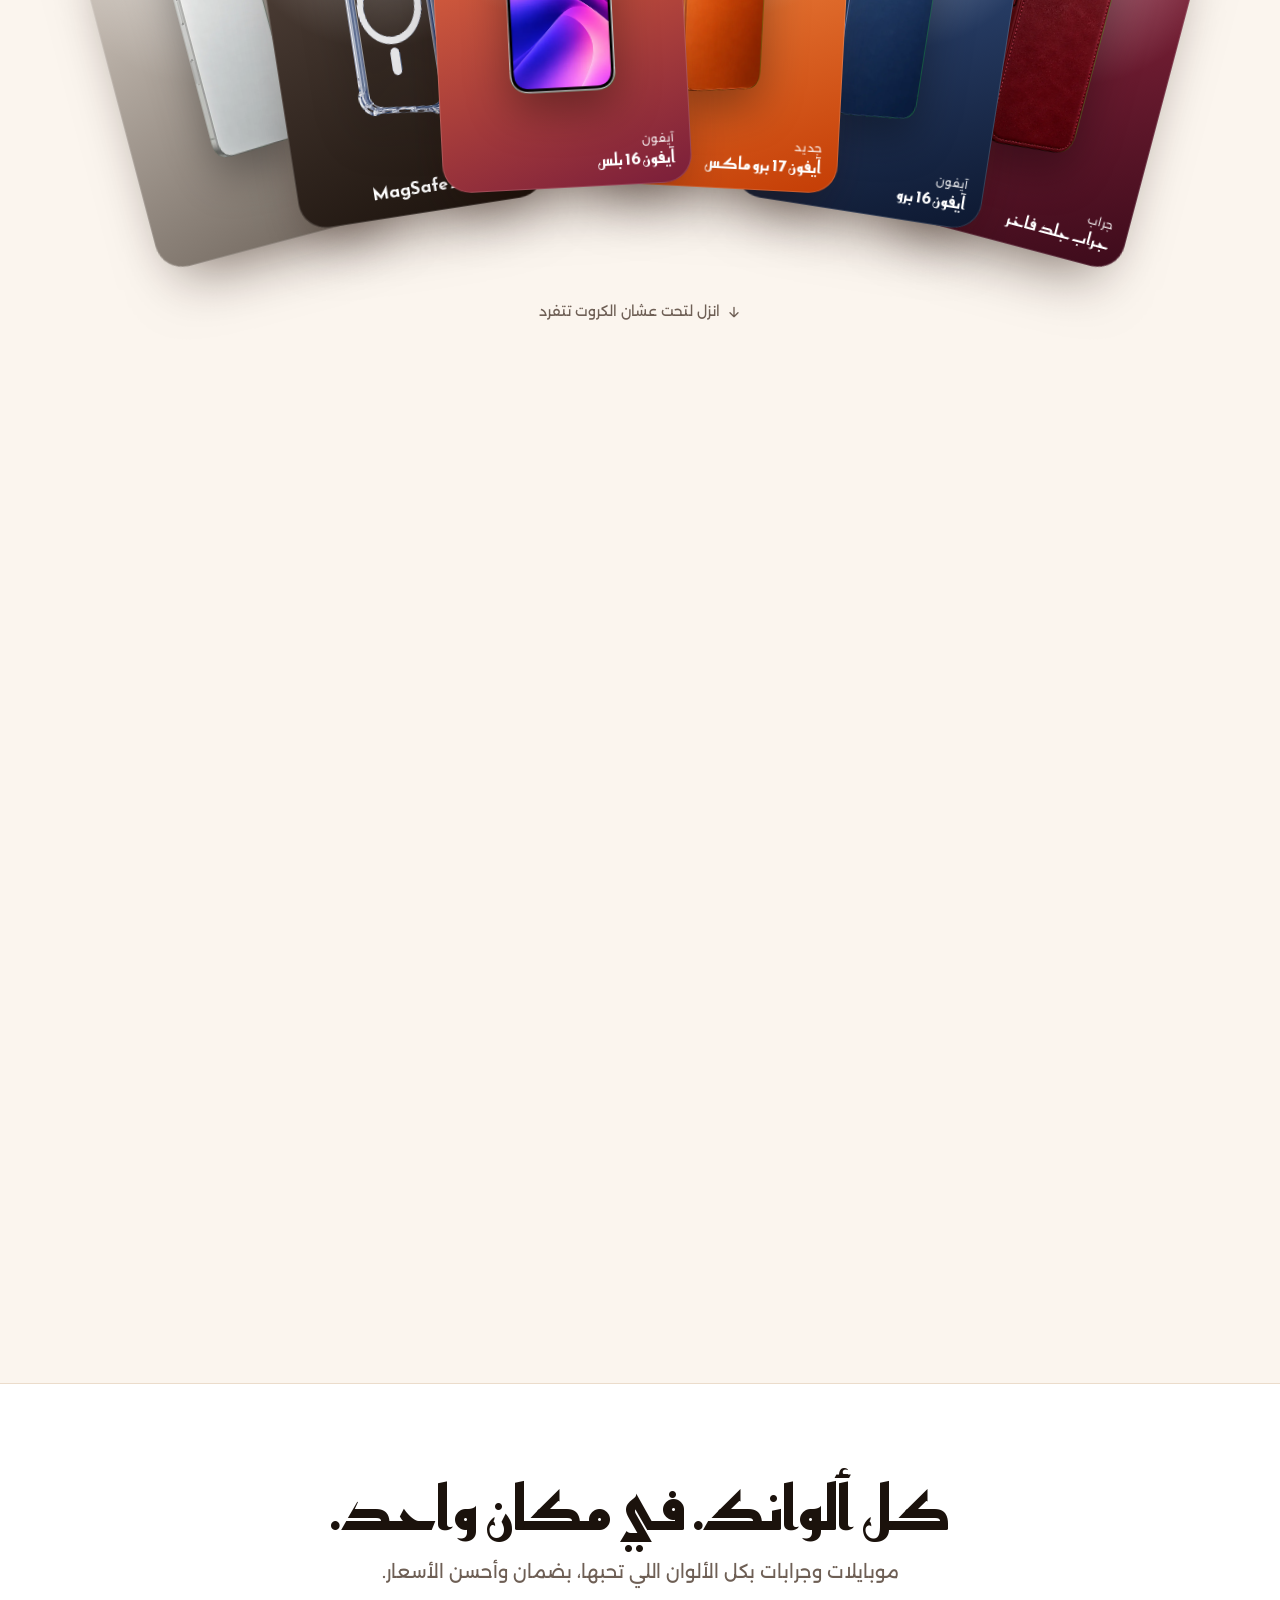
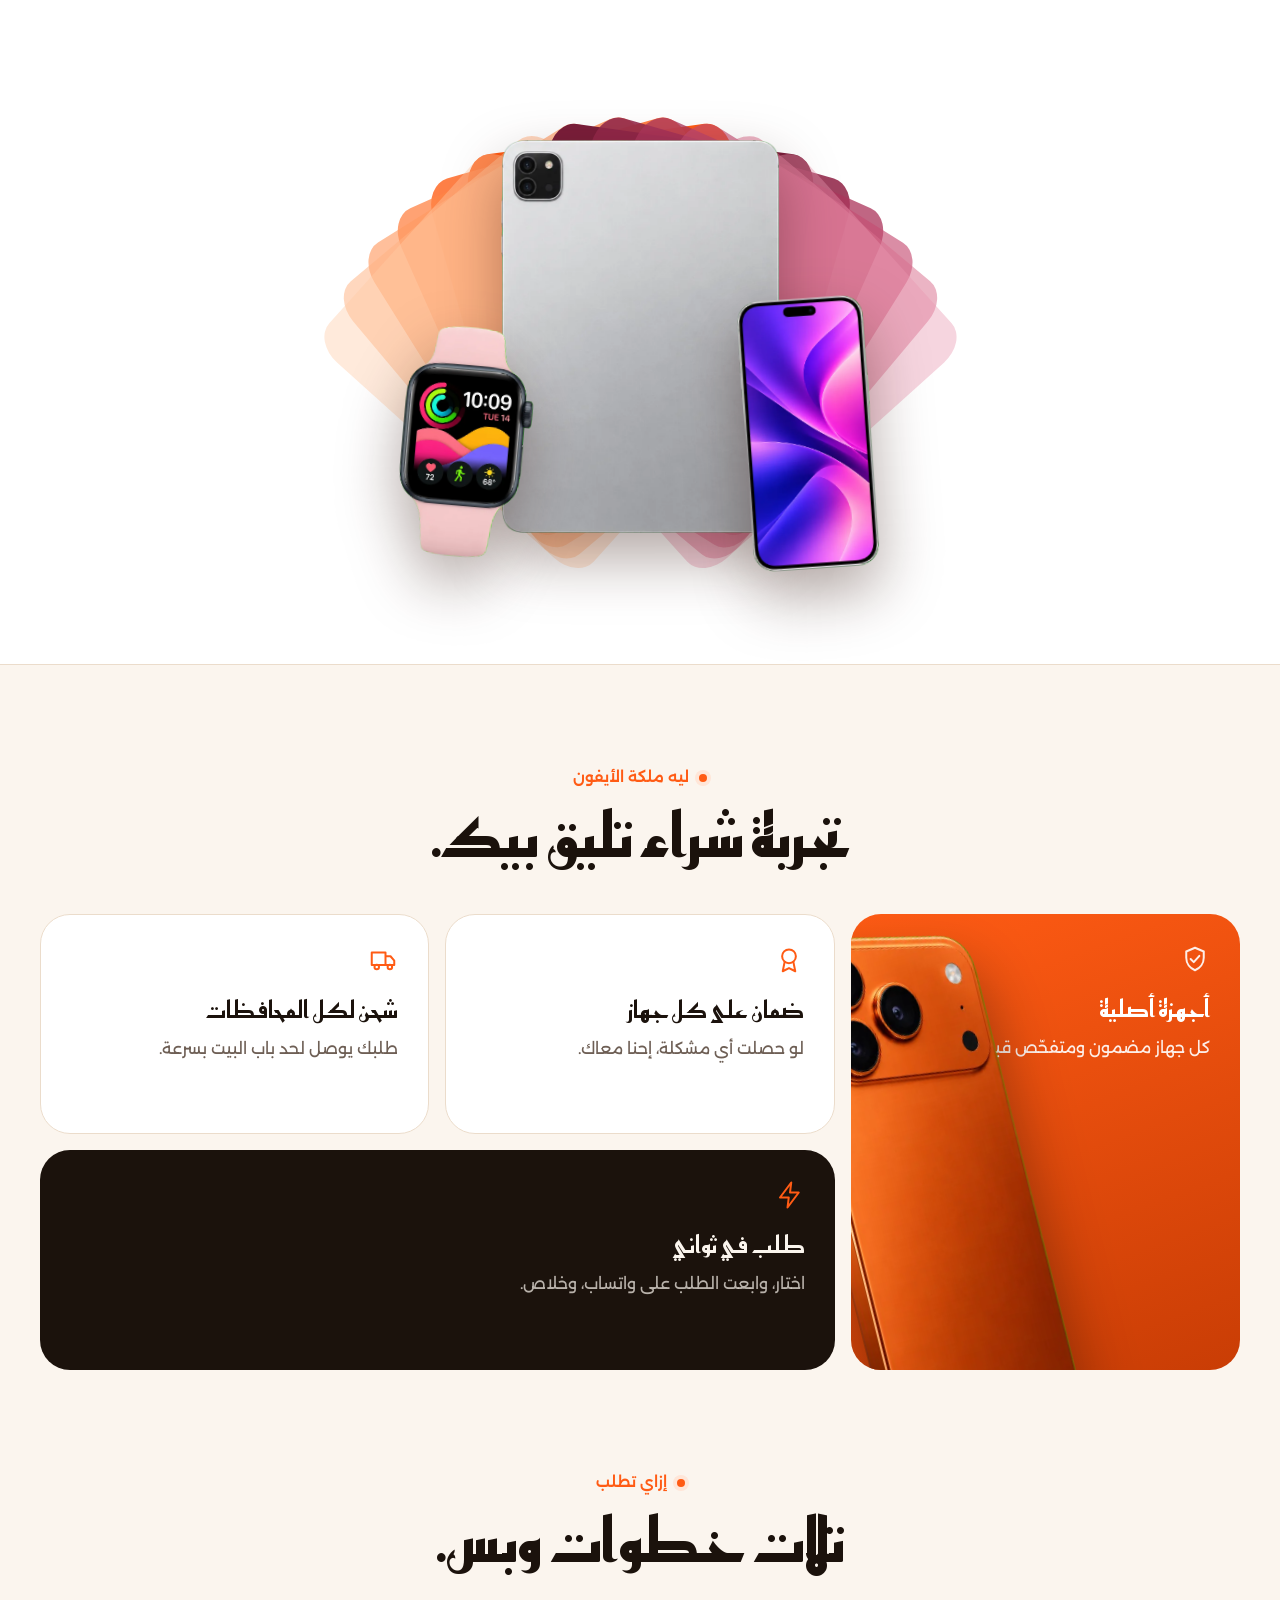
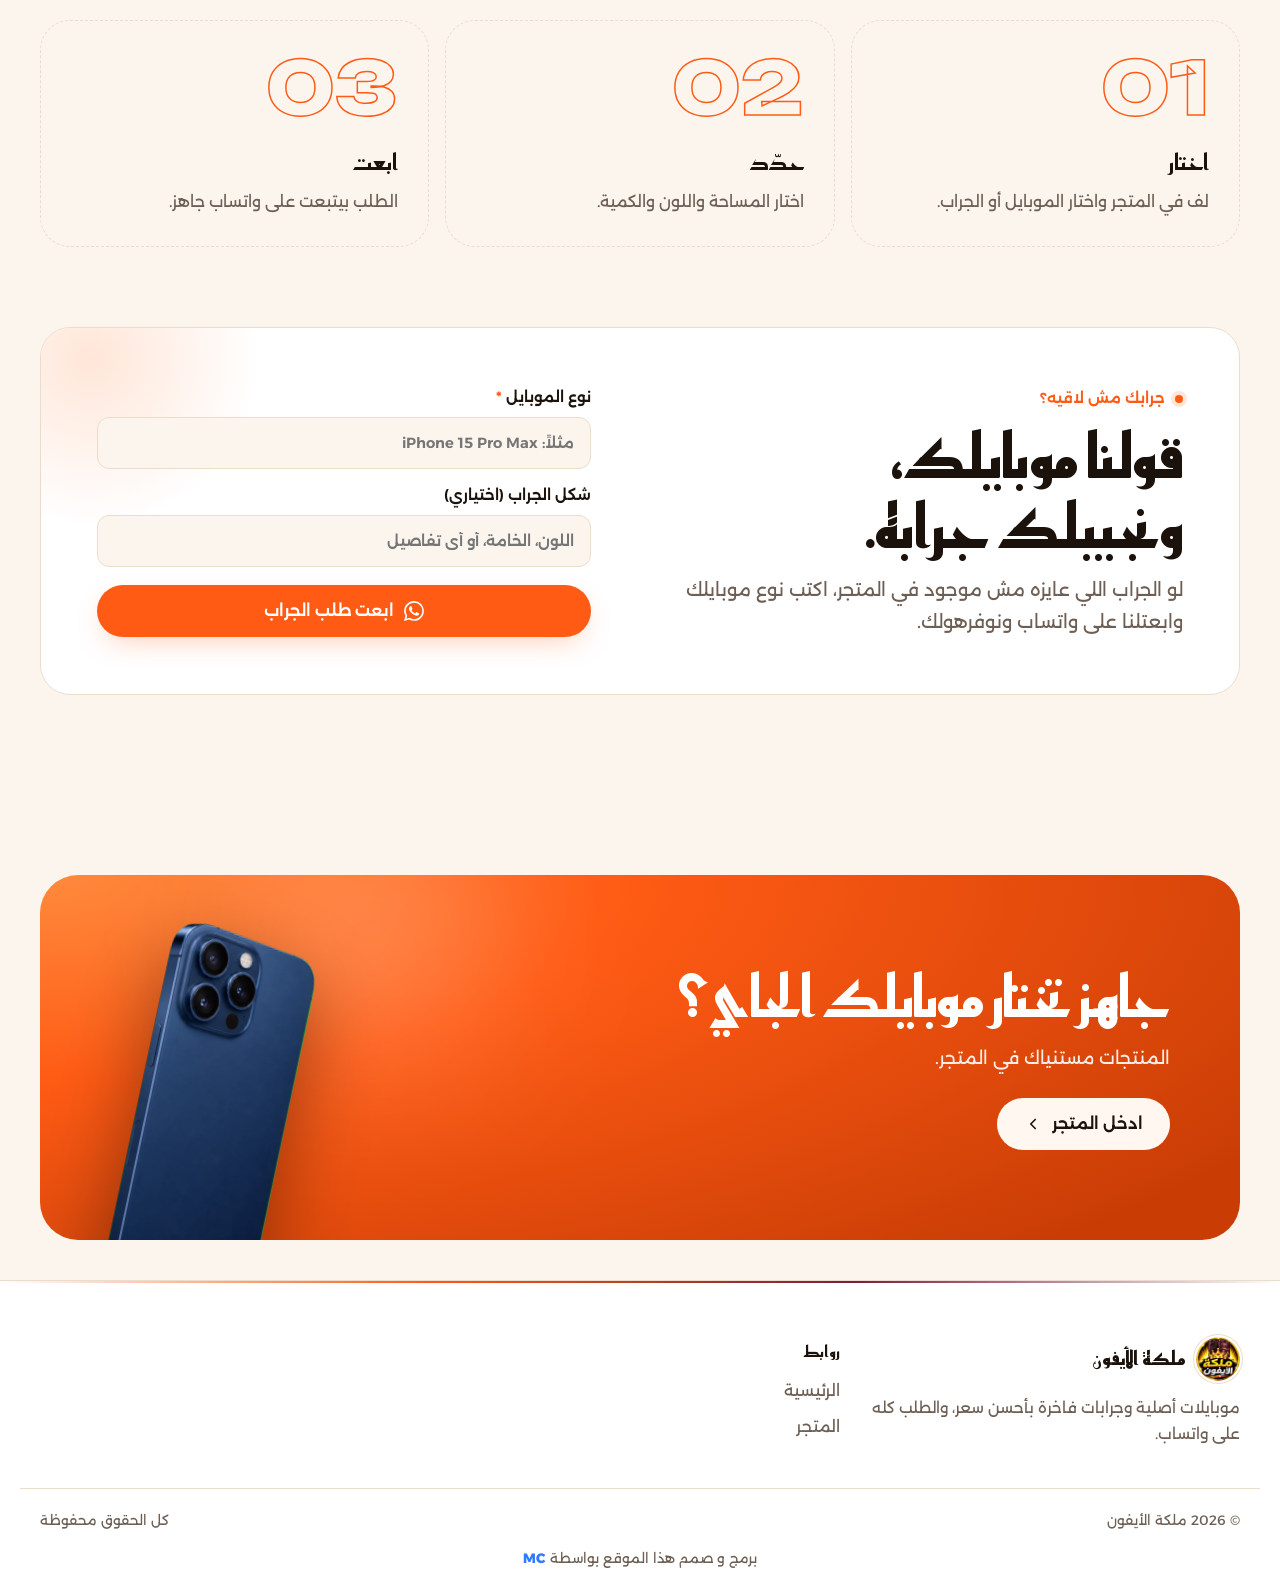
==== commit 59fc20b4: "V8" ====
--- a/index.html
+++ b/index.html
@@ -95,7 +95,7 @@
   <section class="fan-sec" aria-labelledby="fanTitle">
     <div class="wrap fan-copy rv">
       <h2 class="sec-title" id="fanTitle" data-t="fanTitle">كل ألوانك. في مكان واحد.</h2>
-      <p class="sec-sub" data-t="fanSub">موبايلات وجرابات بكل الألوان اللي تحبها، بضمان وأسعار ملكة.</p>
+      <p class="sec-sub" data-t="fanSub">موبايلات وجرابات بكل الألوان اللي تحبها، بضمان وأحسن الأسعار.</p>
     </div>
     <div class="fan-stage" id="fanStage" aria-hidden="true">
       <div class="fan-panels" id="fanPanels"></div>
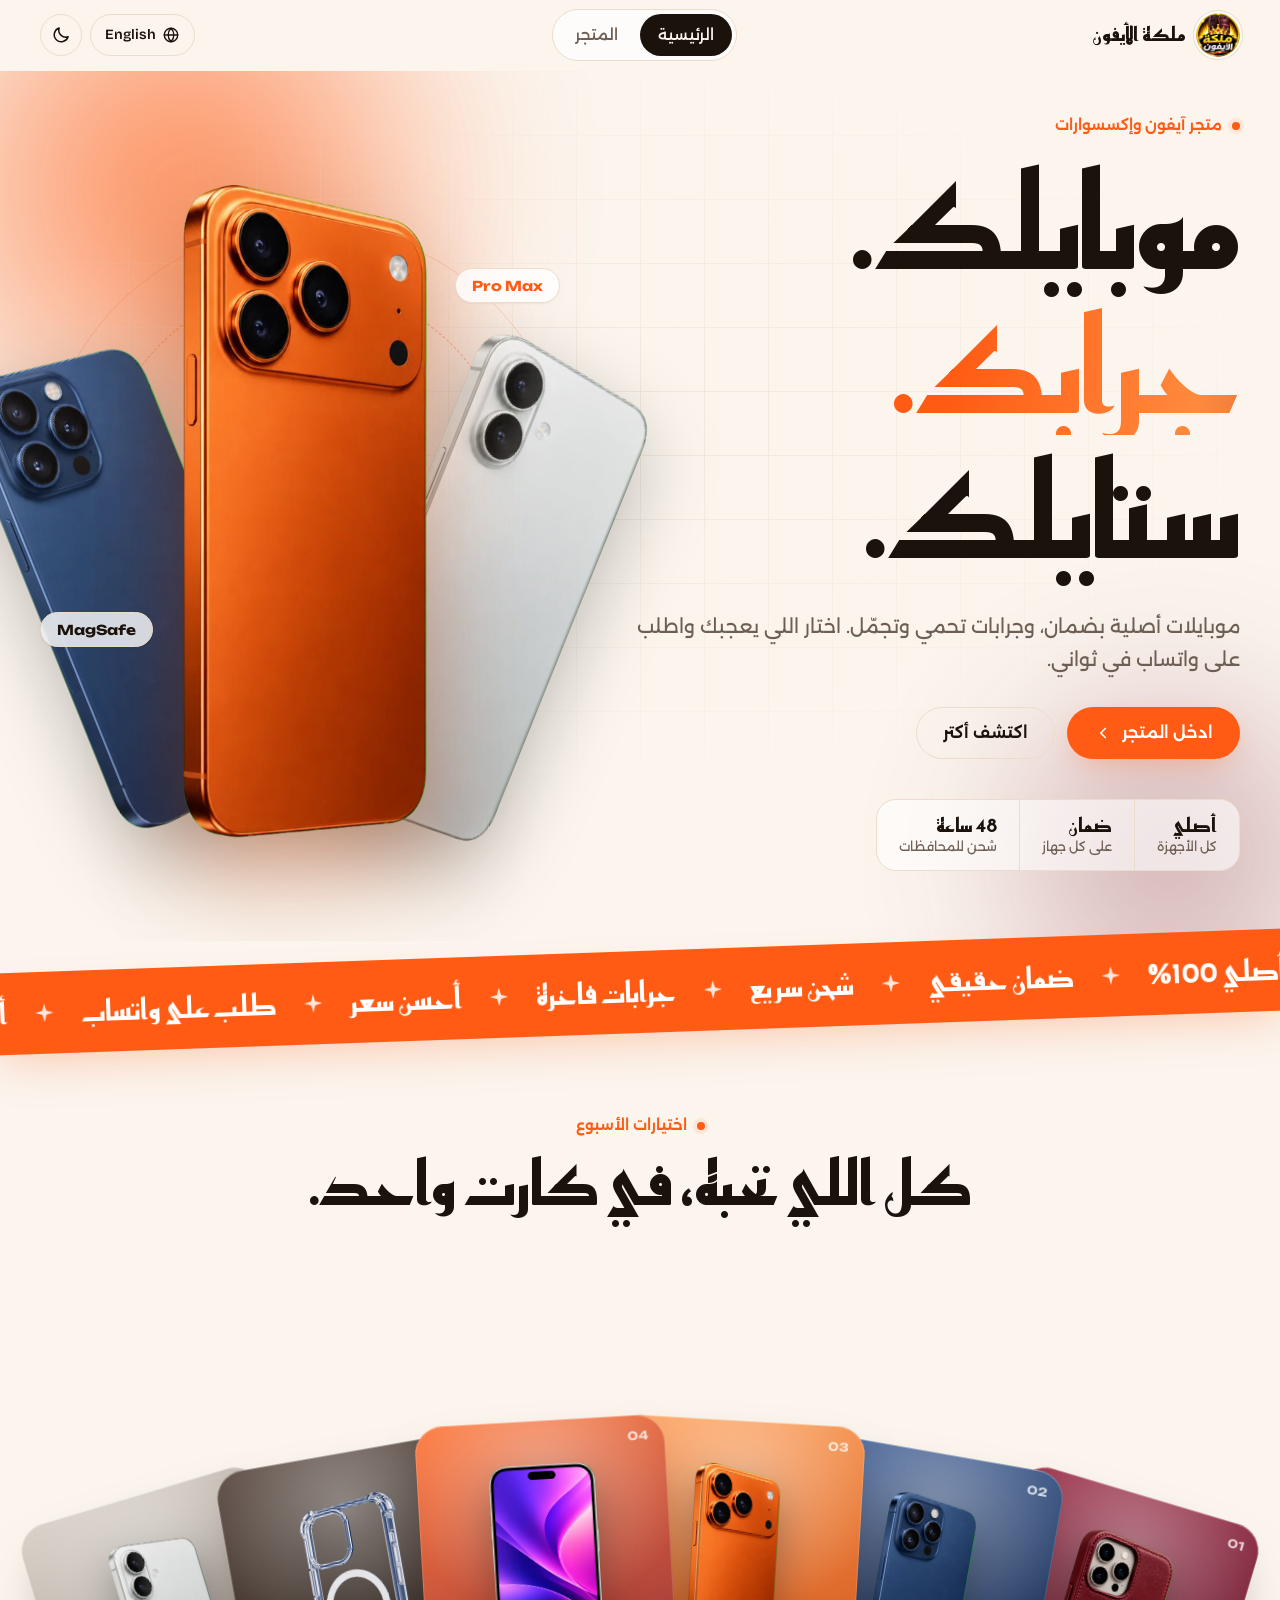
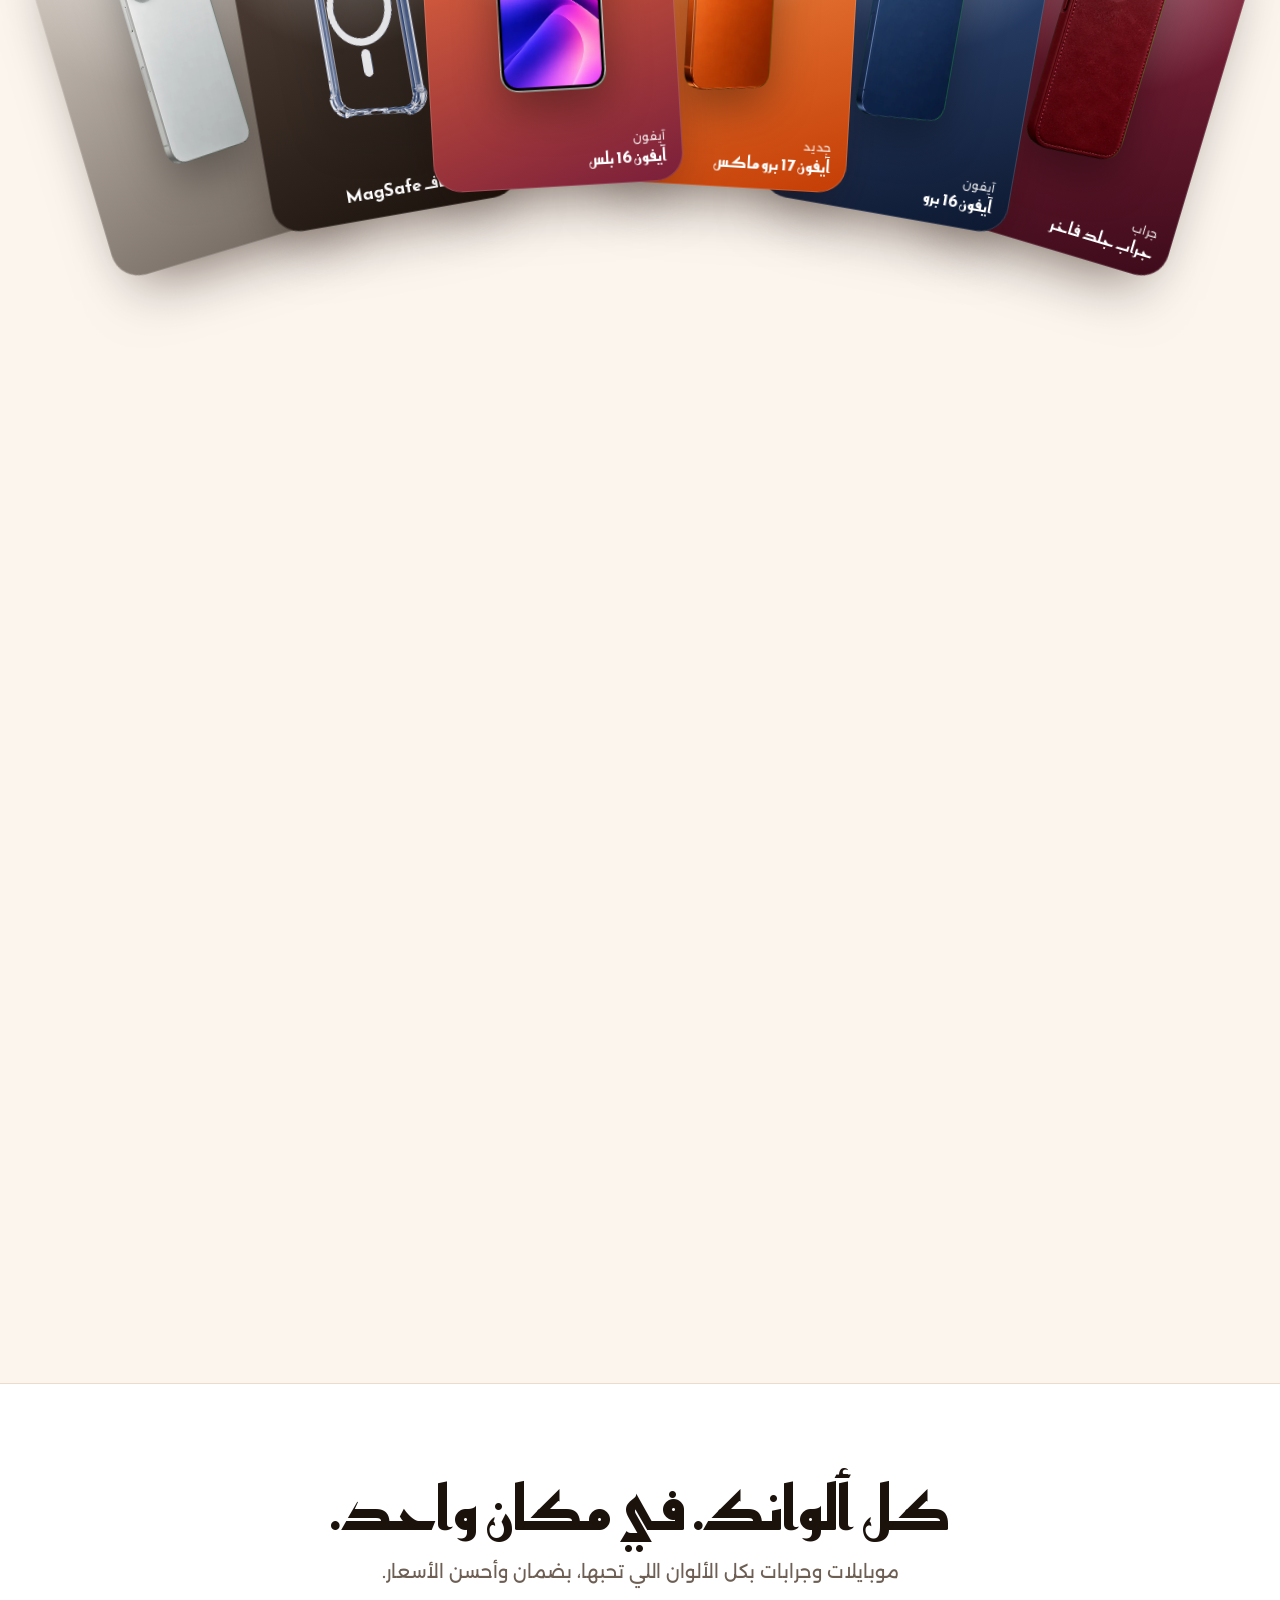
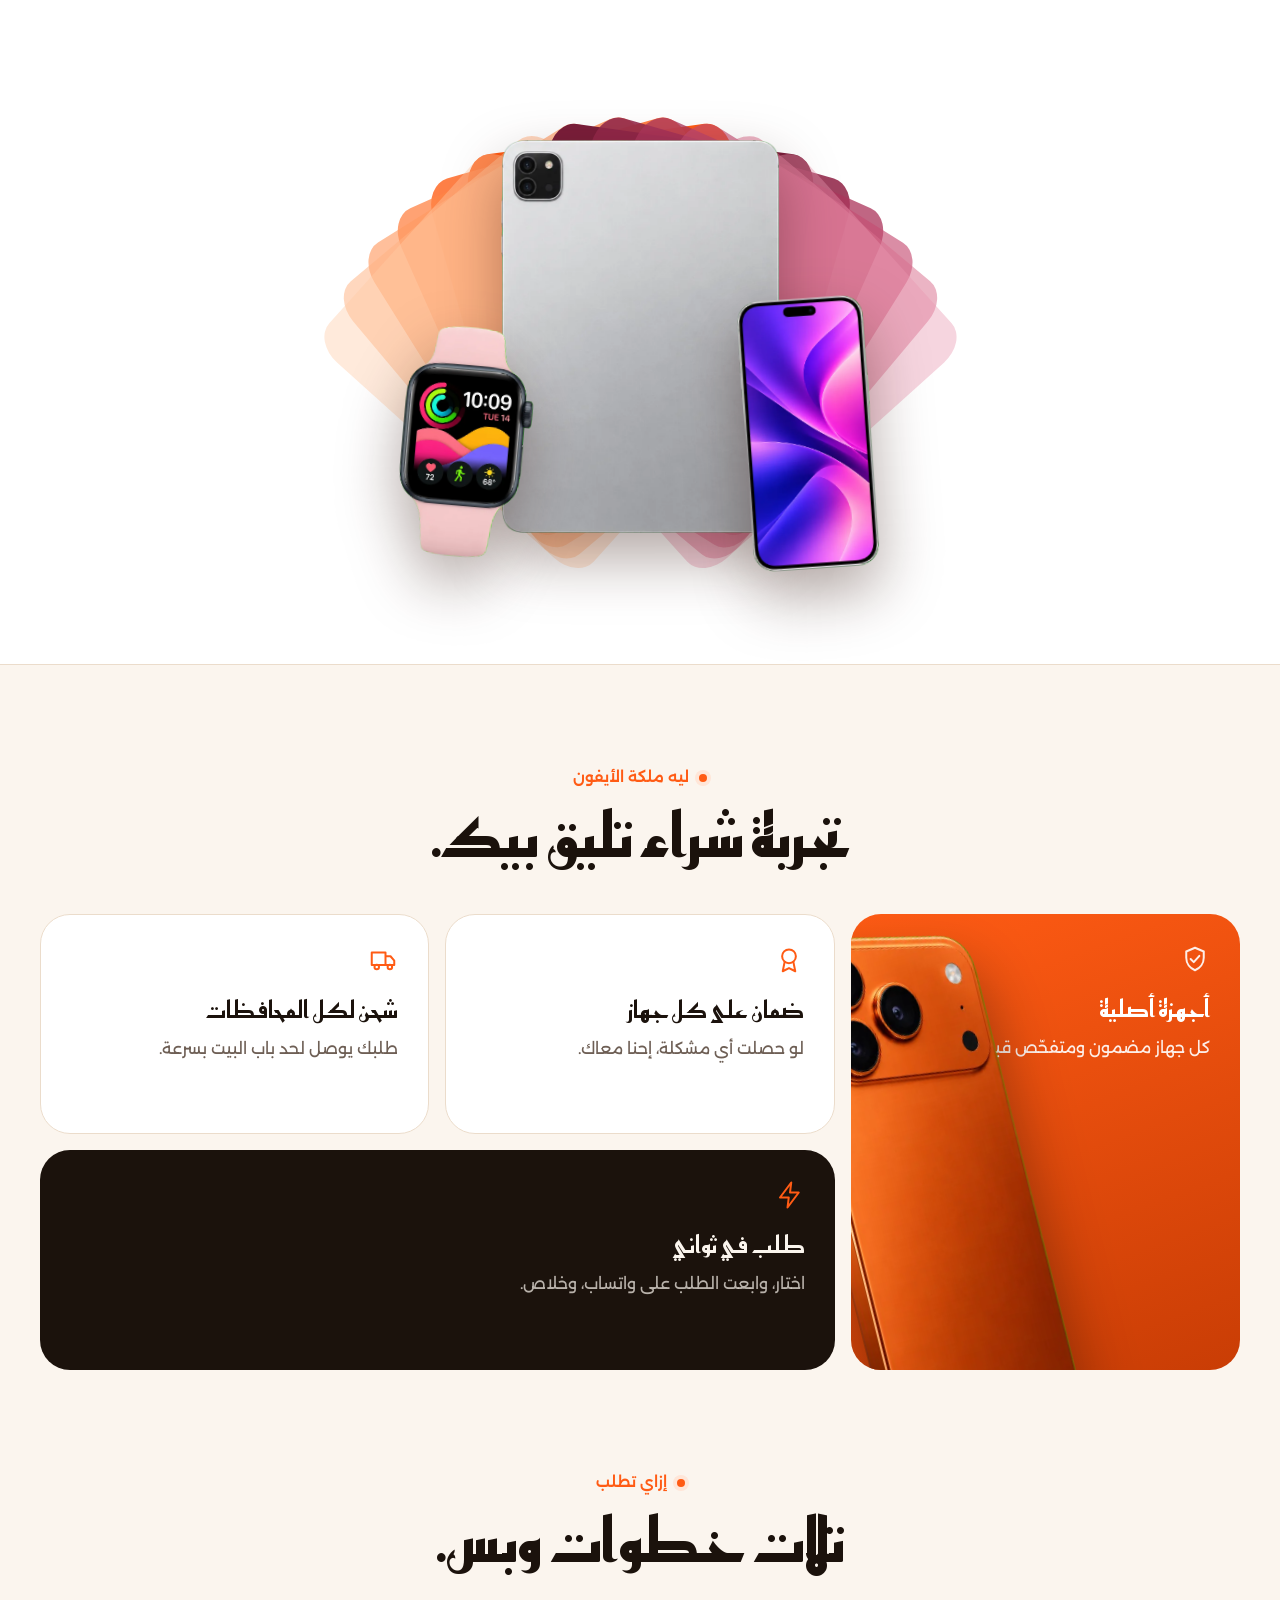
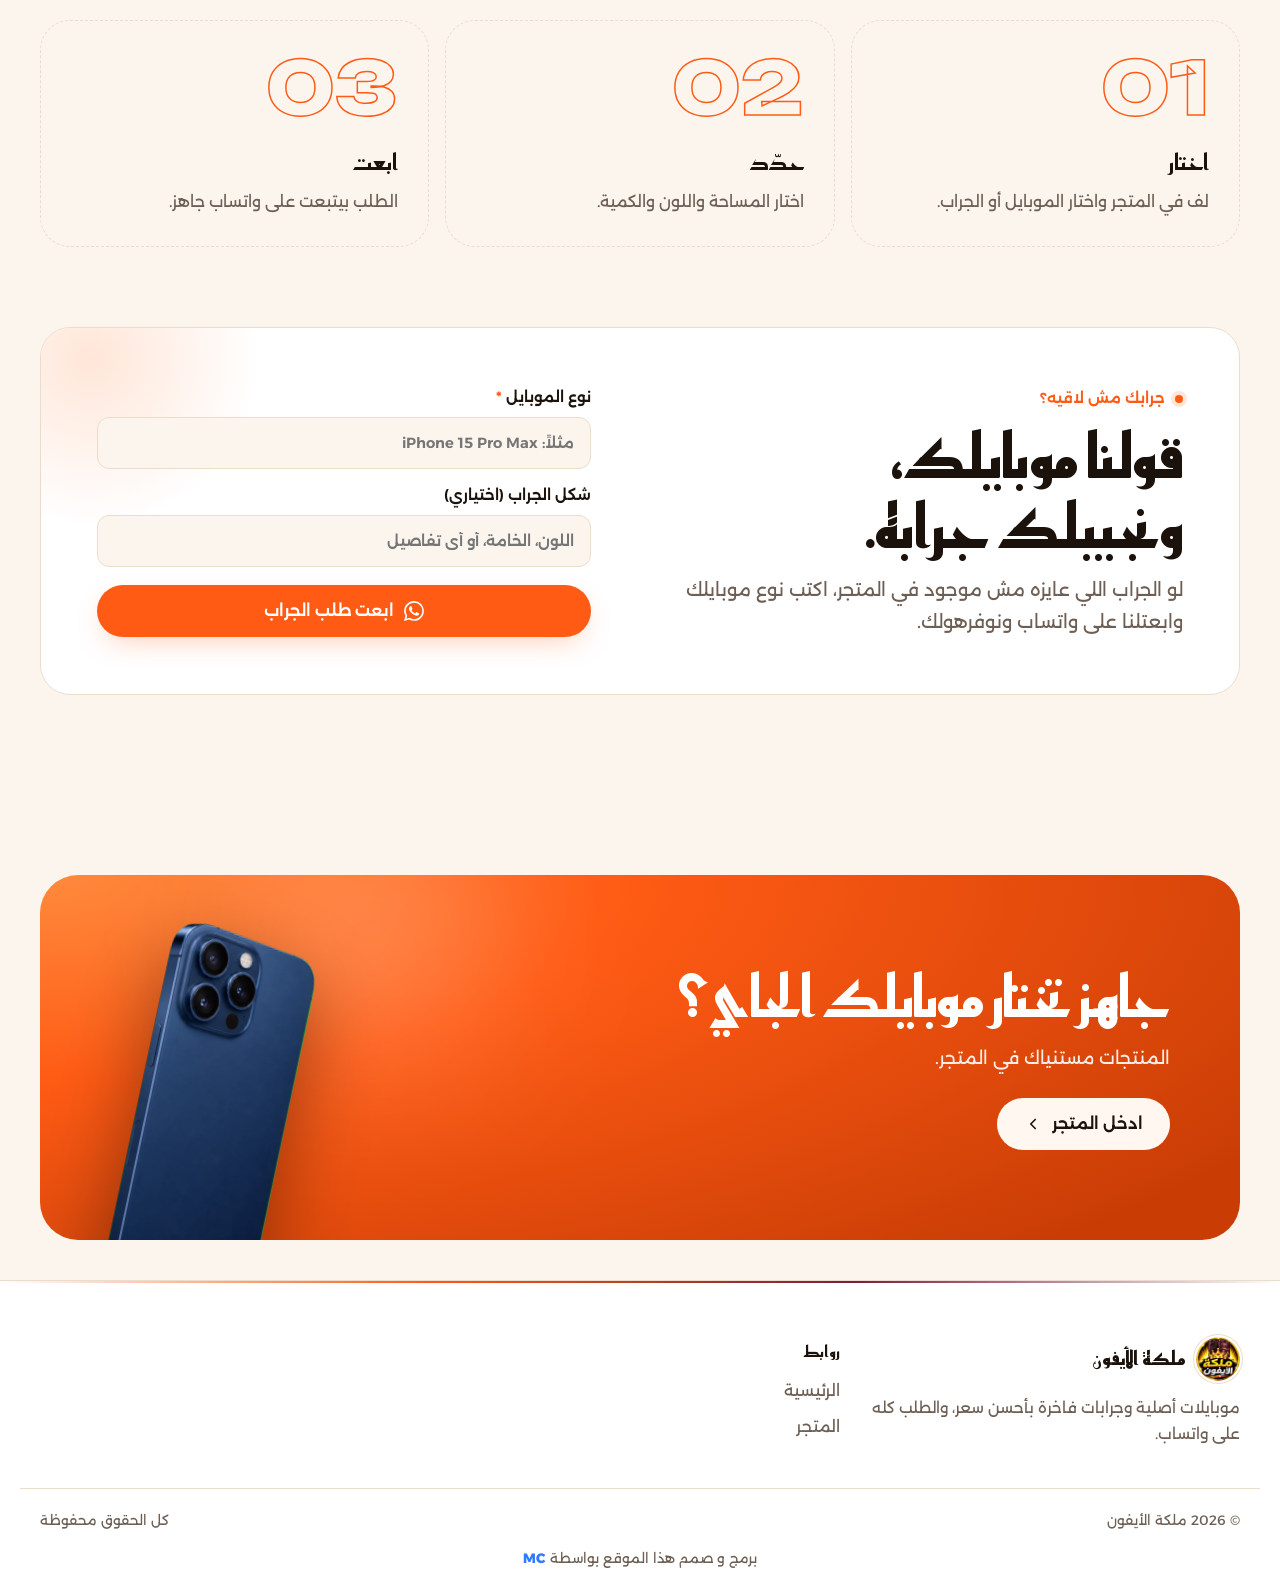
==== commit 64ec3531: "V12" ====
--- a/index.html
+++ b/index.html
@@ -17,6 +17,7 @@
 <link rel="apple-touch-icon" href="img/apple-touch-icon.png">
 <link rel="manifest" href="manifest.webmanifest">
 <script>try{var d=document.documentElement,t=localStorage.getItem('mk_theme'),l=localStorage.getItem('mk_lang');if(t==='light'||t==='dark')d.setAttribute('data-theme',t);if(l==='en'){d.lang='en';d.dir='ltr'}}catch(e){}</script>
+<link rel="preconnect" href="https://malikateliphone.7oka12345678910.workers.dev" crossorigin>
 <link rel="preconnect" href="https://fonts.googleapis.com">
 <link rel="preconnect" href="https://fonts.gstatic.com" crossorigin>
 <link rel="stylesheet" href="https://fonts.googleapis.com/css2?family=Alexandria:wght@300;400;500;600;700&family=Bricolage+Grotesque:opsz,wght@12..96,400;12..96,500;12..96,700;12..96,800&family=Reem+Kufi:wght@500;600;700&family=Unbounded:wght@500;700;800&display=swap">
